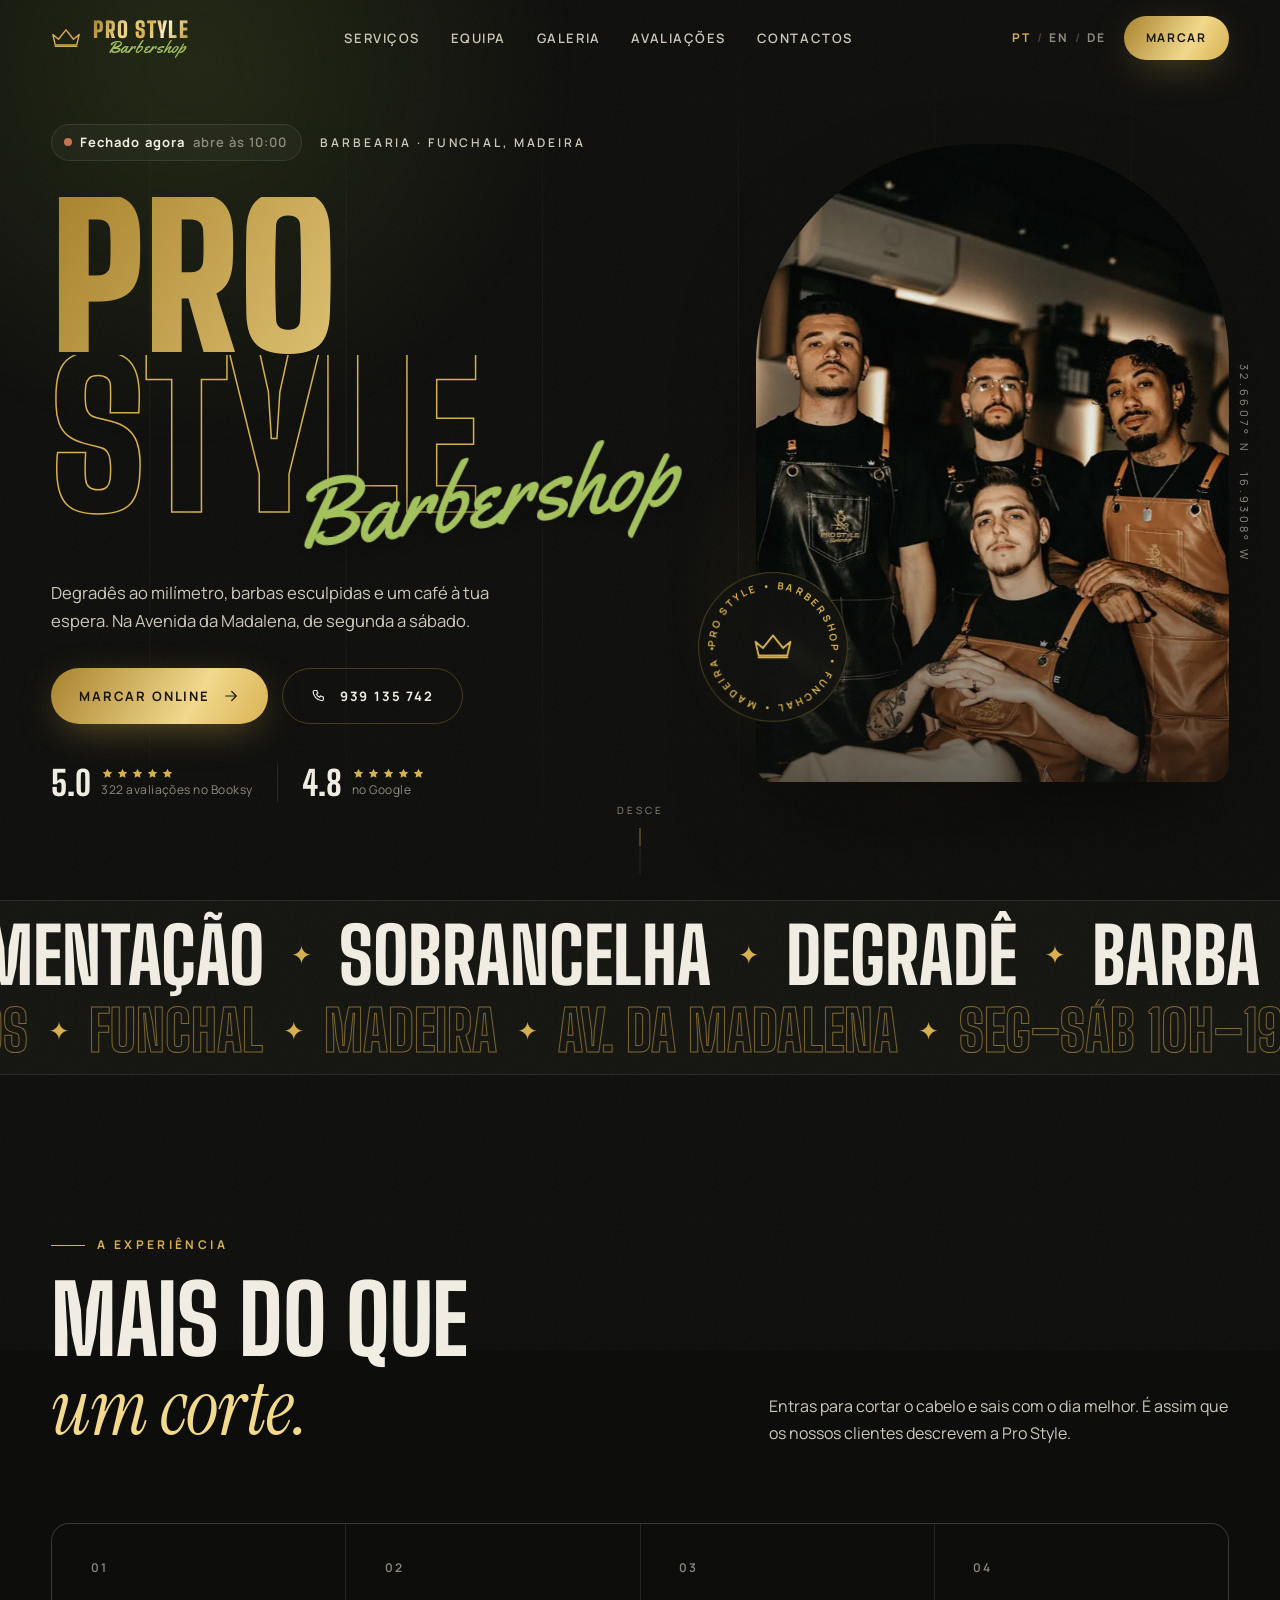
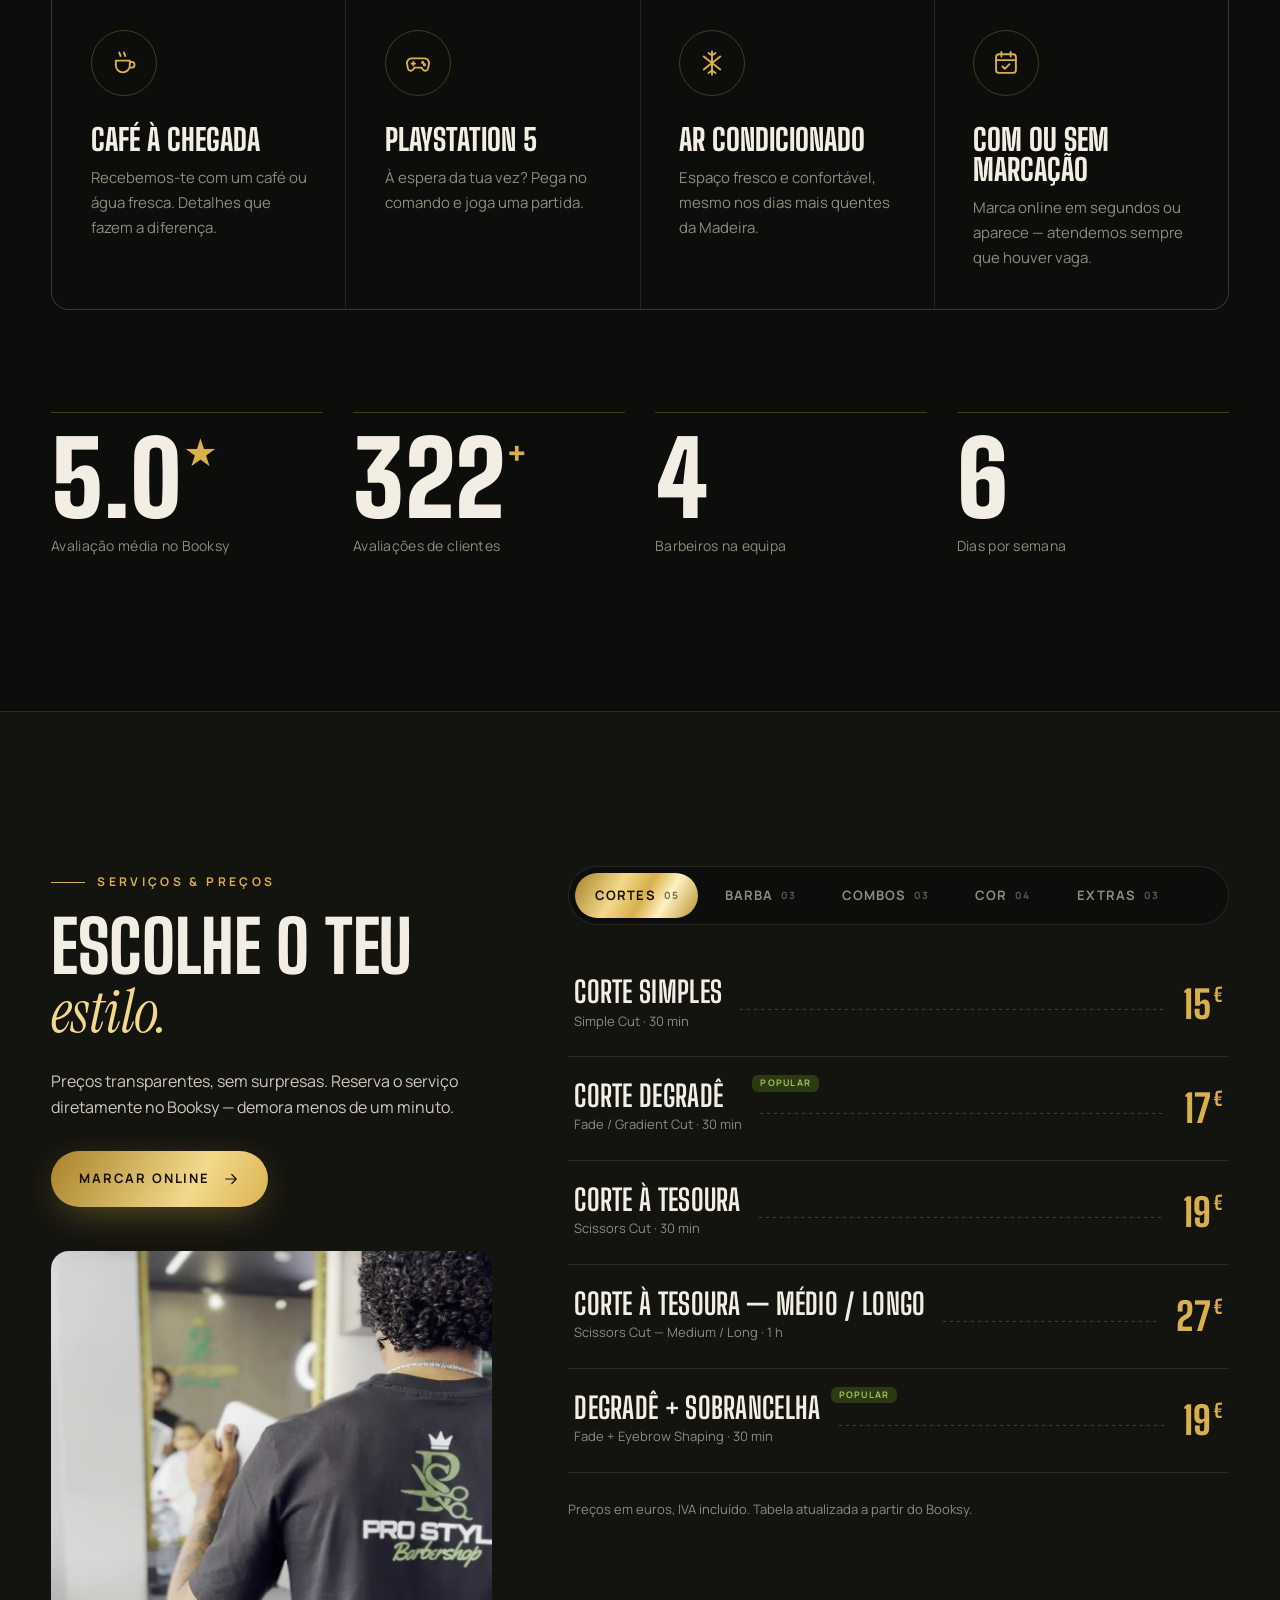
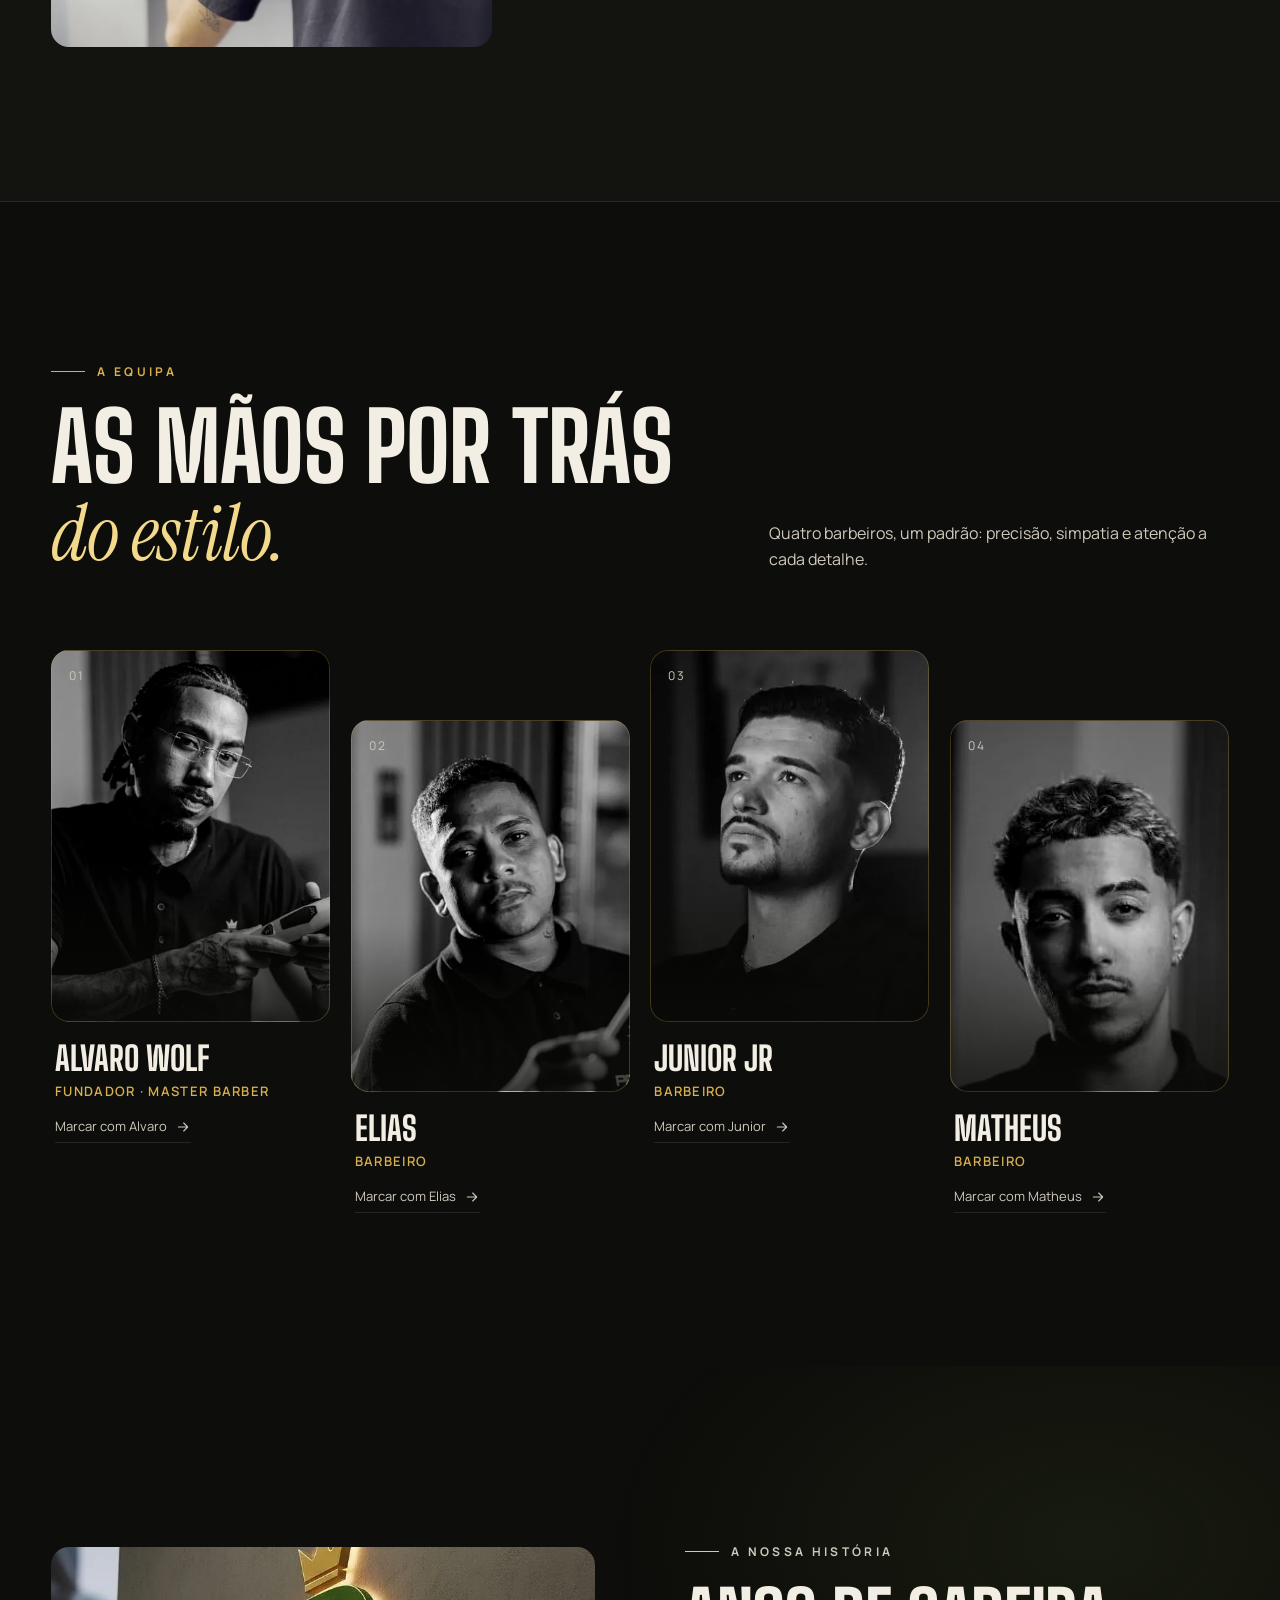
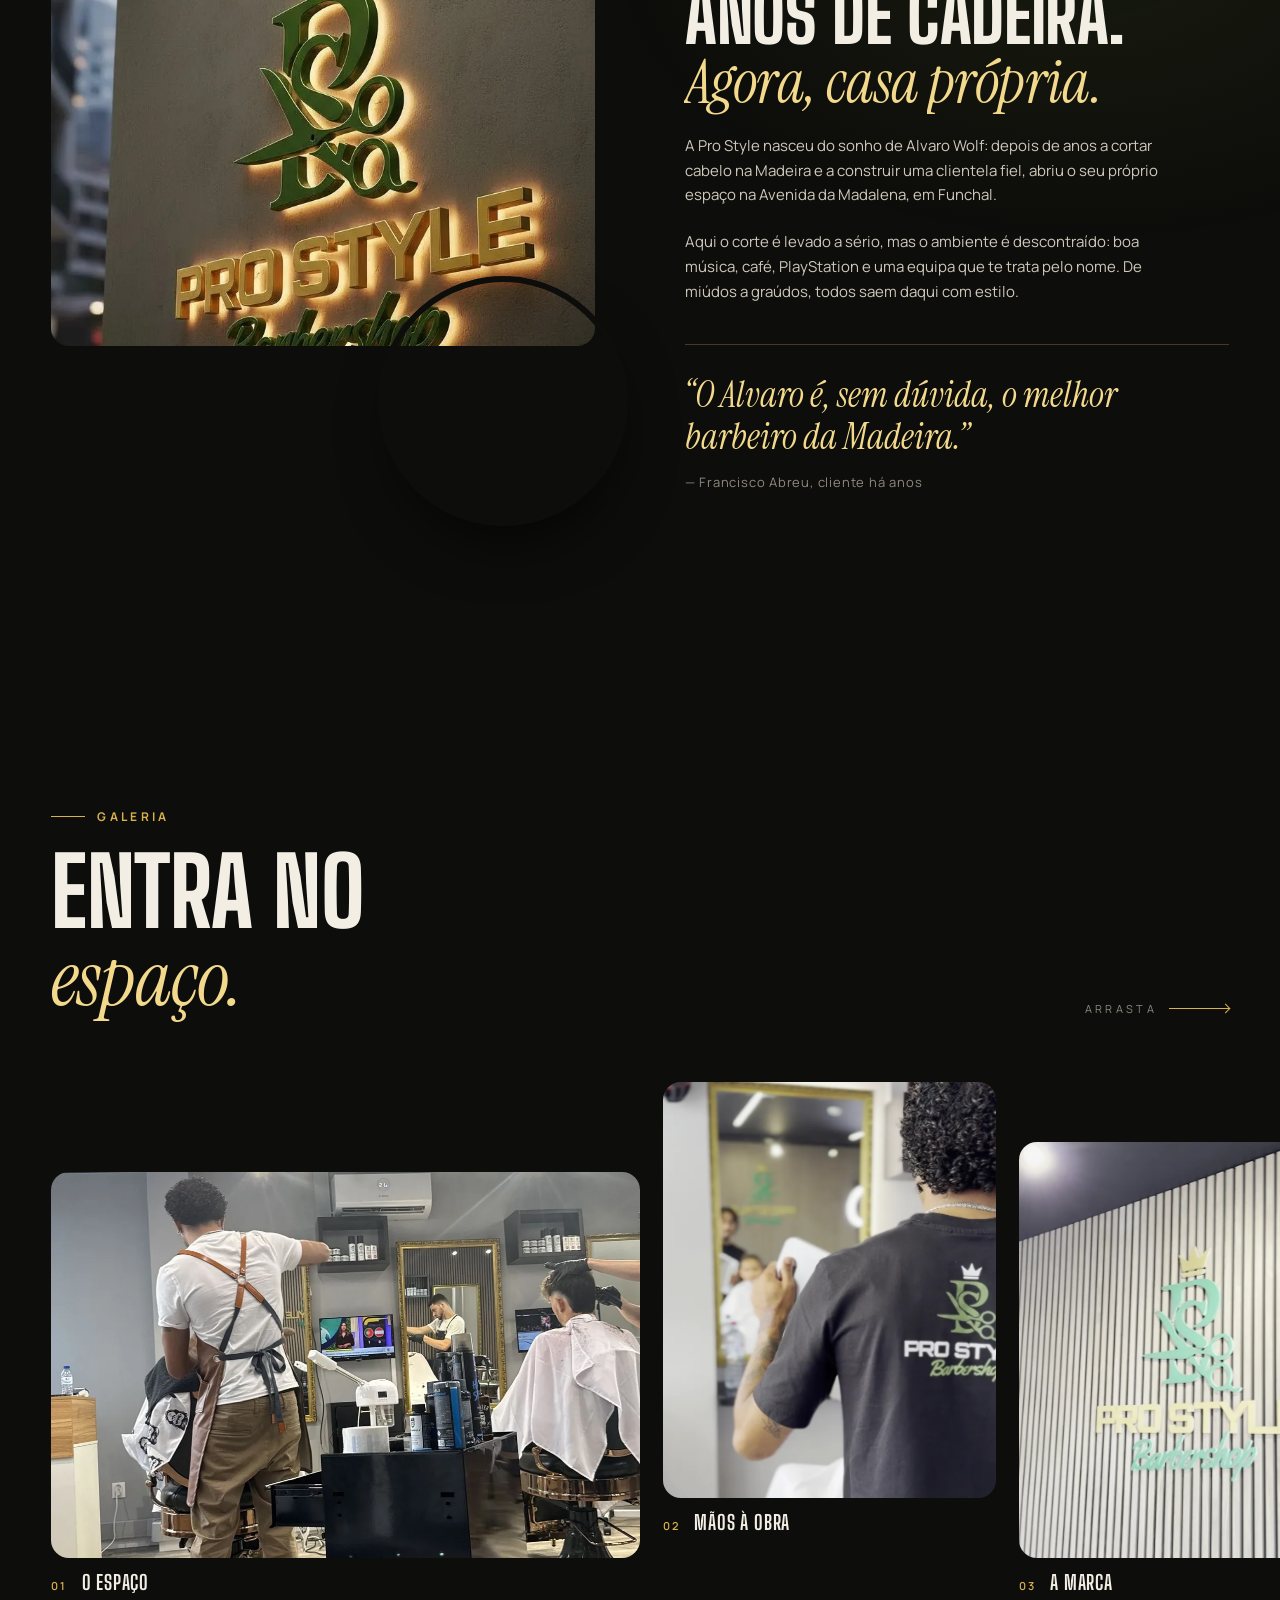
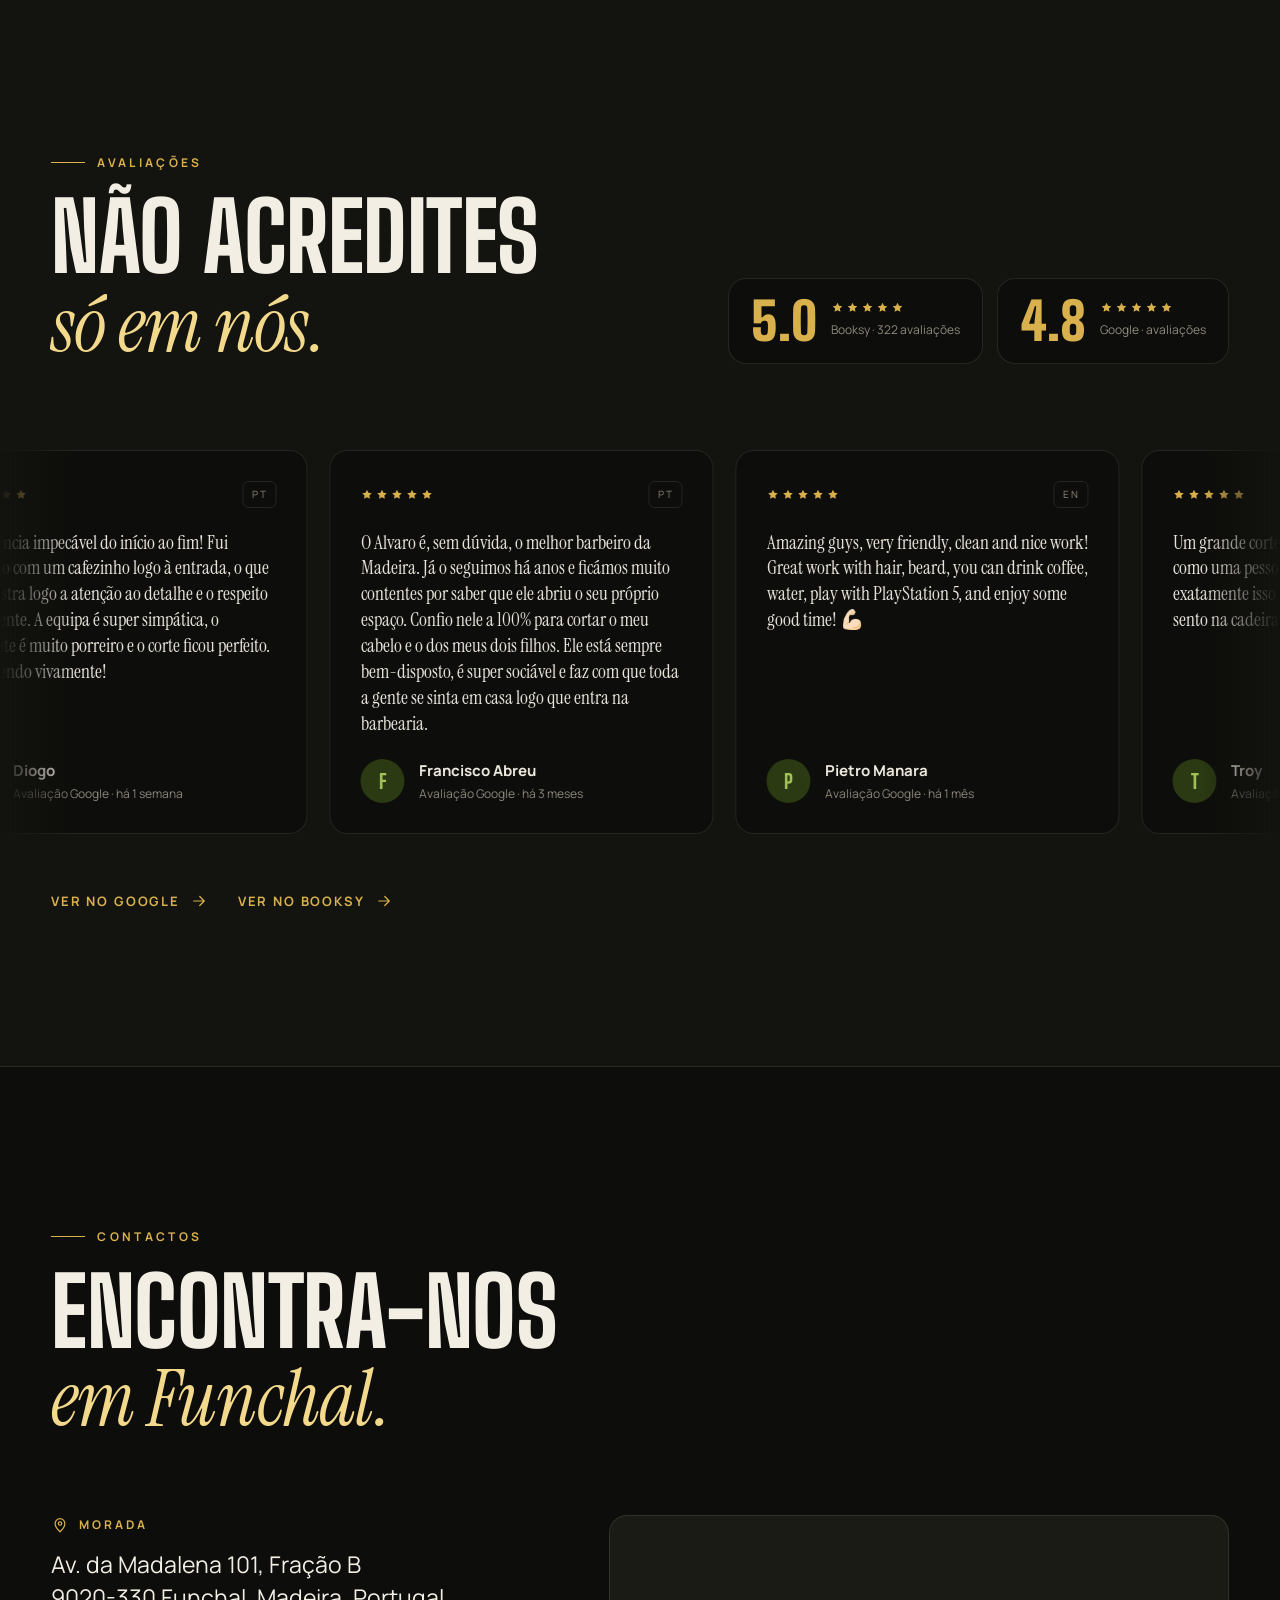
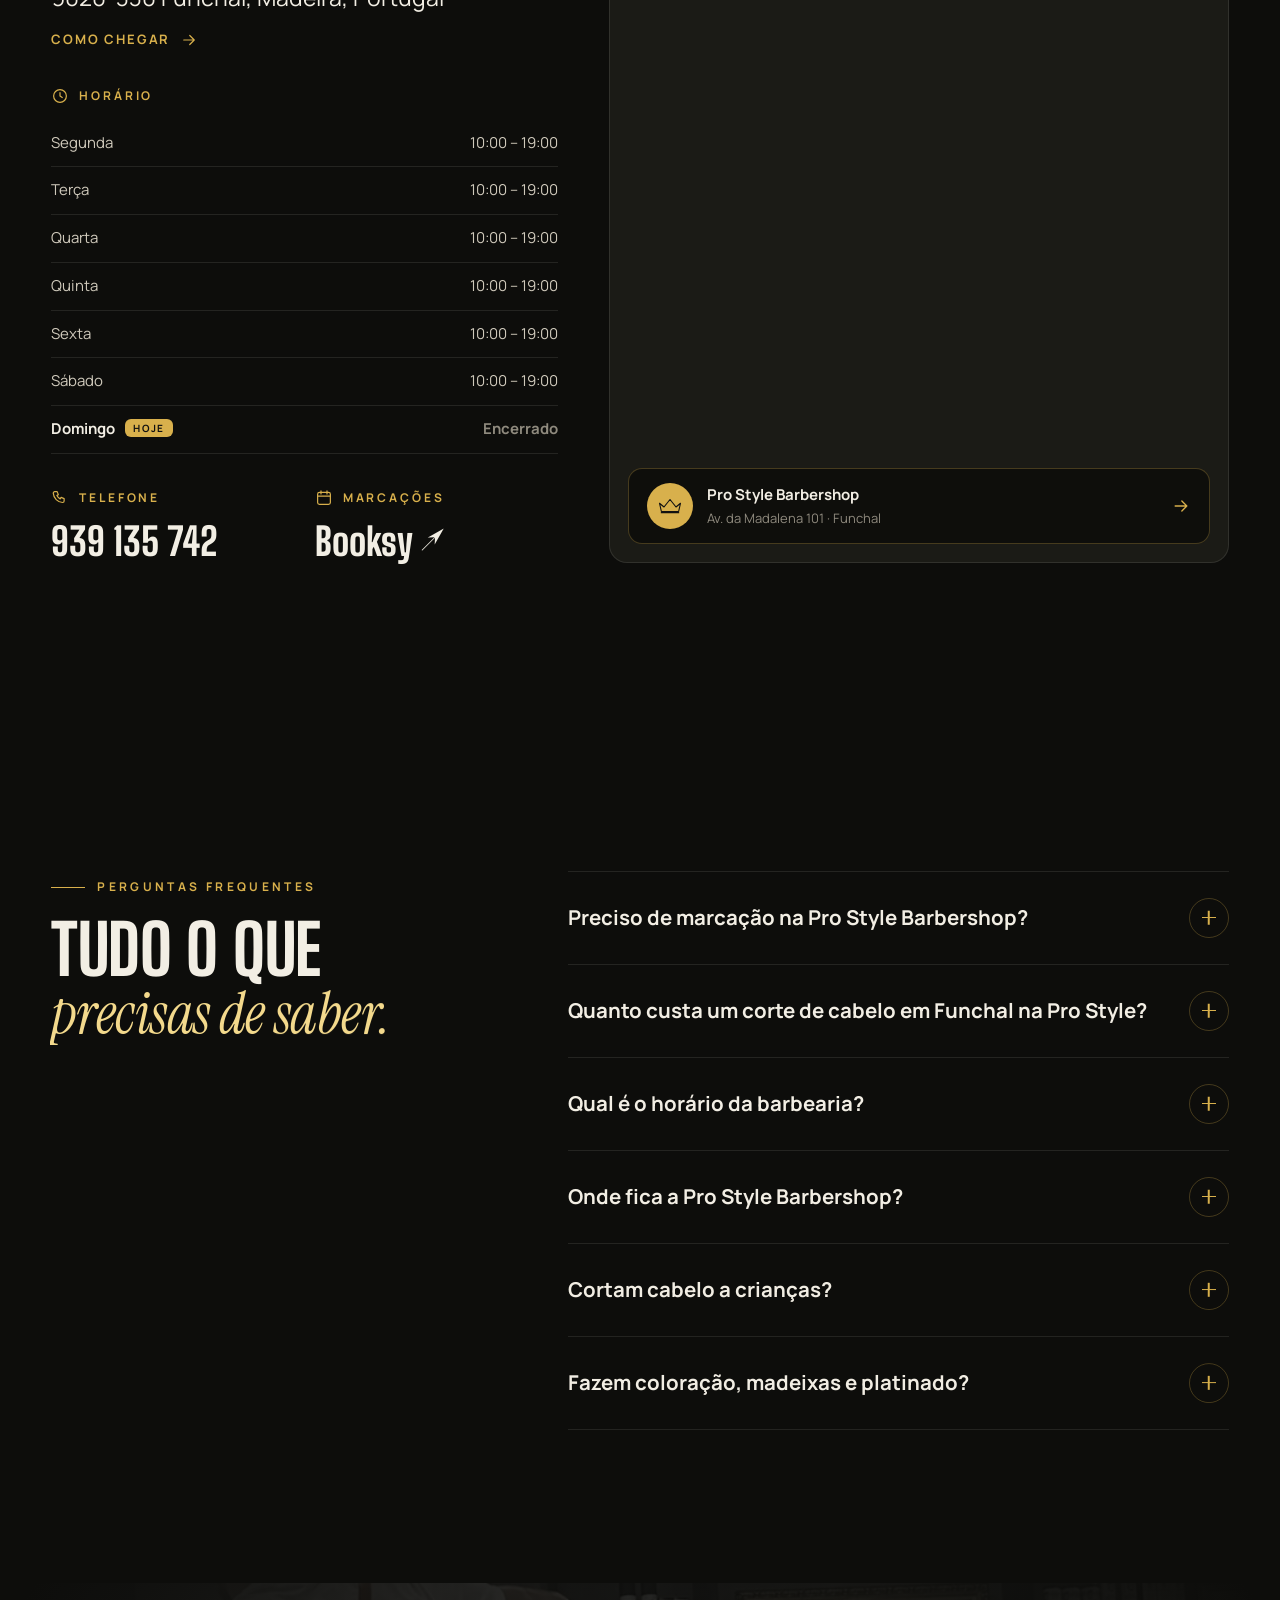
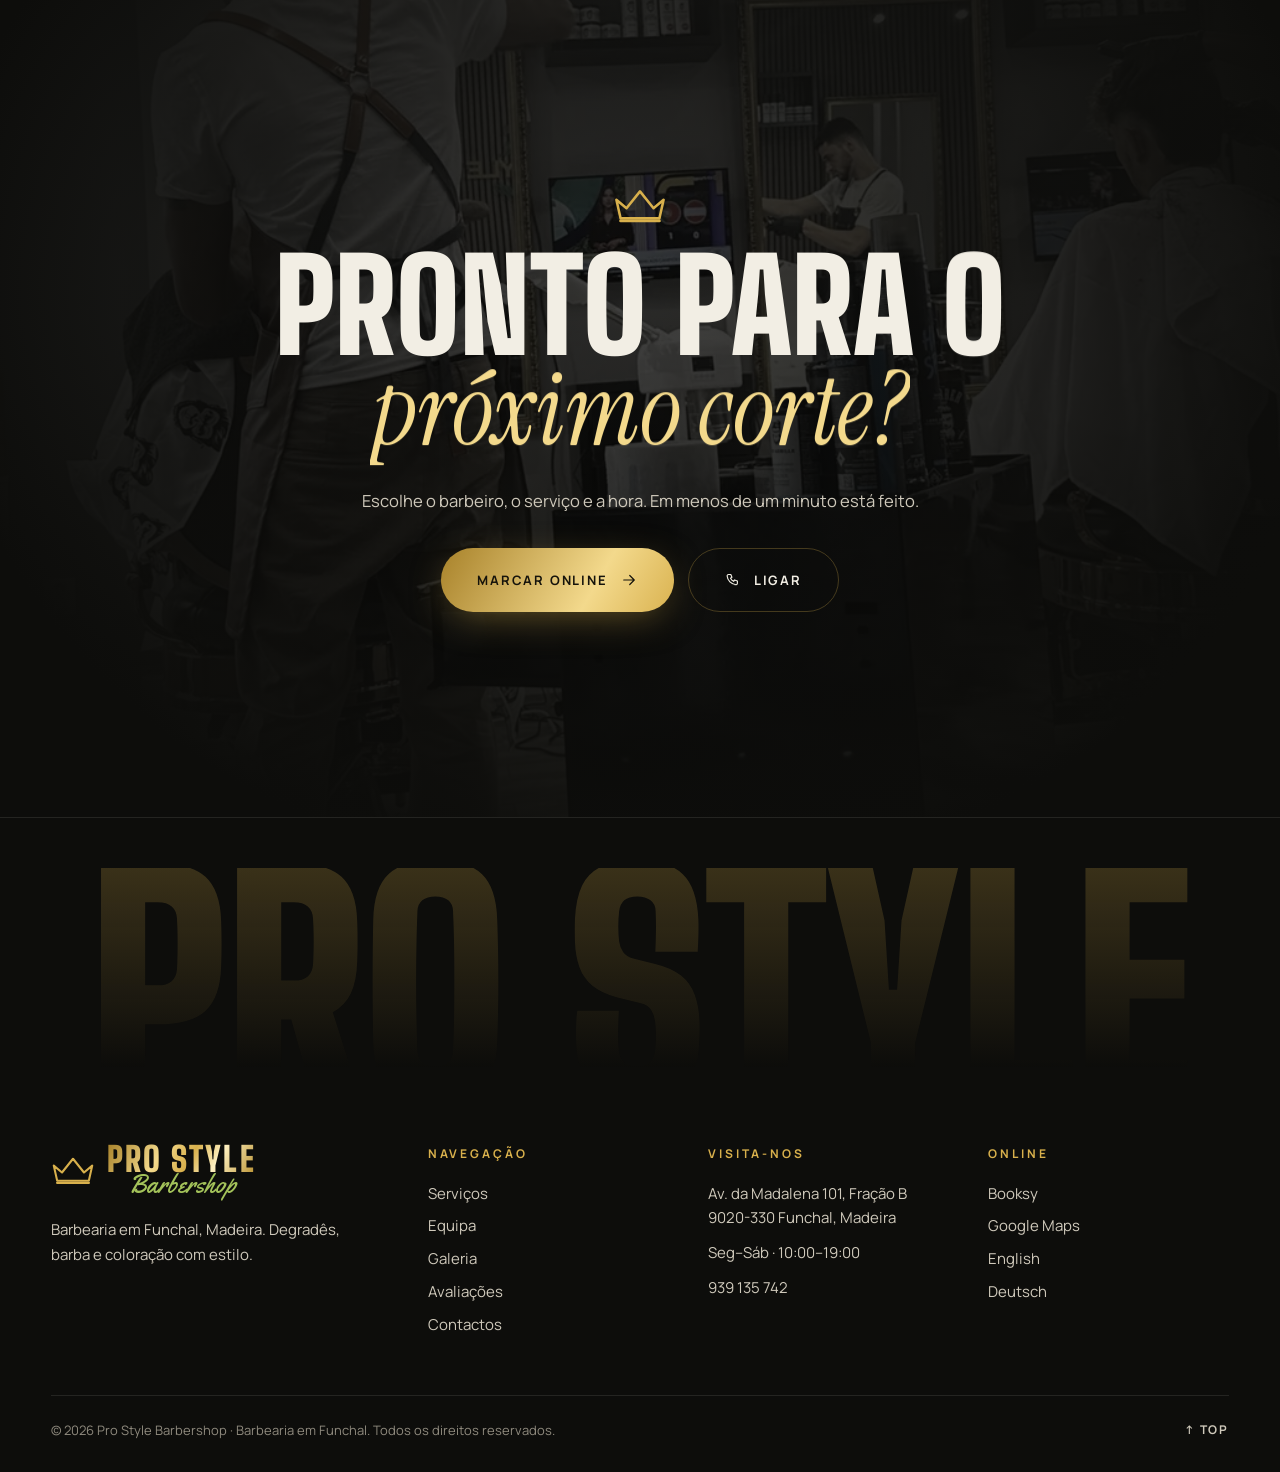
==== index.html @ 29e930ce "Pro Style Barbershop website: PT/EN/DE, animations, local SEO Co-Authored-By: Claude Opus 5.5 <norep" ====
<!doctype html>
<html lang="pt-PT">
<head>
<meta charset="utf-8">
<meta name="viewport" content="width=device-width, initial-scale=1, viewport-fit=cover">
<title>Pro Style Barbershop – Barbearia em Funchal, Madeira</title>
<meta name="description" content="Barbearia na Av. da Madalena, Funchal. Degradês, barba e coloração desde 15 €. ★ 5.0 em 322 avaliações no Booksy. Seg–Sáb 10h–19h. Marca online.">
<link rel="canonical" href="https://www.prostylebarbershop.pt/">
<link rel="alternate" hreflang="pt-PT" href="https://www.prostylebarbershop.pt/">
<link rel="alternate" hreflang="en" href="https://www.prostylebarbershop.pt/en/">
<link rel="alternate" hreflang="de" href="https://www.prostylebarbershop.pt/de/">
<link rel="alternate" hreflang="x-default" href="https://www.prostylebarbershop.pt/">
<meta name="robots" content="noindex, nofollow">
<meta name="theme-color" content="#0d0d0b">
<meta name="geo.region" content="PT-30">
<meta name="geo.placename" content="Funchal, Madeira">
<meta name="geo.position" content="32.6607696;-16.9308653">
<meta name="ICBM" content="32.6607696, -16.9308653">
<meta property="og:type" content="website">
<meta property="og:site_name" content="Pro Style Barbershop">
<meta property="og:locale" content="pt_PT">
<meta property="og:title" content="Pro Style Barbershop – Barbearia em Funchal, Madeira">
<meta property="og:description" content="Barbearia na Av. da Madalena, Funchal. Degradês, barba e coloração desde 15 €. ★ 5.0 em 322 avaliações no Booksy. Seg–Sáb 10h–19h. Marca online.">
<meta property="og:url" content="https://www.prostylebarbershop.pt/">
<meta property="og:image" content="https://www.prostylebarbershop.pt/assets/img/og-image.jpg">
<meta property="og:image:width" content="1200">
<meta property="og:image:height" content="629">
<meta name="twitter:card" content="summary_large_image">
<link rel="icon" type="image/png" sizes="32x32" href="favicon-32.png">
<link rel="apple-touch-icon" href="apple-touch-icon.png">
<link rel="manifest" href="site.webmanifest">
<link rel="preconnect" href="https://fonts.googleapis.com">
<link rel="preconnect" href="https://fonts.gstatic.com" crossorigin>
<link rel="stylesheet" href="https://fonts.googleapis.com/css2?family=Big+Shoulders+Display:wght@500;700;800;900&family=Instrument+Serif:ital@0;1&family=Manrope:wght@400;500;600;700&family=Yellowtail&display=swap">
<link rel="preload" as="image" href="assets/img/hero-team.webp" imagesrcset="assets/img/hero-team-sm.webp 640w, assets/img/hero-team.webp 1100w" imagesizes="(max-width: 900px) 100vw, 45vw">
<link rel="stylesheet" href="assets/css/style.css">
<script>document.documentElement.classList.add('js');</script>
<script type="application/ld+json">{"@context": "https://schema.org", "@type": "BarberShop", "@id": "https://www.prostylebarbershop.pt/#barbershop", "name": "Pro Style Barbershop", "alternateName": "Pro Style Barber Shop", "description": "Barbearia na Av. da Madalena, Funchal. Degradês, barba e coloração desde 15 €. ★ 5.0 em 322 avaliações no Booksy. Seg–Sáb 10h–19h. Marca online.", "url": "https://www.prostylebarbershop.pt/", "logo": "https://www.prostylebarbershop.pt/icon-512.png", "image": ["https://www.prostylebarbershop.pt/assets/img/og-image.jpg", "https://www.prostylebarbershop.pt/assets/img/hero-team.webp", "https://www.prostylebarbershop.pt/assets/img/interior.webp"], "telephone": "+351939135742", "priceRange": "€€", "currenciesAccepted": "EUR", "address": {"@type": "PostalAddress", "streetAddress": "Av. da Madalena 101, Fração B", "addressLocality": "Funchal", "addressRegion": "Madeira", "postalCode": "9020-330", "addressCountry": "PT"}, "geo": {"@type": "GeoCoordinates", "latitude": 32.6607696, "longitude": -16.9308653}, "hasMap": "https://maps.google.com/?cid=11358967857118036349", "areaServed": [{"@type": "City", "name": "Funchal"}, {"@type": "AdministrativeArea", "name": "Madeira"}], "openingHoursSpecification": [{"@type": "OpeningHoursSpecification", "dayOfWeek": ["Monday", "Tuesday", "Wednesday", "Thursday", "Friday", "Saturday"], "opens": "10:00", "closes": "19:00"}], "founder": {"@type": "Person", "name": "Alvaro Wolf"}, "employee": [{"@type": "Person", "name": "Alvaro Wolf", "jobTitle": "Barber"}, {"@type": "Person", "name": "Elias", "jobTitle": "Barber"}, {"@type": "Person", "name": "Junior JR", "jobTitle": "Barber"}, {"@type": "Person", "name": "Matheus", "jobTitle": "Barber"}], "sameAs": ["https://prostyle38.booksy.com", "https://maps.google.com/?cid=11358967857118036349"], "potentialAction": {"@type": "ReserveAction", "target": "https://prostyle38.booksy.com", "name": "Marcar online"}, "hasOfferCatalog": {"@type": "OfferCatalog", "name": "Serviços & preços", "itemListElement": [{"@type": "Offer", "price": "15.00", "priceCurrency": "EUR", "itemOffered": {"@type": "Service", "name": "Corte Simples"}}, {"@type": "Offer", "price": "17.00", "priceCurrency": "EUR", "itemOffered": {"@type": "Service", "name": "Corte Degradê"}}, {"@type": "Offer", "price": "19.00", "priceCurrency": "EUR", "itemOffered": {"@type": "Service", "name": "Corte à Tesoura"}}, {"@type": "Offer", "price": "27.00", "priceCurrency": "EUR", "itemOffered": {"@type": "Service", "name": "Corte à Tesoura — Médio / Longo"}}, {"@type": "Offer", "price": "19.00", "priceCurrency": "EUR", "itemOffered": {"@type": "Service", "name": "Degradê + Sobrancelha"}}, {"@type": "Offer", "price": "14.00", "priceCurrency": "EUR", "itemOffered": {"@type": "Service", "name": "Barba Simples"}}, {"@type": "Offer", "price": "30.00", "priceCurrency": "EUR", "itemOffered": {"@type": "Service", "name": "Barba Pro Style"}}, {"@type": "Offer", "price": "26.00", "priceCurrency": "EUR", "itemOffered": {"@type": "Service", "name": "Barba + Pigmento"}}, {"@type": "Offer", "price": "24.00", "priceCurrency": "EUR", "itemOffered": {"@type": "Service", "name": "Cabelo e Barba"}}, {"@type": "Offer", "price": "42.00", "priceCurrency": "EUR", "itemOffered": {"@type": "Service", "name": "Cabelo e Barba Pro Style"}}, {"@type": "Offer", "price": "29.00", "priceCurrency": "EUR", "itemOffered": {"@type": "Service", "name": "Corte + Pigmento"}}, {"@type": "Offer", "price": "35.00", "priceCurrency": "EUR", "itemOffered": {"@type": "Service", "name": "Coloração"}}, {"@type": "Offer", "price": "50.00", "priceCurrency": "EUR", "itemOffered": {"@type": "Service", "name": "Coloração + Corte"}}, {"@type": "Offer", "price": "60.00", "priceCurrency": "EUR", "itemOffered": {"@type": "Service", "name": "Madeixas / Luzes"}}, {"@type": "Offer", "price": "70.00", "priceCurrency": "EUR", "itemOffered": {"@type": "Service", "name": "Platinado / Nevou"}}, {"@type": "Offer", "price": "5.00", "priceCurrency": "EUR", "itemOffered": {"@type": "Service", "name": "Sobrancelha"}}, {"@type": "Offer", "price": "3.00", "priceCurrency": "EUR", "itemOffered": {"@type": "Service", "name": "Cera — Nariz"}}, {"@type": "Offer", "price": "20.00", "priceCurrency": "EUR", "itemOffered": {"@type": "Service", "name": "Degradê + Cera Nariz"}}]}, "amenityFeature": [{"@type": "LocationFeatureSpecification", "name": "Air conditioning", "value": true}, {"@type": "LocationFeatureSpecification", "name": "Free coffee", "value": true}, {"@type": "LocationFeatureSpecification", "name": "PlayStation 5", "value": true}, {"@type": "LocationFeatureSpecification", "name": "Walk-ins welcome", "value": true}]}</script>
<script type="application/ld+json">{"@context": "https://schema.org", "@type": "FAQPage", "mainEntity": [{"@type": "Question", "name": "Preciso de marcação na Pro Style Barbershop?", "acceptedAnswer": {"@type": "Answer", "text": "Recomendamos marcar online no Booksy para garantires o teu horário, mas clientes sem marcação são bem-vindos sempre que houver disponibilidade."}}, {"@type": "Question", "name": "Quanto custa um corte de cabelo em Funchal na Pro Style?", "acceptedAnswer": {"@type": "Answer", "text": "Um corte simples custa 15 €, o corte degradê 17 € e o combo cabelo e barba 24 €. Consulta a tabela completa de preços acima."}}, {"@type": "Question", "name": "Qual é o horário da barbearia?", "acceptedAnswer": {"@type": "Answer", "text": "Estamos abertos de segunda a sábado, das 10:00 às 19:00. Ao domingo estamos encerrados."}}, {"@type": "Question", "name": "Onde fica a Pro Style Barbershop?", "acceptedAnswer": {"@type": "Answer", "text": "Na Av. da Madalena 101, Fração B, 9020-330 Funchal, Madeira. Toca em “Como chegar” para abrir o percurso no Google Maps."}}, {"@type": "Question", "name": "Cortam cabelo a crianças?", "acceptedAnswer": {"@type": "Answer", "text": "Sim. Cortamos cabelo a clientes de todas as idades — muitos pais vêm com os filhos."}}, {"@type": "Question", "name": "Fazem coloração, madeixas e platinado?", "acceptedAnswer": {"@type": "Answer", "text": "Sim. Coloração a partir de 35 €, madeixas/luzes 60 € e platinado (nevou) 70 €."}}]}</script>
<script type="application/ld+json">{"@context": "https://schema.org", "@type": "WebSite", "name": "Pro Style Barbershop", "url": "https://www.prostylebarbershop.pt/", "inLanguage": "pt-PT"}</script>
</head>
<body data-lang="pt">
<a class="skip" href="#main">Saltar para o conteúdo</a>

<div class="loader" aria-hidden="true">
  <div class="loader-inner">
    <svg class="crown" viewBox="0 0 64 44" aria-hidden="true"><path class="crown-path" d="M4 14l12 10L32 4l16 20 12-10-5 22H9L4 14Z" fill="none" stroke="currentColor" stroke-width="3" stroke-linejoin="round"/><path class="crown-base" d="M9 39h46" stroke="currentColor" stroke-width="3.4" stroke-linecap="round"/></svg>
    <div class="loader-word"><span>P</span><span>R</span><span>O</span><span>&nbsp;</span><span>S</span><span>T</span><span>Y</span><span>L</span><span>E</span></div>
    <div class="loader-bar"><i></i></div>
    <p class="loader-sub">A preparar a cadeira</p>
  </div>
</div>

<div class="cursor" aria-hidden="true"><div class="cursor-dot"></div><div class="cursor-ring"><span class="cursor-label"></span></div></div>
<div class="grain" aria-hidden="true"></div>

<header class="header">
  <div class="header-in">
    <a class="brand" href="./" aria-label="Pro Style Barbershop — Barbearia em Funchal" data-cursor="hover"><span class="wordmark "><svg class="crown" viewBox="0 0 64 44" aria-hidden="true"><path class="crown-path" d="M4 14l12 10L32 4l16 20 12-10-5 22H9L4 14Z" fill="none" stroke="currentColor" stroke-width="3" stroke-linejoin="round"/><path class="crown-base" d="M9 39h46" stroke="currentColor" stroke-width="3.4" stroke-linecap="round"/></svg><span class="wm-text"><span class="wm-pro">PRO STYLE</span><span class="wm-script">Barbershop</span></span></span></a>
    <nav class="nav" aria-label="Menu">
      <ul><li><a href="#servicos" data-cursor="hover">Serviços</a></li><li><a href="#equipa" data-cursor="hover">Equipa</a></li><li><a href="#galeria" data-cursor="hover">Galeria</a></li><li><a href="#avaliacoes" data-cursor="hover">Avaliações</a></li><li><a href="#contactos" data-cursor="hover">Contactos</a></li></ul>
    </nav>
    <div class="header-actions">
      <div class="lang" role="group" aria-label="Language"><span class="lang-cur" aria-current="true">PT</span><span class="lang-sep">/</span><a href="en/" hreflang="en" lang="en" title="English" data-cursor="hover">EN</a><span class="lang-sep">/</span><a href="de/" hreflang="de" lang="de" title="Deutsch" data-cursor="hover">DE</a></div>
      <a class="btn btn-gold btn-sm magnetic" href="https://prostyle38.booksy.com" target="_blank" rel="noopener" data-cursor="book"><span>Marcar</span></a>
      <button class="burger" aria-expanded="false" aria-controls="mnav" aria-label="Menu"><i></i><i></i></button>
    </div>
  </div>
</header>

<div class="mnav" id="mnav" hidden>
  <ul><li><a href="#servicos"><span>01</span>Serviços</a></li><li><a href="#equipa"><span>02</span>Equipa</a></li><li><a href="#galeria"><span>03</span>Galeria</a></li><li><a href="#avaliacoes"><span>04</span>Avaliações</a></li><li><a href="#contactos"><span>05</span>Contactos</a></li></ul>
  <div class="mnav-foot">
    <a href="tel:+351939135742"><svg class="ico" viewBox="0 0 24 24" fill="none" stroke="currentColor" stroke-width="1.6" stroke-linecap="round" stroke-linejoin="round" aria-hidden="true"><path d="M5 3.5h3.2l1.6 4-2 1.3a10 10 0 0 0 4.4 4.4l1.3-2 4 1.6V16a2 2 0 0 1-2 2A13.5 13.5 0 0 1 3 5.5a2 2 0 0 1 2-2Z"/></svg> 939 135 742</a>
    <a href="https://www.google.com/maps/dir/?api=1&destination=Pro+Style+Barbershop%2C+Av.+da+Madalena+101%2C+9020-330+Funchal" target="_blank" rel="noopener"><svg class="ico" viewBox="0 0 24 24" fill="none" stroke="currentColor" stroke-width="1.6" stroke-linecap="round" stroke-linejoin="round" aria-hidden="true"><path d="M12 21s-6.5-6-6.5-11a6.5 6.5 0 0 1 13 0c0 5-6.5 11-6.5 11Z"/><circle cx="12" cy="10" r="2.3"/></svg> Av. da Madalena 101, Funchal</a>
  </div>
</div>

<main id="main">

<section class="hero" aria-labelledby="hero-title">
  <div class="hero-bg" aria-hidden="true"><div class="hero-glow"></div><div class="hero-lines"></div></div>
  <div class="container hero-grid">
    <div class="hero-copy">
      <p class="eyebrow hero-in"><span class="status" data-status><i></i><b data-open="Aberto agora" data-closed="Fechado agora">Aberto agora</b><span class="status-sub" data-open="fecha às 19:00" data-closed="abre às 10:00">fecha às 19:00</span></span><span class="eyebrow-txt">Barbearia · Funchal, Madeira</span></p>
      <h1 id="hero-title" class="hero-title">
        <span class="sr-only">Pro Style Barbershop — barbearia em Funchal, Madeira</span>
        <span class="ht-line" aria-hidden="true"><span class="ht-word">PRO</span></span>
        <span class="ht-line" aria-hidden="true"><span class="ht-word ht-outline">STYLE</span></span>
        <span class="ht-script" aria-hidden="true">Barbershop</span>
      </h1>
      <p class="hero-lead hero-in">Degradês ao milímetro, barbas esculpidas e um café à tua espera. Na Avenida da Madalena, de segunda a sábado.</p>
      <div class="hero-ctas hero-in">
        <a class="btn btn-gold magnetic" href="https://prostyle38.booksy.com" target="_blank" rel="noopener" data-cursor="book"><span>Marcar online</span><svg class="ico" viewBox="0 0 24 24" fill="none" stroke="currentColor" stroke-width="1.6" stroke-linecap="round" stroke-linejoin="round" aria-hidden="true"><path d="M5 12h14M13 6l6 6-6 6"/></svg></a>
        <a class="btn btn-ghost magnetic" href="tel:+351939135742" data-cursor="hover"><svg class="ico" viewBox="0 0 24 24" fill="none" stroke="currentColor" stroke-width="1.6" stroke-linecap="round" stroke-linejoin="round" aria-hidden="true"><path d="M5 3.5h3.2l1.6 4-2 1.3a10 10 0 0 0 4.4 4.4l1.3-2 4 1.6V16a2 2 0 0 1-2 2A13.5 13.5 0 0 1 3 5.5a2 2 0 0 1 2-2Z"/></svg><span>939 135 742</span></a>
      </div>
      <div class="hero-ratings hero-in">
        <a href="https://prostyle38.booksy.com" target="_blank" rel="noopener" class="rating" data-cursor="hover"><strong>5.0</strong><span class="stars" aria-hidden="true"><svg viewBox="0 0 24 24" aria-hidden="true"><path fill="currentColor" d="m12 3 2.7 5.6 6.1.9-4.4 4.3 1 6.1L12 17l-5.4 2.9 1-6.1L3.2 9.5l6.1-.9L12 3Z"/></svg><svg viewBox="0 0 24 24" aria-hidden="true"><path fill="currentColor" d="m12 3 2.7 5.6 6.1.9-4.4 4.3 1 6.1L12 17l-5.4 2.9 1-6.1L3.2 9.5l6.1-.9L12 3Z"/></svg><svg viewBox="0 0 24 24" aria-hidden="true"><path fill="currentColor" d="m12 3 2.7 5.6 6.1.9-4.4 4.3 1 6.1L12 17l-5.4 2.9 1-6.1L3.2 9.5l6.1-.9L12 3Z"/></svg><svg viewBox="0 0 24 24" aria-hidden="true"><path fill="currentColor" d="m12 3 2.7 5.6 6.1.9-4.4 4.3 1 6.1L12 17l-5.4 2.9 1-6.1L3.2 9.5l6.1-.9L12 3Z"/></svg><svg viewBox="0 0 24 24" aria-hidden="true"><path fill="currentColor" d="m12 3 2.7 5.6 6.1.9-4.4 4.3 1 6.1L12 17l-5.4 2.9 1-6.1L3.2 9.5l6.1-.9L12 3Z"/></svg></span><small>322 avaliações no Booksy</small></a>
        <span class="rating-sep" aria-hidden="true"></span>
        <a href="https://maps.app.goo.gl/f3qpy4afYyYAXmer7" target="_blank" rel="noopener" class="rating" data-cursor="hover"><strong>4.8</strong><span class="stars" aria-hidden="true"><svg viewBox="0 0 24 24" aria-hidden="true"><path fill="currentColor" d="m12 3 2.7 5.6 6.1.9-4.4 4.3 1 6.1L12 17l-5.4 2.9 1-6.1L3.2 9.5l6.1-.9L12 3Z"/></svg><svg viewBox="0 0 24 24" aria-hidden="true"><path fill="currentColor" d="m12 3 2.7 5.6 6.1.9-4.4 4.3 1 6.1L12 17l-5.4 2.9 1-6.1L3.2 9.5l6.1-.9L12 3Z"/></svg><svg viewBox="0 0 24 24" aria-hidden="true"><path fill="currentColor" d="m12 3 2.7 5.6 6.1.9-4.4 4.3 1 6.1L12 17l-5.4 2.9 1-6.1L3.2 9.5l6.1-.9L12 3Z"/></svg><svg viewBox="0 0 24 24" aria-hidden="true"><path fill="currentColor" d="m12 3 2.7 5.6 6.1.9-4.4 4.3 1 6.1L12 17l-5.4 2.9 1-6.1L3.2 9.5l6.1-.9L12 3Z"/></svg><svg viewBox="0 0 24 24" aria-hidden="true"><path fill="currentColor" d="m12 3 2.7 5.6 6.1.9-4.4 4.3 1 6.1L12 17l-5.4 2.9 1-6.1L3.2 9.5l6.1-.9L12 3Z"/></svg></span><small>no Google</small></a>
      </div>
    </div>
    <div class="hero-media">
      <div class="hero-frame">
        <img src="assets/img/hero-team.webp" srcset="assets/img/hero-team-sm.webp 640w, assets/img/hero-team.webp 1100w" sizes="(max-width: 900px) 100vw, 45vw" alt="Equipa da Pro Style Barbershop em Funchal" width="1100" height="1650" fetchpriority="high">
      </div>
      <div class="badge" aria-hidden="true">
        <svg viewBox="0 0 200 200"><defs><path id="circ-pt" d="M100,100 m-78,0 a78,78 0 1,1 156,0 a78,78 0 1,1 -156,0"/></defs><text><textPath href="#circ-pt">PRO STYLE • BARBERSHOP • FUNCHAL • MADEIRA • </textPath></text></svg>
        <svg class="crown" viewBox="0 0 64 44" aria-hidden="true"><path class="crown-path" d="M4 14l12 10L32 4l16 20 12-10-5 22H9L4 14Z" fill="none" stroke="currentColor" stroke-width="3" stroke-linejoin="round"/><path class="crown-base" d="M9 39h46" stroke="currentColor" stroke-width="3.4" stroke-linecap="round"/></svg>
      </div>
      <p class="hero-loc"><span>32.6607° N</span><span>16.9308° W</span></p>
    </div>
  </div>
  <a class="scroll-cue" href="#experiencia" data-cursor="hover"><span>Desce</span><i></i></a>
</section>

<section class="ticker" aria-hidden="true">
  <div class="marquee mq-a" aria-hidden="true"><div class="marquee-track"><span>Degradê</span><i aria-hidden="true">✦</i><span>Barba Pro Style</span><i aria-hidden="true">✦</i><span>Corte à Tesoura</span><i aria-hidden="true">✦</i><span>Platinado</span><i aria-hidden="true">✦</i><span>Pigmentação</span><i aria-hidden="true">✦</i><span>Sobrancelha</span><i aria-hidden="true">✦</i><span>Degradê</span><i aria-hidden="true">✦</i><span>Barba Pro Style</span><i aria-hidden="true">✦</i><span>Corte à Tesoura</span><i aria-hidden="true">✦</i><span>Platinado</span><i aria-hidden="true">✦</i><span>Pigmentação</span><i aria-hidden="true">✦</i><span>Sobrancelha</span><i aria-hidden="true">✦</i><span>Degradê</span><i aria-hidden="true">✦</i><span>Barba Pro Style</span><i aria-hidden="true">✦</i><span>Corte à Tesoura</span><i aria-hidden="true">✦</i><span>Platinado</span><i aria-hidden="true">✦</i><span>Pigmentação</span><i aria-hidden="true">✦</i><span>Sobrancelha</span><i aria-hidden="true">✦</i><span>Degradê</span><i aria-hidden="true">✦</i><span>Barba Pro Style</span><i aria-hidden="true">✦</i><span>Corte à Tesoura</span><i aria-hidden="true">✦</i><span>Platinado</span><i aria-hidden="true">✦</i><span>Pigmentação</span><i aria-hidden="true">✦</i><span>Sobrancelha</span><i aria-hidden="true">✦</i></div></div>
  <div class="marquee mq-b" aria-hidden="true"><div class="marquee-track"><span>Funchal</span><i aria-hidden="true">✦</i><span>Madeira</span><i aria-hidden="true">✦</i><span>Av. da Madalena</span><i aria-hidden="true">✦</i><span>Seg–Sáb 10h–19h</span><i aria-hidden="true">✦</i><span>Walk-ins bem-vindos</span><i aria-hidden="true">✦</i><span>Funchal</span><i aria-hidden="true">✦</i><span>Madeira</span><i aria-hidden="true">✦</i><span>Av. da Madalena</span><i aria-hidden="true">✦</i><span>Seg–Sáb 10h–19h</span><i aria-hidden="true">✦</i><span>Walk-ins bem-vindos</span><i aria-hidden="true">✦</i><span>Funchal</span><i aria-hidden="true">✦</i><span>Madeira</span><i aria-hidden="true">✦</i><span>Av. da Madalena</span><i aria-hidden="true">✦</i><span>Seg–Sáb 10h–19h</span><i aria-hidden="true">✦</i><span>Walk-ins bem-vindos</span><i aria-hidden="true">✦</i><span>Funchal</span><i aria-hidden="true">✦</i><span>Madeira</span><i aria-hidden="true">✦</i><span>Av. da Madalena</span><i aria-hidden="true">✦</i><span>Seg–Sáb 10h–19h</span><i aria-hidden="true">✦</i><span>Walk-ins bem-vindos</span><i aria-hidden="true">✦</i></div></div>
</section>

<section class="section experience" id="experiencia">
  <div class="container">
    <div class="sec-head sec-head-row">
      <div>
        <p class="kicker">A experiência</p>
        <h2 class="sec-title split">Mais do que <em>um corte.</em></h2>
      </div>
      <p class="sec-lead reveal-up">Entras para cortar o cabelo e sais com o dia melhor. É assim que os nossos clientes descrevem a Pro Style.</p>
    </div>
    <div class="perks"><article class="perk reveal-up">
              <span class="perk-num">01</span>
              <div class="perk-ico"><svg class="ico" viewBox="0 0 24 24" fill="none" stroke="currentColor" stroke-width="1.6" stroke-linecap="round" stroke-linejoin="round" aria-hidden="true"><path d="M5 10h12v4a6 6 0 0 1-6 6h0a6 6 0 0 1-6-6v-4Z"/><path d="M17 11h1.5a2.5 2.5 0 0 1 0 5H17"/><path d="M8 3c0 1.5 1 1.5 1 3M12 3c0 1.5 1 1.5 1 3"/></svg></div>
              <h3>Café à chegada</h3>
              <p>Recebemos-te com um café ou água fresca. Detalhes que fazem a diferença.</p>
            </article><article class="perk reveal-up">
              <span class="perk-num">02</span>
              <div class="perk-ico"><svg class="ico" viewBox="0 0 24 24" fill="none" stroke="currentColor" stroke-width="1.6" stroke-linecap="round" stroke-linejoin="round" aria-hidden="true"><path d="M6.5 8h11a4 4 0 0 1 3.9 4.8l-.8 4a2.4 2.4 0 0 1-4.2 1L15 16H9l-1.4 1.8a2.4 2.4 0 0 1-4.2-1l-.8-4A4 4 0 0 1 6.5 8Z"/><path d="M8 11v3M6.5 12.5h3"/><circle cx="16" cy="11.5" r=".6"/><circle cx="17.5" cy="13.5" r=".6"/></svg></div>
              <h3>PlayStation 5</h3>
              <p>À espera da tua vez? Pega no comando e joga uma partida.</p>
            </article><article class="perk reveal-up">
              <span class="perk-num">03</span>
              <div class="perk-ico"><svg class="ico" viewBox="0 0 24 24" fill="none" stroke="currentColor" stroke-width="1.6" stroke-linecap="round" stroke-linejoin="round" aria-hidden="true"><path d="M12 2v20M4.9 6.5l14.2 11M4.9 17.5l14.2-11"/><path d="m9 3.5 3 2 3-2M9 20.5l3-2 3 2"/></svg></div>
              <h3>Ar condicionado</h3>
              <p>Espaço fresco e confortável, mesmo nos dias mais quentes da Madeira.</p>
            </article><article class="perk reveal-up">
              <span class="perk-num">04</span>
              <div class="perk-ico"><svg class="ico" viewBox="0 0 24 24" fill="none" stroke="currentColor" stroke-width="1.6" stroke-linecap="round" stroke-linejoin="round" aria-hidden="true"><rect x="3.5" y="4.5" width="17" height="16" rx="2.5"/><path d="M3.5 9.5h17M8 2.5v4M16 2.5v4"/><path d="m9 15 2 2 4-4"/></svg></div>
              <h3>Com ou sem marcação</h3>
              <p>Marca online em segundos ou aparece — atendemos sempre que houver vaga.</p>
            </article></div>
    <div class="stats"><div class="stat reveal-up"><div class="stat-num"><span class="count" data-to="5.0">5.0</span><sup>★</sup></div><p>Avaliação média no Booksy</p></div><div class="stat reveal-up"><div class="stat-num"><span class="count" data-to="322">322</span><sup>+</sup></div><p>Avaliações de clientes</p></div><div class="stat reveal-up"><div class="stat-num"><span class="count" data-to="4">4</span><sup></sup></div><p>Barbeiros na equipa</p></div><div class="stat reveal-up"><div class="stat-num"><span class="count" data-to="6">6</span><sup></sup></div><p>Dias por semana</p></div></div>
  </div>
</section>

<section class="section services" id="servicos">
  <div class="container svc-grid">
    <div class="svc-side">
      <p class="kicker">Serviços &amp; preços</p>
      <h2 class="sec-title split">Escolhe o teu <em>estilo.</em></h2>
      <p class="sec-lead reveal-up">Preços transparentes, sem surpresas. Reserva o serviço diretamente no Booksy — demora menos de um minuto.</p>
      <a class="btn btn-gold magnetic reveal-up" href="https://prostyle38.booksy.com" target="_blank" rel="noopener" data-cursor="book"><span>Marcar online</span><svg class="ico" viewBox="0 0 24 24" fill="none" stroke="currentColor" stroke-width="1.6" stroke-linecap="round" stroke-linejoin="round" aria-hidden="true"><path d="M5 12h14M13 6l6 6-6 6"/></svg></a>
      <div class="svc-photo reveal-clip"><img src="assets/img/barber-at-work.webp" alt="Barbeiro da Pro Style a cortar cabelo em Funchal" width="900" height="1125" loading="lazy" decoding="async"></div>
    </div>
    <div class="svc-main">
      <div class="svc-tabs" role="tablist" aria-label="Serviços &amp; preços"><button class="svc-tab" role="tab" id="tab-cuts" aria-controls="panel-cuts" aria-selected="true" data-cursor="hover">Cortes<span class="svc-count">05</span></button><button class="svc-tab" role="tab" id="tab-beard" aria-controls="panel-beard" aria-selected="false" data-cursor="hover">Barba<span class="svc-count">03</span></button><button class="svc-tab" role="tab" id="tab-combo" aria-controls="panel-combo" aria-selected="false" data-cursor="hover">Combos<span class="svc-count">03</span></button><button class="svc-tab" role="tab" id="tab-color" aria-controls="panel-color" aria-selected="false" data-cursor="hover">Cor<span class="svc-count">04</span></button><button class="svc-tab" role="tab" id="tab-extras" aria-controls="panel-extras" aria-selected="false" data-cursor="hover">Extras<span class="svc-count">03</span></button><span class="svc-ind" aria-hidden="true"></span></div>
      <div class="svc-panels"><ul class="svc-panel" role="tabpanel" id="panel-cuts" aria-labelledby="tab-cuts"><li class="svc-row">
                <a href="https://prostyle38.booksy.com" target="_blank" rel="noopener" data-cursor="book">
                  <span class="svc-name"><strong>Corte Simples</strong><small>Simple Cut · 30 min</small></span>
                  <span class="svc-dots" aria-hidden="true"></span>
                  <span class="svc-price">15<em>€</em></span>
                  <span class="svc-go" aria-hidden="true">Reservar <svg class="ico" viewBox="0 0 24 24" fill="none" stroke="currentColor" stroke-width="1.6" stroke-linecap="round" stroke-linejoin="round" aria-hidden="true"><path d="M5 12h14M13 6l6 6-6 6"/></svg></span>
                </a></li><li class="svc-row">
                <a href="https://prostyle38.booksy.com" target="_blank" rel="noopener" data-cursor="book">
                  <span class="svc-name"><strong>Corte Degradê</strong><span class="pop">Popular</span><small>Fade / Gradient Cut · 30 min</small></span>
                  <span class="svc-dots" aria-hidden="true"></span>
                  <span class="svc-price">17<em>€</em></span>
                  <span class="svc-go" aria-hidden="true">Reservar <svg class="ico" viewBox="0 0 24 24" fill="none" stroke="currentColor" stroke-width="1.6" stroke-linecap="round" stroke-linejoin="round" aria-hidden="true"><path d="M5 12h14M13 6l6 6-6 6"/></svg></span>
                </a></li><li class="svc-row">
                <a href="https://prostyle38.booksy.com" target="_blank" rel="noopener" data-cursor="book">
                  <span class="svc-name"><strong>Corte à Tesoura</strong><small>Scissors Cut · 30 min</small></span>
                  <span class="svc-dots" aria-hidden="true"></span>
                  <span class="svc-price">19<em>€</em></span>
                  <span class="svc-go" aria-hidden="true">Reservar <svg class="ico" viewBox="0 0 24 24" fill="none" stroke="currentColor" stroke-width="1.6" stroke-linecap="round" stroke-linejoin="round" aria-hidden="true"><path d="M5 12h14M13 6l6 6-6 6"/></svg></span>
                </a></li><li class="svc-row">
                <a href="https://prostyle38.booksy.com" target="_blank" rel="noopener" data-cursor="book">
                  <span class="svc-name"><strong>Corte à Tesoura — Médio / Longo</strong><small>Scissors Cut — Medium / Long · 1 h</small></span>
                  <span class="svc-dots" aria-hidden="true"></span>
                  <span class="svc-price">27<em>€</em></span>
                  <span class="svc-go" aria-hidden="true">Reservar <svg class="ico" viewBox="0 0 24 24" fill="none" stroke="currentColor" stroke-width="1.6" stroke-linecap="round" stroke-linejoin="round" aria-hidden="true"><path d="M5 12h14M13 6l6 6-6 6"/></svg></span>
                </a></li><li class="svc-row">
                <a href="https://prostyle38.booksy.com" target="_blank" rel="noopener" data-cursor="book">
                  <span class="svc-name"><strong>Degradê + Sobrancelha</strong><span class="pop">Popular</span><small>Fade + Eyebrow Shaping · 30 min</small></span>
                  <span class="svc-dots" aria-hidden="true"></span>
                  <span class="svc-price">19<em>€</em></span>
                  <span class="svc-go" aria-hidden="true">Reservar <svg class="ico" viewBox="0 0 24 24" fill="none" stroke="currentColor" stroke-width="1.6" stroke-linecap="round" stroke-linejoin="round" aria-hidden="true"><path d="M5 12h14M13 6l6 6-6 6"/></svg></span>
                </a></li></ul><ul class="svc-panel" role="tabpanel" id="panel-beard" aria-labelledby="tab-beard" hidden><li class="svc-row">
                <a href="https://prostyle38.booksy.com" target="_blank" rel="noopener" data-cursor="book">
                  <span class="svc-name"><strong>Barba Simples</strong><small>Simple Beard · 30 min</small></span>
                  <span class="svc-dots" aria-hidden="true"></span>
                  <span class="svc-price">14<em>€</em></span>
                  <span class="svc-go" aria-hidden="true">Reservar <svg class="ico" viewBox="0 0 24 24" fill="none" stroke="currentColor" stroke-width="1.6" stroke-linecap="round" stroke-linejoin="round" aria-hidden="true"><path d="M5 12h14M13 6l6 6-6 6"/></svg></span>
                </a></li><li class="svc-row">
                <a href="https://prostyle38.booksy.com" target="_blank" rel="noopener" data-cursor="book">
                  <span class="svc-name"><strong>Barba Pro Style</strong><span class="pop">Popular</span><small>Pro Style Beard · 1 h</small></span>
                  <span class="svc-dots" aria-hidden="true"></span>
                  <span class="svc-price">30<em>€</em></span>
                  <span class="svc-go" aria-hidden="true">Reservar <svg class="ico" viewBox="0 0 24 24" fill="none" stroke="currentColor" stroke-width="1.6" stroke-linecap="round" stroke-linejoin="round" aria-hidden="true"><path d="M5 12h14M13 6l6 6-6 6"/></svg></span>
                </a></li><li class="svc-row">
                <a href="https://prostyle38.booksy.com" target="_blank" rel="noopener" data-cursor="book">
                  <span class="svc-name"><strong>Barba + Pigmento</strong><small>Beard + Pigment · 40 min</small></span>
                  <span class="svc-dots" aria-hidden="true"></span>
                  <span class="svc-price">26<em>€</em></span>
                  <span class="svc-go" aria-hidden="true">Reservar <svg class="ico" viewBox="0 0 24 24" fill="none" stroke="currentColor" stroke-width="1.6" stroke-linecap="round" stroke-linejoin="round" aria-hidden="true"><path d="M5 12h14M13 6l6 6-6 6"/></svg></span>
                </a></li></ul><ul class="svc-panel" role="tabpanel" id="panel-combo" aria-labelledby="tab-combo" hidden><li class="svc-row">
                <a href="https://prostyle38.booksy.com" target="_blank" rel="noopener" data-cursor="book">
                  <span class="svc-name"><strong>Cabelo e Barba</strong><span class="pop">Popular</span><small>Hair &amp; Beard · 1 h</small></span>
                  <span class="svc-dots" aria-hidden="true"></span>
                  <span class="svc-price">24<em>€</em></span>
                  <span class="svc-go" aria-hidden="true">Reservar <svg class="ico" viewBox="0 0 24 24" fill="none" stroke="currentColor" stroke-width="1.6" stroke-linecap="round" stroke-linejoin="round" aria-hidden="true"><path d="M5 12h14M13 6l6 6-6 6"/></svg></span>
                </a></li><li class="svc-row">
                <a href="https://prostyle38.booksy.com" target="_blank" rel="noopener" data-cursor="book">
                  <span class="svc-name"><strong>Cabelo e Barba Pro Style</strong><small>Hair &amp; Beard Pro Style · 1 h 30</small></span>
                  <span class="svc-dots" aria-hidden="true"></span>
                  <span class="svc-price">42<em>€</em></span>
                  <span class="svc-go" aria-hidden="true">Reservar <svg class="ico" viewBox="0 0 24 24" fill="none" stroke="currentColor" stroke-width="1.6" stroke-linecap="round" stroke-linejoin="round" aria-hidden="true"><path d="M5 12h14M13 6l6 6-6 6"/></svg></span>
                </a></li><li class="svc-row">
                <a href="https://prostyle38.booksy.com" target="_blank" rel="noopener" data-cursor="book">
                  <span class="svc-name"><strong>Corte + Pigmento</strong><small>Cut + Pigment · 40 min</small></span>
                  <span class="svc-dots" aria-hidden="true"></span>
                  <span class="svc-price">29<em>€</em></span>
                  <span class="svc-go" aria-hidden="true">Reservar <svg class="ico" viewBox="0 0 24 24" fill="none" stroke="currentColor" stroke-width="1.6" stroke-linecap="round" stroke-linejoin="round" aria-hidden="true"><path d="M5 12h14M13 6l6 6-6 6"/></svg></span>
                </a></li></ul><ul class="svc-panel" role="tabpanel" id="panel-color" aria-labelledby="tab-color" hidden><li class="svc-row">
                <a href="https://prostyle38.booksy.com" target="_blank" rel="noopener" data-cursor="book">
                  <span class="svc-name"><strong>Coloração</strong><small>Hair Colouring · 1 h</small></span>
                  <span class="svc-dots" aria-hidden="true"></span>
                  <span class="svc-price">35<em>€</em></span>
                  <span class="svc-go" aria-hidden="true">Reservar <svg class="ico" viewBox="0 0 24 24" fill="none" stroke="currentColor" stroke-width="1.6" stroke-linecap="round" stroke-linejoin="round" aria-hidden="true"><path d="M5 12h14M13 6l6 6-6 6"/></svg></span>
                </a></li><li class="svc-row">
                <a href="https://prostyle38.booksy.com" target="_blank" rel="noopener" data-cursor="book">
                  <span class="svc-name"><strong>Coloração + Corte</strong><small>Colouring + Haircut · 1 h 30</small></span>
                  <span class="svc-dots" aria-hidden="true"></span>
                  <span class="svc-price">50<em>€</em></span>
                  <span class="svc-go" aria-hidden="true">Reservar <svg class="ico" viewBox="0 0 24 24" fill="none" stroke="currentColor" stroke-width="1.6" stroke-linecap="round" stroke-linejoin="round" aria-hidden="true"><path d="M5 12h14M13 6l6 6-6 6"/></svg></span>
                </a></li><li class="svc-row">
                <a href="https://prostyle38.booksy.com" target="_blank" rel="noopener" data-cursor="book">
                  <span class="svc-name"><strong>Madeixas / Luzes</strong><small>Highlights / Lowlights · 1 h 30</small></span>
                  <span class="svc-dots" aria-hidden="true"></span>
                  <span class="svc-price">60<em>€</em></span>
                  <span class="svc-go" aria-hidden="true">Reservar <svg class="ico" viewBox="0 0 24 24" fill="none" stroke="currentColor" stroke-width="1.6" stroke-linecap="round" stroke-linejoin="round" aria-hidden="true"><path d="M5 12h14M13 6l6 6-6 6"/></svg></span>
                </a></li><li class="svc-row">
                <a href="https://prostyle38.booksy.com" target="_blank" rel="noopener" data-cursor="book">
                  <span class="svc-name"><strong>Platinado / Nevou</strong><span class="pop">Popular</span><small>Platinum / Snow Blonde · 1 h 30</small></span>
                  <span class="svc-dots" aria-hidden="true"></span>
                  <span class="svc-price">70<em>€</em></span>
                  <span class="svc-go" aria-hidden="true">Reservar <svg class="ico" viewBox="0 0 24 24" fill="none" stroke="currentColor" stroke-width="1.6" stroke-linecap="round" stroke-linejoin="round" aria-hidden="true"><path d="M5 12h14M13 6l6 6-6 6"/></svg></span>
                </a></li></ul><ul class="svc-panel" role="tabpanel" id="panel-extras" aria-labelledby="tab-extras" hidden><li class="svc-row">
                <a href="https://prostyle38.booksy.com" target="_blank" rel="noopener" data-cursor="book">
                  <span class="svc-name"><strong>Sobrancelha</strong><small>Eyebrows · 15 min</small></span>
                  <span class="svc-dots" aria-hidden="true"></span>
                  <span class="svc-price">5<em>€</em></span>
                  <span class="svc-go" aria-hidden="true">Reservar <svg class="ico" viewBox="0 0 24 24" fill="none" stroke="currentColor" stroke-width="1.6" stroke-linecap="round" stroke-linejoin="round" aria-hidden="true"><path d="M5 12h14M13 6l6 6-6 6"/></svg></span>
                </a></li><li class="svc-row">
                <a href="https://prostyle38.booksy.com" target="_blank" rel="noopener" data-cursor="book">
                  <span class="svc-name"><strong>Cera — Nariz</strong><small>Nose Waxing · 10 min</small></span>
                  <span class="svc-dots" aria-hidden="true"></span>
                  <span class="svc-price">3<em>€</em></span>
                  <span class="svc-go" aria-hidden="true">Reservar <svg class="ico" viewBox="0 0 24 24" fill="none" stroke="currentColor" stroke-width="1.6" stroke-linecap="round" stroke-linejoin="round" aria-hidden="true"><path d="M5 12h14M13 6l6 6-6 6"/></svg></span>
                </a></li><li class="svc-row">
                <a href="https://prostyle38.booksy.com" target="_blank" rel="noopener" data-cursor="book">
                  <span class="svc-name"><strong>Degradê + Cera Nariz</strong><small>Fade + Nose Waxing · 30 min</small></span>
                  <span class="svc-dots" aria-hidden="true"></span>
                  <span class="svc-price">20<em>€</em></span>
                  <span class="svc-go" aria-hidden="true">Reservar <svg class="ico" viewBox="0 0 24 24" fill="none" stroke="currentColor" stroke-width="1.6" stroke-linecap="round" stroke-linejoin="round" aria-hidden="true"><path d="M5 12h14M13 6l6 6-6 6"/></svg></span>
                </a></li></ul></div>
      <p class="svc-note">Preços em euros, IVA incluído. Tabela atualizada a partir do Booksy.</p>
    </div>
  </div>
</section>

<section class="section team" id="equipa">
  <div class="container">
    <div class="sec-head sec-head-row">
      <div>
        <p class="kicker">A equipa</p>
        <h2 class="sec-title split">As mãos por trás <em>do estilo.</em></h2>
      </div>
      <p class="sec-lead reveal-up">Quatro barbeiros, um padrão: precisão, simpatia e atenção a cada detalhe.</p>
    </div>
    <div class="team-grid"><article class="member" data-tilt>
              <div class="member-img">
                <img src="assets/img/team-alvaro.webp" alt="Alvaro Wolf — Fundador · Master Barber, Pro Style Barbershop Funchal" width="544" height="544" loading="lazy" decoding="async">
                <span class="member-idx">01</span>
              </div>
              <div class="member-info">
                <h3>Alvaro Wolf</h3>
                <p>Fundador · Master Barber</p>
                <a class="member-book" href="https://prostyle38.booksy.com" target="_blank" rel="noopener" data-cursor="book">Marcar com Alvaro <svg class="ico" viewBox="0 0 24 24" fill="none" stroke="currentColor" stroke-width="1.6" stroke-linecap="round" stroke-linejoin="round" aria-hidden="true"><path d="M5 12h14M13 6l6 6-6 6"/></svg></a>
              </div>
            </article><article class="member" data-tilt>
              <div class="member-img">
                <img src="assets/img/team-elias.webp" alt="Elias — Barbeiro, Pro Style Barbershop Funchal" width="544" height="544" loading="lazy" decoding="async">
                <span class="member-idx">02</span>
              </div>
              <div class="member-info">
                <h3>Elias</h3>
                <p>Barbeiro</p>
                <a class="member-book" href="https://prostyle38.booksy.com" target="_blank" rel="noopener" data-cursor="book">Marcar com Elias <svg class="ico" viewBox="0 0 24 24" fill="none" stroke="currentColor" stroke-width="1.6" stroke-linecap="round" stroke-linejoin="round" aria-hidden="true"><path d="M5 12h14M13 6l6 6-6 6"/></svg></a>
              </div>
            </article><article class="member" data-tilt>
              <div class="member-img">
                <img src="assets/img/team-junior.webp" alt="Junior JR — Barbeiro, Pro Style Barbershop Funchal" width="544" height="544" loading="lazy" decoding="async">
                <span class="member-idx">03</span>
              </div>
              <div class="member-info">
                <h3>Junior JR</h3>
                <p>Barbeiro</p>
                <a class="member-book" href="https://prostyle38.booksy.com" target="_blank" rel="noopener" data-cursor="book">Marcar com Junior <svg class="ico" viewBox="0 0 24 24" fill="none" stroke="currentColor" stroke-width="1.6" stroke-linecap="round" stroke-linejoin="round" aria-hidden="true"><path d="M5 12h14M13 6l6 6-6 6"/></svg></a>
              </div>
            </article><article class="member" data-tilt>
              <div class="member-img">
                <img src="assets/img/team-matheus.webp" alt="Matheus — Barbeiro, Pro Style Barbershop Funchal" width="544" height="544" loading="lazy" decoding="async">
                <span class="member-idx">04</span>
              </div>
              <div class="member-info">
                <h3>Matheus</h3>
                <p>Barbeiro</p>
                <a class="member-book" href="https://prostyle38.booksy.com" target="_blank" rel="noopener" data-cursor="book">Marcar com Matheus <svg class="ico" viewBox="0 0 24 24" fill="none" stroke="currentColor" stroke-width="1.6" stroke-linecap="round" stroke-linejoin="round" aria-hidden="true"><path d="M5 12h14M13 6l6 6-6 6"/></svg></a>
              </div>
            </article></div>
  </div>
</section>

<section class="section story">
  <div class="container story-grid">
    <div class="story-media">
      <div class="story-img reveal-clip"><img src="assets/img/sign-night.webp" alt="Logótipo iluminado da Pro Style Barbershop" width="1024" height="682" loading="lazy" decoding="async"></div>
      <div class="story-logo reveal-clip"><img src="assets/img/logo-3d.webp" alt="Pro Style Barbershop logo" width="600" height="600" loading="lazy" decoding="async"></div>
    </div>
    <div class="story-copy">
      <p class="kicker">A nossa história</p>
      <h2 class="sec-title split">Anos de cadeira. <em>Agora, casa própria.</em></h2>
      <p class="reveal-up">A Pro Style nasceu do sonho de Alvaro Wolf: depois de anos a cortar cabelo na Madeira e a construir uma clientela fiel, abriu o seu próprio espaço na Avenida da Madalena, em Funchal.</p>
      <p class="reveal-up">Aqui o corte é levado a sério, mas o ambiente é descontraído: boa música, café, PlayStation e uma equipa que te trata pelo nome. De miúdos a graúdos, todos saem daqui com estilo.</p>
      <figure class="story-quote reveal-up">
        <blockquote><p>“O Alvaro é, sem dúvida, o melhor barbeiro da Madeira.”</p></blockquote>
        <figcaption>— Francisco Abreu, cliente há anos</figcaption>
      </figure>
    </div>
  </div>
</section>

<section class="section gallery" id="galeria">
  <div class="gallery-pin">
    <div class="container gal-head">
      <div>
        <p class="kicker">Galeria</p>
        <h2 class="sec-title split">Entra no <em>espaço.</em></h2>
      </div>
      <p class="gal-hint" aria-hidden="true"><span>Arrasta</span><i></i></p>
    </div>
    <div class="gal-track" data-cursor="drag" data-cursor-label="Arrasta"><figure class="g-item g-wide">
              <div class="g-img"><img src="assets/img/interior.webp" alt="Interior da barbearia Pro Style em Funchal com cadeiras de barbeiro" width="1400" height="874" loading="lazy" decoding="async"></div>
              <figcaption><span>01</span>O espaço</figcaption>
            </figure><figure class="g-item g-tall">
              <div class="g-img"><img src="assets/img/barber-at-work.webp" alt="Barbeiro da Pro Style a cortar cabelo em Funchal" width="900" height="1125" loading="lazy" decoding="async"></div>
              <figcaption><span>02</span>Mãos à obra</figcaption>
            </figure><figure class="g-item g-tall">
              <div class="g-img"><img src="assets/img/logo-wall.webp" alt="Parede com o logótipo Pro Style Barbershop" width="900" height="1125" loading="lazy" decoding="async"></div>
              <figcaption><span>03</span>A marca</figcaption>
            </figure><figure class="g-item g-wide">
              <div class="g-img"><img src="assets/img/sign-night.webp" alt="Logótipo iluminado da Pro Style Barbershop" width="1024" height="682" loading="lazy" decoding="async"></div>
              <figcaption><span>04</span>Pro Style</figcaption>
            </figure><figure class="g-item g-tall">
              <div class="g-img"><img src="assets/img/storefront.webp" alt="Fachada da Pro Style Barbershop na Av. da Madalena, Funchal" width="900" height="1125" loading="lazy" decoding="async"></div>
              <figcaption><span>05</span>Av. da Madalena 101</figcaption>
            </figure><figure class="g-item g-tall">
              <div class="g-img"><img src="assets/img/window.webp" alt="Montra da barbearia Pro Style, Funchal" width="900" height="1125" loading="lazy" decoding="async"></div>
              <figcaption><span>06</span>Funchal</figcaption>
            </figure></div>
  </div>
</section>

<section class="section reviews" id="avaliacoes">
  <div class="container">
    <div class="sec-head sec-head-row">
      <div>
        <p class="kicker">Avaliações</p>
        <h2 class="sec-title split">Não acredites <em>só em nós.</em></h2>
      </div>
      <div class="rev-scores reveal-up">
        <a href="https://prostyle38.booksy.com" target="_blank" rel="noopener" class="score" data-cursor="hover"><strong>5.0</strong><span><span class="stars" aria-hidden="true"><svg viewBox="0 0 24 24" aria-hidden="true"><path fill="currentColor" d="m12 3 2.7 5.6 6.1.9-4.4 4.3 1 6.1L12 17l-5.4 2.9 1-6.1L3.2 9.5l6.1-.9L12 3Z"/></svg><svg viewBox="0 0 24 24" aria-hidden="true"><path fill="currentColor" d="m12 3 2.7 5.6 6.1.9-4.4 4.3 1 6.1L12 17l-5.4 2.9 1-6.1L3.2 9.5l6.1-.9L12 3Z"/></svg><svg viewBox="0 0 24 24" aria-hidden="true"><path fill="currentColor" d="m12 3 2.7 5.6 6.1.9-4.4 4.3 1 6.1L12 17l-5.4 2.9 1-6.1L3.2 9.5l6.1-.9L12 3Z"/></svg><svg viewBox="0 0 24 24" aria-hidden="true"><path fill="currentColor" d="m12 3 2.7 5.6 6.1.9-4.4 4.3 1 6.1L12 17l-5.4 2.9 1-6.1L3.2 9.5l6.1-.9L12 3Z"/></svg><svg viewBox="0 0 24 24" aria-hidden="true"><path fill="currentColor" d="m12 3 2.7 5.6 6.1.9-4.4 4.3 1 6.1L12 17l-5.4 2.9 1-6.1L3.2 9.5l6.1-.9L12 3Z"/></svg></span><small>Booksy · 322 avaliações</small></span></a>
        <a href="https://maps.app.goo.gl/f3qpy4afYyYAXmer7" target="_blank" rel="noopener" class="score" data-cursor="hover"><strong>4.8</strong><span><span class="stars" aria-hidden="true"><svg viewBox="0 0 24 24" aria-hidden="true"><path fill="currentColor" d="m12 3 2.7 5.6 6.1.9-4.4 4.3 1 6.1L12 17l-5.4 2.9 1-6.1L3.2 9.5l6.1-.9L12 3Z"/></svg><svg viewBox="0 0 24 24" aria-hidden="true"><path fill="currentColor" d="m12 3 2.7 5.6 6.1.9-4.4 4.3 1 6.1L12 17l-5.4 2.9 1-6.1L3.2 9.5l6.1-.9L12 3Z"/></svg><svg viewBox="0 0 24 24" aria-hidden="true"><path fill="currentColor" d="m12 3 2.7 5.6 6.1.9-4.4 4.3 1 6.1L12 17l-5.4 2.9 1-6.1L3.2 9.5l6.1-.9L12 3Z"/></svg><svg viewBox="0 0 24 24" aria-hidden="true"><path fill="currentColor" d="m12 3 2.7 5.6 6.1.9-4.4 4.3 1 6.1L12 17l-5.4 2.9 1-6.1L3.2 9.5l6.1-.9L12 3Z"/></svg><svg viewBox="0 0 24 24" aria-hidden="true"><path fill="currentColor" d="m12 3 2.7 5.6 6.1.9-4.4 4.3 1 6.1L12 17l-5.4 2.9 1-6.1L3.2 9.5l6.1-.9L12 3Z"/></svg></span><small>Google · avaliações</small></span></a>
      </div>
    </div>
  </div>
  <div class="rev-marquee" data-cursor="drag" data-cursor-label="Arrasta">
    <div class="rev-track"><article class="review">
              <div class="review-top"><span class="stars" aria-hidden="true"><svg viewBox="0 0 24 24" aria-hidden="true"><path fill="currentColor" d="m12 3 2.7 5.6 6.1.9-4.4 4.3 1 6.1L12 17l-5.4 2.9 1-6.1L3.2 9.5l6.1-.9L12 3Z"/></svg><svg viewBox="0 0 24 24" aria-hidden="true"><path fill="currentColor" d="m12 3 2.7 5.6 6.1.9-4.4 4.3 1 6.1L12 17l-5.4 2.9 1-6.1L3.2 9.5l6.1-.9L12 3Z"/></svg><svg viewBox="0 0 24 24" aria-hidden="true"><path fill="currentColor" d="m12 3 2.7 5.6 6.1.9-4.4 4.3 1 6.1L12 17l-5.4 2.9 1-6.1L3.2 9.5l6.1-.9L12 3Z"/></svg><svg viewBox="0 0 24 24" aria-hidden="true"><path fill="currentColor" d="m12 3 2.7 5.6 6.1.9-4.4 4.3 1 6.1L12 17l-5.4 2.9 1-6.1L3.2 9.5l6.1-.9L12 3Z"/></svg><svg viewBox="0 0 24 24" aria-hidden="true"><path fill="currentColor" d="m12 3 2.7 5.6 6.1.9-4.4 4.3 1 6.1L12 17l-5.4 2.9 1-6.1L3.2 9.5l6.1-.9L12 3Z"/></svg></span><span class="review-lang">PT</span></div>
              <blockquote><p>Experiência impecável do início ao fim! Fui recebido com um cafezinho logo à entrada, o que demonstra logo a atenção ao detalhe e o respeito pelo cliente. A equipa é super simpática, o ambiente é muito porreiro e o corte ficou perfeito. Recomendo vivamente!</p></blockquote>
              <footer><span class="avatar" aria-hidden="true">D</span><span><strong>Diogo</strong><small>Avaliação Google · há 1 semana</small></span></footer>
            </article><article class="review">
              <div class="review-top"><span class="stars" aria-hidden="true"><svg viewBox="0 0 24 24" aria-hidden="true"><path fill="currentColor" d="m12 3 2.7 5.6 6.1.9-4.4 4.3 1 6.1L12 17l-5.4 2.9 1-6.1L3.2 9.5l6.1-.9L12 3Z"/></svg><svg viewBox="0 0 24 24" aria-hidden="true"><path fill="currentColor" d="m12 3 2.7 5.6 6.1.9-4.4 4.3 1 6.1L12 17l-5.4 2.9 1-6.1L3.2 9.5l6.1-.9L12 3Z"/></svg><svg viewBox="0 0 24 24" aria-hidden="true"><path fill="currentColor" d="m12 3 2.7 5.6 6.1.9-4.4 4.3 1 6.1L12 17l-5.4 2.9 1-6.1L3.2 9.5l6.1-.9L12 3Z"/></svg><svg viewBox="0 0 24 24" aria-hidden="true"><path fill="currentColor" d="m12 3 2.7 5.6 6.1.9-4.4 4.3 1 6.1L12 17l-5.4 2.9 1-6.1L3.2 9.5l6.1-.9L12 3Z"/></svg><svg viewBox="0 0 24 24" aria-hidden="true"><path fill="currentColor" d="m12 3 2.7 5.6 6.1.9-4.4 4.3 1 6.1L12 17l-5.4 2.9 1-6.1L3.2 9.5l6.1-.9L12 3Z"/></svg></span><span class="review-lang">PT</span></div>
              <blockquote><p>O Alvaro é, sem dúvida, o melhor barbeiro da Madeira. Já o seguimos há anos e ficámos muito contentes por saber que ele abriu o seu próprio espaço. Confio nele a 100% para cortar o meu cabelo e o dos meus dois filhos. Ele está sempre bem-disposto, é super sociável e faz com que toda a gente se sinta em casa logo que entra na barbearia.</p></blockquote>
              <footer><span class="avatar" aria-hidden="true">F</span><span><strong>Francisco Abreu</strong><small>Avaliação Google · há 3 meses</small></span></footer>
            </article><article class="review">
              <div class="review-top"><span class="stars" aria-hidden="true"><svg viewBox="0 0 24 24" aria-hidden="true"><path fill="currentColor" d="m12 3 2.7 5.6 6.1.9-4.4 4.3 1 6.1L12 17l-5.4 2.9 1-6.1L3.2 9.5l6.1-.9L12 3Z"/></svg><svg viewBox="0 0 24 24" aria-hidden="true"><path fill="currentColor" d="m12 3 2.7 5.6 6.1.9-4.4 4.3 1 6.1L12 17l-5.4 2.9 1-6.1L3.2 9.5l6.1-.9L12 3Z"/></svg><svg viewBox="0 0 24 24" aria-hidden="true"><path fill="currentColor" d="m12 3 2.7 5.6 6.1.9-4.4 4.3 1 6.1L12 17l-5.4 2.9 1-6.1L3.2 9.5l6.1-.9L12 3Z"/></svg><svg viewBox="0 0 24 24" aria-hidden="true"><path fill="currentColor" d="m12 3 2.7 5.6 6.1.9-4.4 4.3 1 6.1L12 17l-5.4 2.9 1-6.1L3.2 9.5l6.1-.9L12 3Z"/></svg><svg viewBox="0 0 24 24" aria-hidden="true"><path fill="currentColor" d="m12 3 2.7 5.6 6.1.9-4.4 4.3 1 6.1L12 17l-5.4 2.9 1-6.1L3.2 9.5l6.1-.9L12 3Z"/></svg></span><span class="review-lang">EN</span></div>
              <blockquote><p>Amazing guys, very friendly, clean and nice work! Great work with hair, beard, you can drink coffee, water, play with PlayStation 5, and enjoy some good time! 💪🏻</p></blockquote>
              <footer><span class="avatar" aria-hidden="true">P</span><span><strong>Pietro Manara</strong><small>Avaliação Google · há 1 mês</small></span></footer>
            </article><article class="review">
              <div class="review-top"><span class="stars" aria-hidden="true"><svg viewBox="0 0 24 24" aria-hidden="true"><path fill="currentColor" d="m12 3 2.7 5.6 6.1.9-4.4 4.3 1 6.1L12 17l-5.4 2.9 1-6.1L3.2 9.5l6.1-.9L12 3Z"/></svg><svg viewBox="0 0 24 24" aria-hidden="true"><path fill="currentColor" d="m12 3 2.7 5.6 6.1.9-4.4 4.3 1 6.1L12 17l-5.4 2.9 1-6.1L3.2 9.5l6.1-.9L12 3Z"/></svg><svg viewBox="0 0 24 24" aria-hidden="true"><path fill="currentColor" d="m12 3 2.7 5.6 6.1.9-4.4 4.3 1 6.1L12 17l-5.4 2.9 1-6.1L3.2 9.5l6.1-.9L12 3Z"/></svg><svg viewBox="0 0 24 24" aria-hidden="true"><path fill="currentColor" d="m12 3 2.7 5.6 6.1.9-4.4 4.3 1 6.1L12 17l-5.4 2.9 1-6.1L3.2 9.5l6.1-.9L12 3Z"/></svg><svg viewBox="0 0 24 24" aria-hidden="true"><path fill="currentColor" d="m12 3 2.7 5.6 6.1.9-4.4 4.3 1 6.1L12 17l-5.4 2.9 1-6.1L3.2 9.5l6.1-.9L12 3Z"/></svg></span><span class="review-lang">PT</span></div>
              <blockquote><p>Um grande corte de cabelo pode mudar a forma como uma pessoa se apresenta ao mundo, e é exatamente isso que acontece sempre que me sento na cadeira do Alvaro.</p></blockquote>
              <footer><span class="avatar" aria-hidden="true">T</span><span><strong>Troy</strong><small>Avaliação Google · há 4 meses</small></span></footer>
            </article><article class="review">
              <div class="review-top"><span class="stars" aria-hidden="true"><svg viewBox="0 0 24 24" aria-hidden="true"><path fill="currentColor" d="m12 3 2.7 5.6 6.1.9-4.4 4.3 1 6.1L12 17l-5.4 2.9 1-6.1L3.2 9.5l6.1-.9L12 3Z"/></svg><svg viewBox="0 0 24 24" aria-hidden="true"><path fill="currentColor" d="m12 3 2.7 5.6 6.1.9-4.4 4.3 1 6.1L12 17l-5.4 2.9 1-6.1L3.2 9.5l6.1-.9L12 3Z"/></svg><svg viewBox="0 0 24 24" aria-hidden="true"><path fill="currentColor" d="m12 3 2.7 5.6 6.1.9-4.4 4.3 1 6.1L12 17l-5.4 2.9 1-6.1L3.2 9.5l6.1-.9L12 3Z"/></svg><svg viewBox="0 0 24 24" aria-hidden="true"><path fill="currentColor" d="m12 3 2.7 5.6 6.1.9-4.4 4.3 1 6.1L12 17l-5.4 2.9 1-6.1L3.2 9.5l6.1-.9L12 3Z"/></svg><svg viewBox="0 0 24 24" aria-hidden="true"><path fill="currentColor" d="m12 3 2.7 5.6 6.1.9-4.4 4.3 1 6.1L12 17l-5.4 2.9 1-6.1L3.2 9.5l6.1-.9L12 3Z"/></svg></span><span class="review-lang">EN · IT</span></div>
              <blockquote><p>Best barber in Funchal, very professionale and good price! Per 🇮🇹 consigliato alla grande!</p></blockquote>
              <footer><span class="avatar" aria-hidden="true">L</span><span><strong>Luca Venturini</strong><small>Avaliação Google · há 1 mês</small></span></footer>
            </article><article class="review">
              <div class="review-top"><span class="stars" aria-hidden="true"><svg viewBox="0 0 24 24" aria-hidden="true"><path fill="currentColor" d="m12 3 2.7 5.6 6.1.9-4.4 4.3 1 6.1L12 17l-5.4 2.9 1-6.1L3.2 9.5l6.1-.9L12 3Z"/></svg><svg viewBox="0 0 24 24" aria-hidden="true"><path fill="currentColor" d="m12 3 2.7 5.6 6.1.9-4.4 4.3 1 6.1L12 17l-5.4 2.9 1-6.1L3.2 9.5l6.1-.9L12 3Z"/></svg><svg viewBox="0 0 24 24" aria-hidden="true"><path fill="currentColor" d="m12 3 2.7 5.6 6.1.9-4.4 4.3 1 6.1L12 17l-5.4 2.9 1-6.1L3.2 9.5l6.1-.9L12 3Z"/></svg><svg viewBox="0 0 24 24" aria-hidden="true"><path fill="currentColor" d="m12 3 2.7 5.6 6.1.9-4.4 4.3 1 6.1L12 17l-5.4 2.9 1-6.1L3.2 9.5l6.1-.9L12 3Z"/></svg><svg viewBox="0 0 24 24" aria-hidden="true"><path fill="currentColor" d="m12 3 2.7 5.6 6.1.9-4.4 4.3 1 6.1L12 17l-5.4 2.9 1-6.1L3.2 9.5l6.1-.9L12 3Z"/></svg></span><span class="review-lang">PT</span></div>
              <blockquote><p>Top. Sem marcação, aguardei e done! Simpáticos e profissionais. A loja está bem decorada, fresca (AC) e possibilidade de “bater” uma play. Tooooop. 🤙🏻</p></blockquote>
              <footer><span class="avatar" aria-hidden="true">S</span><span><strong>Samuel Pedroso</strong><small>Avaliação Google · há 4 meses</small></span></footer>
            </article><article class="review">
              <div class="review-top"><span class="stars" aria-hidden="true"><svg viewBox="0 0 24 24" aria-hidden="true"><path fill="currentColor" d="m12 3 2.7 5.6 6.1.9-4.4 4.3 1 6.1L12 17l-5.4 2.9 1-6.1L3.2 9.5l6.1-.9L12 3Z"/></svg><svg viewBox="0 0 24 24" aria-hidden="true"><path fill="currentColor" d="m12 3 2.7 5.6 6.1.9-4.4 4.3 1 6.1L12 17l-5.4 2.9 1-6.1L3.2 9.5l6.1-.9L12 3Z"/></svg><svg viewBox="0 0 24 24" aria-hidden="true"><path fill="currentColor" d="m12 3 2.7 5.6 6.1.9-4.4 4.3 1 6.1L12 17l-5.4 2.9 1-6.1L3.2 9.5l6.1-.9L12 3Z"/></svg><svg viewBox="0 0 24 24" aria-hidden="true"><path fill="currentColor" d="m12 3 2.7 5.6 6.1.9-4.4 4.3 1 6.1L12 17l-5.4 2.9 1-6.1L3.2 9.5l6.1-.9L12 3Z"/></svg><svg viewBox="0 0 24 24" aria-hidden="true"><path fill="currentColor" d="m12 3 2.7 5.6 6.1.9-4.4 4.3 1 6.1L12 17l-5.4 2.9 1-6.1L3.2 9.5l6.1-.9L12 3Z"/></svg></span><span class="review-lang">FR</span></div>
              <blockquote><p>Au top, des pros, super team, ambiance de fou… Je recommande vivement. Merci encore</p></blockquote>
              <footer><span class="avatar" aria-hidden="true">D</span><span><strong>David de Sousa</strong><small>Avaliação Google · há 2 meses</small></span></footer>
            </article><article class="review">
              <div class="review-top"><span class="stars" aria-hidden="true"><svg viewBox="0 0 24 24" aria-hidden="true"><path fill="currentColor" d="m12 3 2.7 5.6 6.1.9-4.4 4.3 1 6.1L12 17l-5.4 2.9 1-6.1L3.2 9.5l6.1-.9L12 3Z"/></svg><svg viewBox="0 0 24 24" aria-hidden="true"><path fill="currentColor" d="m12 3 2.7 5.6 6.1.9-4.4 4.3 1 6.1L12 17l-5.4 2.9 1-6.1L3.2 9.5l6.1-.9L12 3Z"/></svg><svg viewBox="0 0 24 24" aria-hidden="true"><path fill="currentColor" d="m12 3 2.7 5.6 6.1.9-4.4 4.3 1 6.1L12 17l-5.4 2.9 1-6.1L3.2 9.5l6.1-.9L12 3Z"/></svg><svg viewBox="0 0 24 24" aria-hidden="true"><path fill="currentColor" d="m12 3 2.7 5.6 6.1.9-4.4 4.3 1 6.1L12 17l-5.4 2.9 1-6.1L3.2 9.5l6.1-.9L12 3Z"/></svg><svg viewBox="0 0 24 24" aria-hidden="true"><path fill="currentColor" d="m12 3 2.7 5.6 6.1.9-4.4 4.3 1 6.1L12 17l-5.4 2.9 1-6.1L3.2 9.5l6.1-.9L12 3Z"/></svg></span><span class="review-lang">EN</span></div>
              <blockquote><p>Great barber shop around the corner. Worth to visit. Jolly and happy people.</p></blockquote>
              <footer><span class="avatar" aria-hidden="true">O</span><span><strong>Ohi Farhin</strong><small>Avaliação Google · há 6 meses</small></span></footer>
            </article></div>
  </div>
  <div class="container rev-links">
    <a class="link-arrow" href="https://maps.app.goo.gl/f3qpy4afYyYAXmer7" target="_blank" rel="noopener" data-cursor="hover">Ver no Google <svg class="ico" viewBox="0 0 24 24" fill="none" stroke="currentColor" stroke-width="1.6" stroke-linecap="round" stroke-linejoin="round" aria-hidden="true"><path d="M5 12h14M13 6l6 6-6 6"/></svg></a>
    <a class="link-arrow" href="https://prostyle38.booksy.com" target="_blank" rel="noopener" data-cursor="hover">Ver no Booksy <svg class="ico" viewBox="0 0 24 24" fill="none" stroke="currentColor" stroke-width="1.6" stroke-linecap="round" stroke-linejoin="round" aria-hidden="true"><path d="M5 12h14M13 6l6 6-6 6"/></svg></a>
  </div>
</section>

<section class="section location" id="contactos">
  <div class="container">
    <div class="sec-head">
      <p class="kicker">Contactos</p>
      <h2 class="sec-title split">Encontra-nos <em>em Funchal.</em></h2>
    </div>
    <div class="loc-grid">
      <div class="loc-info" itemscope itemtype="https://schema.org/BarberShop">
        <meta itemprop="name" content="Pro Style Barbershop">
        <div class="loc-block reveal-up">
          <h3><svg class="ico" viewBox="0 0 24 24" fill="none" stroke="currentColor" stroke-width="1.6" stroke-linecap="round" stroke-linejoin="round" aria-hidden="true"><path d="M12 21s-6.5-6-6.5-11a6.5 6.5 0 0 1 13 0c0 5-6.5 11-6.5 11Z"/><circle cx="12" cy="10" r="2.3"/></svg>Morada</h3>
          <address itemprop="address" itemscope itemtype="https://schema.org/PostalAddress">
            <span itemprop="streetAddress">Av. da Madalena 101, Fração B</span><br>
            <span itemprop="postalCode">9020-330</span> <span itemprop="addressLocality">Funchal</span>, <span itemprop="addressRegion">Madeira</span>, Portugal
          </address>
          <a class="link-arrow" href="https://www.google.com/maps/dir/?api=1&destination=Pro+Style+Barbershop%2C+Av.+da+Madalena+101%2C+9020-330+Funchal" target="_blank" rel="noopener" data-cursor="hover">Como chegar <svg class="ico" viewBox="0 0 24 24" fill="none" stroke="currentColor" stroke-width="1.6" stroke-linecap="round" stroke-linejoin="round" aria-hidden="true"><path d="M5 12h14M13 6l6 6-6 6"/></svg></a>
        </div>
        <div class="loc-block reveal-up">
          <h3><svg class="ico" viewBox="0 0 24 24" fill="none" stroke="currentColor" stroke-width="1.6" stroke-linecap="round" stroke-linejoin="round" aria-hidden="true"><circle cx="12" cy="12" r="8.5"/><path d="M12 7.5V12l3 2"/></svg>Horário</h3>
          <ul class="hours" data-today-label="Hoje"><li data-day="1"><span>Segunda</span><span>10:00 – 19:00</span></li><li data-day="2"><span>Terça</span><span>10:00 – 19:00</span></li><li data-day="3"><span>Quarta</span><span>10:00 – 19:00</span></li><li data-day="4"><span>Quinta</span><span>10:00 – 19:00</span></li><li data-day="5"><span>Sexta</span><span>10:00 – 19:00</span></li><li data-day="6"><span>Sábado</span><span>10:00 – 19:00</span></li><li data-day="0"><span>Domingo</span><span>Encerrado</span></li></ul>
        </div>
        <div class="loc-row reveal-up">
          <div class="loc-block">
            <h3><svg class="ico" viewBox="0 0 24 24" fill="none" stroke="currentColor" stroke-width="1.6" stroke-linecap="round" stroke-linejoin="round" aria-hidden="true"><path d="M5 3.5h3.2l1.6 4-2 1.3a10 10 0 0 0 4.4 4.4l1.3-2 4 1.6V16a2 2 0 0 1-2 2A13.5 13.5 0 0 1 3 5.5a2 2 0 0 1 2-2Z"/></svg>Telefone</h3>
            <a class="big-link" href="tel:+351939135742" itemprop="telephone" content="+351939135742" data-cursor="hover">939 135 742</a>
          </div>
          <div class="loc-block">
            <h3><svg class="ico" viewBox="0 0 24 24" fill="none" stroke="currentColor" stroke-width="1.6" stroke-linecap="round" stroke-linejoin="round" aria-hidden="true"><rect x="3.5" y="4.5" width="17" height="16" rx="2.5"/><path d="M3.5 9.5h17M8 2.5v4M16 2.5v4"/></svg>Marcações</h3>
            <a class="big-link" href="https://prostyle38.booksy.com" target="_blank" rel="noopener" data-cursor="book">Booksy ↗</a>
          </div>
        </div>
      </div>
      <div class="loc-map reveal-clip">
        <iframe title="Mapa: Pro Style Barbershop, Av. da Madalena 101, Funchal" src="https://www.google.com/maps?q=Pro+Style+Barbershop,+Av.+da+Madalena+101,+9020-330+Funchal&z=17&output=embed&hl=pt-PT" loading="lazy" referrerpolicy="no-referrer-when-downgrade" allowfullscreen></iframe>
        <a class="map-pin-card" href="https://www.google.com/maps/dir/?api=1&destination=Pro+Style+Barbershop%2C+Av.+da+Madalena+101%2C+9020-330+Funchal" target="_blank" rel="noopener" data-cursor="hover">
          <span class="map-pin-ico"><svg class="crown" viewBox="0 0 64 44" aria-hidden="true"><path class="crown-path" d="M4 14l12 10L32 4l16 20 12-10-5 22H9L4 14Z" fill="none" stroke="currentColor" stroke-width="3" stroke-linejoin="round"/><path class="crown-base" d="M9 39h46" stroke="currentColor" stroke-width="3.4" stroke-linecap="round"/></svg></span>
          <span><strong>Pro Style Barbershop</strong><small>Av. da Madalena 101 · Funchal</small></span>
          <svg class="ico" viewBox="0 0 24 24" fill="none" stroke="currentColor" stroke-width="1.6" stroke-linecap="round" stroke-linejoin="round" aria-hidden="true"><path d="M5 12h14M13 6l6 6-6 6"/></svg>
        </a>
      </div>
    </div>
  </div>
</section>

<section class="section faq" id="perguntas">
  <div class="container faq-grid">
    <div>
      <p class="kicker">Perguntas frequentes</p>
      <h2 class="sec-title split">Tudo o que <em>precisas de saber.</em></h2>
    </div>
    <div class="faq-list"><details class="faq-item reveal-up">
              <summary data-cursor="hover"><span>Preciso de marcação na Pro Style Barbershop?</span><i aria-hidden="true"></i></summary>
              <div class="faq-a"><p>Recomendamos marcar online no Booksy para garantires o teu horário, mas clientes sem marcação são bem-vindos sempre que houver disponibilidade.</p></div>
            </details><details class="faq-item reveal-up">
              <summary data-cursor="hover"><span>Quanto custa um corte de cabelo em Funchal na Pro Style?</span><i aria-hidden="true"></i></summary>
              <div class="faq-a"><p>Um corte simples custa 15 €, o corte degradê 17 € e o combo cabelo e barba 24 €. Consulta a tabela completa de preços acima.</p></div>
            </details><details class="faq-item reveal-up">
              <summary data-cursor="hover"><span>Qual é o horário da barbearia?</span><i aria-hidden="true"></i></summary>
              <div class="faq-a"><p>Estamos abertos de segunda a sábado, das 10:00 às 19:00. Ao domingo estamos encerrados.</p></div>
            </details><details class="faq-item reveal-up">
              <summary data-cursor="hover"><span>Onde fica a Pro Style Barbershop?</span><i aria-hidden="true"></i></summary>
              <div class="faq-a"><p>Na Av. da Madalena 101, Fração B, 9020-330 Funchal, Madeira. Toca em “Como chegar” para abrir o percurso no Google Maps.</p></div>
            </details><details class="faq-item reveal-up">
              <summary data-cursor="hover"><span>Cortam cabelo a crianças?</span><i aria-hidden="true"></i></summary>
              <div class="faq-a"><p>Sim. Cortamos cabelo a clientes de todas as idades — muitos pais vêm com os filhos.</p></div>
            </details><details class="faq-item reveal-up">
              <summary data-cursor="hover"><span>Fazem coloração, madeixas e platinado?</span><i aria-hidden="true"></i></summary>
              <div class="faq-a"><p>Sim. Coloração a partir de 35 €, madeixas/luzes 60 € e platinado (nevou) 70 €.</p></div>
            </details></div>
  </div>
</section>

<section class="cta">
  <div class="cta-bg" aria-hidden="true"><img src="assets/img/interior.webp" alt="" width="1400" height="874" loading="lazy" decoding="async"></div>
  <div class="container cta-in">
    <svg class="crown" viewBox="0 0 64 44" aria-hidden="true"><path class="crown-path" d="M4 14l12 10L32 4l16 20 12-10-5 22H9L4 14Z" fill="none" stroke="currentColor" stroke-width="3" stroke-linejoin="round"/><path class="crown-base" d="M9 39h46" stroke="currentColor" stroke-width="3.4" stroke-linecap="round"/></svg>
    <h2 class="cta-title split">Pronto para o <em>próximo corte?</em></h2>
    <p class="reveal-up">Escolhe o barbeiro, o serviço e a hora. Em menos de um minuto está feito.</p>
    <div class="hero-ctas reveal-up">
      <a class="btn btn-gold btn-lg magnetic" href="https://prostyle38.booksy.com" target="_blank" rel="noopener" data-cursor="book"><span>Marcar online</span><svg class="ico" viewBox="0 0 24 24" fill="none" stroke="currentColor" stroke-width="1.6" stroke-linecap="round" stroke-linejoin="round" aria-hidden="true"><path d="M5 12h14M13 6l6 6-6 6"/></svg></a>
      <a class="btn btn-ghost btn-lg magnetic" href="tel:+351939135742" data-cursor="hover"><svg class="ico" viewBox="0 0 24 24" fill="none" stroke="currentColor" stroke-width="1.6" stroke-linecap="round" stroke-linejoin="round" aria-hidden="true"><path d="M5 3.5h3.2l1.6 4-2 1.3a10 10 0 0 0 4.4 4.4l1.3-2 4 1.6V16a2 2 0 0 1-2 2A13.5 13.5 0 0 1 3 5.5a2 2 0 0 1 2-2Z"/></svg><span>Ligar</span></a>
    </div>
  </div>
</section>

</main>

<footer class="footer">
  <div class="container">
    <div class="footer-big" aria-hidden="true">PRO STYLE</div>
    <div class="footer-grid">
      <div class="footer-brand">
        <span class="wordmark wm-lg"><svg class="crown" viewBox="0 0 64 44" aria-hidden="true"><path class="crown-path" d="M4 14l12 10L32 4l16 20 12-10-5 22H9L4 14Z" fill="none" stroke="currentColor" stroke-width="3" stroke-linejoin="round"/><path class="crown-base" d="M9 39h46" stroke="currentColor" stroke-width="3.4" stroke-linecap="round"/></svg><span class="wm-text"><span class="wm-pro">PRO STYLE</span><span class="wm-script">Barbershop</span></span></span>
        <p>Barbearia em Funchal, Madeira. Degradês, barba e coloração com estilo.</p>
      </div>
      <div>
        <h4>Navegação</h4>
        <ul><li><a href="#servicos">Serviços</a></li><li><a href="#equipa">Equipa</a></li><li><a href="#galeria">Galeria</a></li><li><a href="#avaliacoes">Avaliações</a></li><li><a href="#contactos">Contactos</a></li></ul>
      </div>
      <div>
        <h4>Visita-nos</h4>
        <p>Av. da Madalena 101, Fração B<br>9020-330 Funchal, Madeira</p>
        <p>Seg–Sáb · 10:00–19:00</p>
        <p><a href="tel:+351939135742">939 135 742</a></p>
      </div>
      <div>
        <h4>Online</h4>
        <ul>
          <li><a href="https://prostyle38.booksy.com" target="_blank" rel="noopener">Booksy</a></li>
          <li><a href="https://maps.app.goo.gl/f3qpy4afYyYAXmer7" target="_blank" rel="noopener">Google Maps</a></li>
          <li><a href="en/" hreflang="en" lang="en">English</a></li><li><a href="de/" hreflang="de" lang="de">Deutsch</a></li>
        </ul>
      </div>
    </div>
    <div class="footer-bottom">
      <p>© 2026 Pro Style Barbershop · Barbearia em Funchal. Todos os direitos reservados.</p>
      <a href="#main" class="to-top" data-cursor="hover">↑ Top</a>
    </div>
  </div>
</footer>

<nav class="mbar" aria-label="Marcar">
  <a href="tel:+351939135742"><svg class="ico" viewBox="0 0 24 24" fill="none" stroke="currentColor" stroke-width="1.6" stroke-linecap="round" stroke-linejoin="round" aria-hidden="true"><path d="M5 3.5h3.2l1.6 4-2 1.3a10 10 0 0 0 4.4 4.4l1.3-2 4 1.6V16a2 2 0 0 1-2 2A13.5 13.5 0 0 1 3 5.5a2 2 0 0 1 2-2Z"/></svg><span>Ligar</span></a>
  <a class="mbar-main" href="https://prostyle38.booksy.com" target="_blank" rel="noopener"><svg class="ico" viewBox="0 0 24 24" fill="none" stroke="currentColor" stroke-width="1.6" stroke-linecap="round" stroke-linejoin="round" aria-hidden="true"><rect x="3.5" y="4.5" width="17" height="16" rx="2.5"/><path d="M3.5 9.5h17M8 2.5v4M16 2.5v4"/></svg><span>Marcar</span></a>
  <a href="https://www.google.com/maps/dir/?api=1&destination=Pro+Style+Barbershop%2C+Av.+da+Madalena+101%2C+9020-330+Funchal" target="_blank" rel="noopener"><svg class="ico" viewBox="0 0 24 24" fill="none" stroke="currentColor" stroke-width="1.6" stroke-linecap="round" stroke-linejoin="round" aria-hidden="true"><path d="M12 21s-6.5-6-6.5-11a6.5 6.5 0 0 1 13 0c0 5-6.5 11-6.5 11Z"/><circle cx="12" cy="10" r="2.3"/></svg><span>Mapa</span></a>
</nav>

<script src="assets/vendor/gsap.min.js" defer></script>
<script src="assets/vendor/ScrollTrigger.min.js" defer></script>
<script src="assets/vendor/lenis.min.js" defer></script>
<script src="assets/js/main.js" defer></script>
</body>
</html>
---- assets/css/style.css ----
/* =========================================================
   Pro Style Barbershop — Funchal
   Палітра з бренду: графіт, оливково-зелений, золото
   ========================================================= */
:root {
  --bg: #0d0d0b;
  --bg-2: #13130f;
  --bg-3: #1b1b16;
  --card: #171712;
  --ink: #f2eee4;
  --ink-2: #cfc9bb;
  --muted: #8f8a7e;
  --line: rgba(242, 238, 228, .1);
  --line-gold: rgba(216, 176, 76, .28);
  --gold: #d8b04c;
  --gold-2: #f3d98c;
  --gold-3: #a8822a;
  --green: #7a9a36;
  --green-2: #a3c25a;
  --green-deep: #2b3a12;
  --grad-gold: linear-gradient(120deg, #a8822a 0%, #f3d98c 35%, #d8b04c 55%, #fff1c2 72%, #b8902f 100%);

  --f-display: "Big Shoulders Display", "Oswald", "Arial Narrow", Impact, sans-serif;
  --f-serif: "Instrument Serif", "Times New Roman", serif;
  --f-body: "Manrope", system-ui, -apple-system, "Segoe UI", sans-serif;
  --f-script: "Yellowtail", "Brush Script MT", cursive;

  --gutter: clamp(16px, 4vw, 56px);
  --maxw: 1360px;
  --radius: 18px;
  --ease: cubic-bezier(.16, 1, .3, 1);
  --header-h: 76px;
}

*, *::before, *::after { box-sizing: border-box; }
html { -webkit-text-size-adjust: 100%; scroll-padding-top: 90px; }
html.lenis, html.lenis body { height: auto; }
.lenis.lenis-smooth { scroll-behavior: auto !important; }
.lenis.lenis-smooth [data-lenis-prevent] { overscroll-behavior: contain; }
body {
  margin: 0;
  background: var(--bg);
  color: var(--ink);
  font-family: var(--f-body);
  font-size: clamp(15px, 1.05vw, 17px);
  line-height: 1.65;
  -webkit-font-smoothing: antialiased;
  overflow-x: hidden;
}
img { display: block; max-width: 100%; height: auto; }
a { color: inherit; text-decoration: none; }
button { font: inherit; color: inherit; background: none; border: 0; cursor: pointer; padding: 0; }
ul { list-style: none; margin: 0; padding: 0; }
h1, h2, h3, h4, p, figure, blockquote { margin: 0; }
address { font-style: normal; }
::selection { background: var(--gold); color: #111; }
:focus-visible { outline: 2px solid var(--gold); outline-offset: 3px; border-radius: 4px; }

.sr-only { position: absolute; width: 1px; height: 1px; padding: 0; margin: -1px; overflow: hidden; clip: rect(0 0 0 0); white-space: nowrap; border: 0; }
.skip { position: fixed; left: 16px; top: -60px; z-index: 1000; background: var(--gold); color: #111; padding: 10px 16px; border-radius: 8px; font-weight: 700; transition: top .3s; }
.skip:focus { top: 16px; }

.container { width: 100%; max-width: var(--maxw); margin: 0 auto; padding: 0 var(--gutter); }
.section { position: relative; padding: clamp(90px, 12vw, 170px) 0; }

/* ---------- grain + cursor ---------- */
.grain {
  position: fixed; inset: -50%; z-index: 90; pointer-events: none; opacity: .055;
  background-image: url("data:image/svg+xml,%3Csvg xmlns='http://www.w3.org/2000/svg' width='160' height='160'%3E%3Cfilter id='n'%3E%3CfeTurbulence type='fractalNoise' baseFrequency='.9' numOctaves='3' stitchTiles='stitch'/%3E%3C/filter%3E%3Crect width='100%25' height='100%25' filter='url(%23n)'/%3E%3C/svg%3E");
  animation: grain 1.2s steps(6) infinite;
}
@keyframes grain {
  0% { transform: translate(0, 0); } 20% { transform: translate(-3%, 2%); } 40% { transform: translate(2%, -3%); }
  60% { transform: translate(-2%, -1%); } 80% { transform: translate(3%, 3%); } 100% { transform: translate(0, 0); }
}
.cursor { display: none; }
@media (pointer: fine) {
  .has-cursor .cursor { display: block; position: fixed; inset: 0; pointer-events: none; z-index: 999; opacity: 0; }
  .has-cursor, .has-cursor a, .has-cursor button, .has-cursor summary { cursor: none; }
  .cursor-dot, .cursor-ring { position: fixed; top: 0; left: 0; border-radius: 50%; will-change: transform; }
  .cursor-dot { width: 6px; height: 6px; margin: -3px 0 0 -3px; background: var(--gold); }
  .cursor-ring {
    width: 38px; height: 38px; margin: -19px 0 0 -19px; border: 1px solid rgba(216, 176, 76, .55);
    display: grid; place-items: center;
    transition: width .45s var(--ease), height .45s var(--ease), margin .45s var(--ease), background .3s, border-color .3s;
  }
  .cursor-label { font: 700 11px/1 var(--f-body); letter-spacing: .14em; text-transform: uppercase; color: #111; opacity: 0; transition: opacity .2s; }
  .cursor.is-hover .cursor-ring { width: 60px; height: 60px; margin: -30px 0 0 -30px; border-color: var(--gold); background: rgba(216, 176, 76, .08); }
  .cursor.is-label .cursor-ring { width: 92px; height: 92px; margin: -46px 0 0 -46px; background: var(--gold); border-color: var(--gold); }
  .cursor.is-label .cursor-label { opacity: 1; }
  .cursor.is-label .cursor-dot { opacity: 0; }
}

/* ---------- loader ---------- */
.loader { display: none; }
.js .loader {
  display: grid; place-items: center; position: fixed; inset: 0; z-index: 1000; background: var(--bg);
  color: var(--gold);
}
.js.loaded-before .loader { display: none; }
.loader-inner { display: grid; justify-items: center; gap: 18px; }
.loader .crown { width: 64px; }
.loader .crown-path { stroke-dasharray: 200; stroke-dashoffset: 200; animation: draw 1s var(--ease) forwards .1s; }
.loader .crown-base { stroke-dasharray: 50; stroke-dashoffset: 50; animation: draw .6s var(--ease) forwards .8s; }
@keyframes draw { to { stroke-dashoffset: 0; } }
.loader-word { display: flex; overflow: hidden; font: 900 clamp(44px, 8vw, 88px)/0.9 var(--f-display); letter-spacing: .02em; }
.loader-word span { display: inline-block; transform: translateY(105%); animation: up .8s var(--ease) forwards; background: var(--grad-gold); -webkit-background-clip: text; background-clip: text; color: transparent; }
.loader-word span:nth-child(1) { animation-delay: .25s } .loader-word span:nth-child(2) { animation-delay: .3s }
.loader-word span:nth-child(3) { animation-delay: .35s } .loader-word span:nth-child(5) { animation-delay: .45s }
.loader-word span:nth-child(6) { animation-delay: .5s } .loader-word span:nth-child(7) { animation-delay: .55s }
.loader-word span:nth-child(8) { animation-delay: .6s } .loader-word span:nth-child(9) { animation-delay: .65s }
@keyframes up { to { transform: translateY(0); } }
.loader-bar { width: 180px; height: 1px; background: var(--line); overflow: hidden; }
.loader-bar i { display: block; height: 100%; background: var(--gold); transform-origin: left; transform: scaleX(0); animation: bar 1.3s var(--ease) forwards .2s; }
@keyframes bar { to { transform: scaleX(1); } }
.loader-sub { font-size: 11px; letter-spacing: .3em; text-transform: uppercase; color: var(--muted); }

/* ---------- buttons ---------- */
.btn {
  --h: 56px;
  position: relative; display: inline-flex; align-items: center; justify-content: center; gap: 12px;
  height: var(--h); padding: 0 28px; border-radius: 100px; overflow: hidden; isolation: isolate;
  font: 700 13px/1 var(--f-body); letter-spacing: .14em; text-transform: uppercase; white-space: nowrap;
  transition: color .4s var(--ease), border-color .4s, box-shadow .4s;
}
.btn .ico { width: 18px; height: 18px; flex: none; transition: transform .5s var(--ease); }
.btn:hover .ico { transform: translateX(4px); }
.btn-sm { --h: 44px; padding: 0 22px; font-size: 12px; }
.btn-lg { --h: 64px; padding: 0 36px; }
.btn-gold { background: var(--grad-gold); background-size: 200% 100%; color: #15130b; box-shadow: 0 10px 40px -12px rgba(216, 176, 76, .55); transition: background-position .8s var(--ease), box-shadow .4s, color .4s; }
.btn-gold:hover { background-position: 100% 0; box-shadow: 0 16px 50px -10px rgba(216, 176, 76, .75); }
.btn-ghost { border: 1px solid var(--line-gold); color: var(--ink); }
.btn-ghost::before { content: ""; position: absolute; inset: 0; z-index: -1; background: var(--ink); transform: translateY(101%); border-radius: inherit; transition: transform .55s var(--ease); }
.btn-ghost:hover { color: #111; border-color: var(--ink); }
.btn-ghost:hover::before { transform: translateY(0); }
.btn-ghost .ico { width: 17px; height: 17px; }
.btn-ghost:hover .ico { transform: none; }

.link-arrow { display: inline-flex; align-items: center; gap: 10px; font-weight: 700; font-size: 13px; letter-spacing: .14em; text-transform: uppercase; color: var(--gold); }
.link-arrow .ico { width: 18px; transition: transform .45s var(--ease); }
.link-arrow:hover .ico { transform: translateX(6px); }

/* ---------- wordmark ---------- */
.wordmark { display: inline-flex; align-items: center; gap: 12px; color: var(--gold); }
.wordmark .crown { width: 30px; flex: none; }
.wm-text { display: grid; line-height: 1; }
.wm-pro { font: 900 22px/0.9 var(--f-display); letter-spacing: .06em; background: var(--grad-gold); -webkit-background-clip: text; background-clip: text; color: transparent; }
.wm-script { font: 400 18px/1 var(--f-script); color: var(--green-2); margin-top: -2px; padding-left: 14px; }
.wm-lg .crown { width: 44px; }
.wm-lg .wm-pro { font-size: 34px; }
.wm-lg .wm-script { font-size: 26px; padding-left: 22px; }

/* ---------- header ---------- */
.header { position: fixed; inset: 0 0 auto; z-index: 80; transition: transform .6s var(--ease), background .4s, border-color .4s; border-bottom: 1px solid transparent; }
.header.is-scrolled { background: rgba(13, 13, 11, .72); backdrop-filter: blur(16px) saturate(140%); -webkit-backdrop-filter: blur(16px) saturate(140%); border-color: var(--line); }
.header.is-hidden { transform: translateY(-100%); }
.header-in { display: flex; align-items: center; justify-content: space-between; gap: 24px; height: var(--header-h); max-width: var(--maxw); margin: 0 auto; padding: 0 var(--gutter); }
.nav ul { display: flex; gap: clamp(18px, 2.4vw, 38px); }
.nav a { position: relative; font-size: 13px; font-weight: 600; letter-spacing: .12em; text-transform: uppercase; color: var(--ink-2); transition: color .3s; padding: 6px 0; }
.nav a::after { content: ""; position: absolute; left: 0; right: 0; bottom: 0; height: 1px; background: var(--gold); transform: scaleX(0); transform-origin: right; transition: transform .5s var(--ease); }
.nav a:hover, .nav a.is-active { color: var(--ink); }
.nav a:hover::after, .nav a.is-active::after { transform: scaleX(1); transform-origin: left; }
.header-actions { display: flex; align-items: center; gap: 14px; }
.lang { display: flex; align-items: center; font-size: 12px; font-weight: 700; letter-spacing: .14em; color: var(--muted); padding: 8px 4px; }
.lang a { padding: 4px 0; transition: color .3s; }
.lang a:hover { color: var(--ink); }
.lang-cur { color: var(--gold); }
.lang-sep { margin: 0 6px; opacity: .4; }
.burger { display: none; width: 44px; height: 44px; border-radius: 50%; border: 1px solid var(--line-gold); position: relative; }
.burger i { position: absolute; left: 13px; right: 13px; height: 1.5px; background: var(--ink); transition: transform .5s var(--ease), top .5s var(--ease); }
.burger i:first-child { top: 18px; } .burger i:last-child { top: 25px; }
.burger[aria-expanded="true"] i:first-child { top: 21.5px; transform: rotate(45deg); }
.burger[aria-expanded="true"] i:last-child { top: 21.5px; transform: rotate(-45deg); }

.mnav { position: fixed; inset: 0; z-index: 70; background: var(--bg-2); padding: calc(var(--header-h) + 30px) var(--gutter) 120px; display: flex; flex-direction: column; justify-content: space-between; clip-path: inset(0 0 100% 0); transition: clip-path .8s var(--ease); }
.mnav[hidden] { display: flex; visibility: hidden; }
.mnav.is-open { clip-path: inset(0 0 0 0); visibility: visible; }
.mnav li { overflow: hidden; border-bottom: 1px solid var(--line); }
.mnav li a { display: flex; align-items: baseline; gap: 16px; padding: 14px 0; font: 800 clamp(38px, 11vw, 64px)/1 var(--f-display); text-transform: uppercase; transform: translateY(100%); transition: transform .8s var(--ease), color .3s; }
.mnav li a span { font: 600 12px/1 var(--f-body); color: var(--gold); letter-spacing: .1em; }
.mnav.is-open li a { transform: none; }
.mnav.is-open li:nth-child(2) a { transition-delay: .05s } .mnav.is-open li:nth-child(3) a { transition-delay: .1s }
.mnav.is-open li:nth-child(4) a { transition-delay: .15s } .mnav.is-open li:nth-child(5) a { transition-delay: .2s }
.mnav-foot { display: grid; gap: 12px; color: var(--ink-2); }
.mnav-foot a { display: flex; gap: 10px; align-items: center; }
.mnav-foot .ico { width: 18px; color: var(--gold); }

/* ---------- typography helpers ---------- */
.kicker { display: inline-flex; align-items: center; gap: 12px; font-size: 12px; font-weight: 700; letter-spacing: .28em; text-transform: uppercase; color: var(--gold); margin-bottom: 22px; }
.kicker::before { content: ""; width: 34px; height: 1px; background: currentColor; }
.sec-title { font: 800 clamp(46px, 7.4vw, 112px)/.9 var(--f-display); text-transform: uppercase; letter-spacing: -.005em; }
.sec-title em { display: block; font: italic 400 .82em/1 var(--f-serif); text-transform: none; letter-spacing: -.01em; color: var(--gold-2); margin-top: .08em; }
.sec-lead { color: var(--ink-2); max-width: 46ch; font-size: clamp(16px, 1.25vw, 19px); margin-top: 26px; }
.sec-head { margin-bottom: clamp(48px, 6vw, 84px); }
.sec-head-row { display: flex; justify-content: space-between; align-items: flex-end; gap: 40px; flex-wrap: wrap; }
.sec-head-row .sec-lead { margin-top: 0; }
.split .w { display: inline-block; overflow: hidden; vertical-align: top; padding: .16em .02em .06em; margin: -.16em -.02em -.06em; }
.split .w > span { display: inline-block; will-change: transform; }

/* ---------- hero ---------- */
.hero { position: relative; min-height: 100svh; display: flex; align-items: center; padding: calc(var(--header-h) + 40px) 0 90px; overflow: hidden; }
.hero-bg { position: absolute; inset: 0; z-index: -1; }
.hero-glow { position: absolute; width: 70vw; height: 70vw; left: -20vw; top: -30vw; background: radial-gradient(circle, rgba(122, 154, 54, .18), transparent 60%); filter: blur(10px); }
.hero-glow::after { content: ""; position: absolute; width: 60%; height: 60%; right: -60%; bottom: -40%; background: radial-gradient(circle, rgba(216, 176, 76, .14), transparent 62%); }
.hero-lines { position: absolute; inset: 0; background-image: linear-gradient(to right, var(--line) 1px, transparent 1px); background-size: calc((min(100vw, var(--maxw)) - 2 * var(--gutter)) / 6) 100%; background-position: center; mask-image: linear-gradient(to bottom, transparent, #000 30%, #000 70%, transparent); opacity: .5; }
.hero-grid { display: grid; grid-template-columns: 1.15fr .85fr; gap: clamp(30px, 5vw, 80px); align-items: center; }
.eyebrow { display: flex; flex-wrap: wrap; align-items: center; gap: 12px 18px; margin-bottom: clamp(20px, 3vw, 34px); font-size: 12px; letter-spacing: .24em; text-transform: uppercase; color: var(--ink-2); font-weight: 600; }
.status { display: inline-flex; align-items: center; gap: 8px; padding: 7px 14px 7px 12px; border: 1px solid var(--line); border-radius: 100px; background: rgba(255, 255, 255, .03); letter-spacing: .08em; text-transform: none; font-size: 13px; }
.status i { width: 8px; height: 8px; border-radius: 50%; background: var(--green-2); box-shadow: 0 0 0 0 rgba(163, 194, 90, .7); animation: pulse 2s infinite; }
.status b { font-weight: 700; color: var(--ink); }
.status-sub { color: var(--muted); }
.status.is-closed i { background: #c9724a; animation: none; }
@keyframes pulse { 70% { box-shadow: 0 0 0 9px rgba(163, 194, 90, 0); } 100% { box-shadow: 0 0 0 0 rgba(163, 194, 90, 0); } }

.hero-title { position: relative; font-family: var(--f-display); font-weight: 900; line-height: .8; text-transform: uppercase; letter-spacing: -.01em; }
.ht-line { display: block; overflow: hidden; padding-top: .06em; }
.ht-word { display: block; font-size: clamp(92px, 15.5vw, 240px); background: var(--grad-gold); background-size: 220% 100%; -webkit-background-clip: text; background-clip: text; color: transparent; animation: shine 7s linear infinite; }
.ht-outline { background: none; color: transparent; -webkit-text-stroke: 1.5px var(--gold); animation: none; }
@keyframes shine { to { background-position: -220% 0; } }
.ht-script { position: absolute; right: 2%; bottom: -.28em; font: 400 clamp(54px, 7.6vw, 120px)/1 var(--f-script); color: var(--green-2); text-transform: none; transform: rotate(-7deg); text-shadow: 0 6px 30px rgba(0, 0, 0, .6); }
.hero-lead { margin-top: clamp(46px, 5vw, 64px); max-width: 44ch; font-size: clamp(16px, 1.3vw, 20px); color: var(--ink-2); }
.hero-ctas { display: flex; flex-wrap: wrap; gap: 14px; margin-top: 34px; }
.hero-ratings { display: flex; align-items: center; gap: 24px; margin-top: 40px; flex-wrap: wrap; }
.rating { display: grid; grid-template-columns: auto auto; column-gap: 10px; align-items: center; }
.rating strong { font: 800 34px/1 var(--f-display); grid-row: span 2; }
.rating small { color: var(--muted); font-size: 12px; letter-spacing: .04em; }
.rating-sep { width: 1px; height: 38px; background: var(--line); }
.stars { display: inline-flex; gap: 2px; color: var(--gold); }
.stars svg { width: 13px; height: 13px; }

.hero-media { position: relative; }
.hero-frame { position: relative; aspect-ratio: 4 / 5.4; border-radius: 220px 220px var(--radius) var(--radius); overflow: hidden; background: var(--bg-3); box-shadow: 0 40px 100px -30px rgba(0, 0, 0, .8); }
.hero-frame::after { content: ""; position: absolute; inset: 0; background: linear-gradient(to top, rgba(13, 13, 11, .55), transparent 40%); pointer-events: none; }
.hero-frame img { width: 100%; height: 115%; object-fit: cover; object-position: center 30%; }
.badge { position: absolute; left: -58px; bottom: 60px; width: 150px; height: 150px; border-radius: 50%; background: rgba(13, 13, 11, .8); backdrop-filter: blur(8px); -webkit-backdrop-filter: blur(8px); border: 1px solid var(--line-gold); display: grid; place-items: center; color: var(--gold); }
.badge svg:first-child { position: absolute; inset: 0; width: 100%; height: 100%; animation: spin 18s linear infinite; }
.badge text { font: 700 13.5px var(--f-body); letter-spacing: .26em; fill: var(--gold); }
.badge .crown { width: 40px; }
@keyframes spin { to { transform: rotate(360deg); } }
.hero-loc { position: absolute; right: -6px; top: 50%; writing-mode: vertical-rl; display: flex; gap: 18px; font-size: 11px; letter-spacing: .3em; color: var(--muted); transform: translate(100%, -50%); }

.scroll-cue { position: absolute; left: 50%; bottom: 26px; transform: translateX(-50%); display: grid; justify-items: center; gap: 10px; font-size: 10px; letter-spacing: .3em; text-transform: uppercase; color: var(--muted); }
.scroll-cue i { width: 1px; height: 46px; background: var(--line); position: relative; overflow: hidden; }
.scroll-cue i::after { content: ""; position: absolute; left: 0; top: 0; width: 100%; height: 40%; background: var(--gold); animation: drip 2s var(--ease) infinite; }
@keyframes drip { from { transform: translateY(-100%); } to { transform: translateY(260%); } }

/* ---------- ticker ---------- */
.ticker { position: relative; padding: 10px 0; overflow: hidden; border-block: 1px solid var(--line); background: var(--bg-2); }
.marquee { display: flex; overflow: hidden; white-space: nowrap; }
.marquee-track { display: flex; align-items: center; flex: none; will-change: transform; }
.marquee span { font: 800 clamp(40px, 6vw, 88px)/1.15 var(--f-display); text-transform: uppercase; padding: 0 .35em; }
.marquee i { font-style: normal; color: var(--gold); font-size: clamp(18px, 2vw, 28px); }
.mq-a span { color: var(--ink); }
.mq-b span { color: transparent; -webkit-text-stroke: 1px rgba(216, 176, 76, .55); font-size: clamp(30px, 4.4vw, 64px); }
.no-js-anim .marquee-track, html:not(.js) .marquee-track { animation: mq 40s linear infinite; }
@keyframes mq { to { transform: translateX(-50%); } }

/* ---------- experience ---------- */
.perks { display: grid; grid-template-columns: repeat(4, 1fr); gap: 1px; background: var(--line); border: 1px solid var(--line); border-radius: var(--radius); overflow: hidden; }
.perk { position: relative; background: var(--bg); padding: clamp(28px, 3vw, 44px); min-height: 0; display: flex; flex-direction: column; overflow: hidden; transition: background .5s; }
.perk::before { content: ""; position: absolute; inset: 0; background: radial-gradient(400px circle at var(--mx, 50%) var(--my, 0%), rgba(216, 176, 76, .13), transparent 45%); opacity: 0; transition: opacity .4s; pointer-events: none; }
.perk:hover::before { opacity: 1; }
.perk-num { font: 600 12px/1 var(--f-body); letter-spacing: .2em; color: var(--muted); }
.perk-ico { width: 66px; height: 66px; margin: 56px 0 28px; border-radius: 50%; border: 1px solid var(--line-gold); display: grid; place-items: center; color: var(--gold); transition: transform .7s var(--ease), background .5s, color .5s; }
.perk-ico .ico { width: 28px; height: 28px; }
.perk:hover .perk-ico { transform: rotate(-12deg) scale(1.08); background: var(--gold); color: #111; }
.perk h3 { font: 800 30px/1 var(--f-display); text-transform: uppercase; margin-bottom: 12px; }
.perk p { color: var(--muted); font-size: 15px; }

.stats { display: grid; grid-template-columns: repeat(4, 1fr); gap: 30px; margin-top: clamp(60px, 8vw, 110px); }
.stat { border-top: 1px solid var(--line-gold); padding-top: 22px; }
.stat-num { font: 900 clamp(64px, 8vw, 128px)/.85 var(--f-display); display: flex; align-items: flex-start; }
.stat-num sup { font-size: .32em; color: var(--gold); margin: .12em 0 0 .08em; }
.stat p { margin-top: 12px; color: var(--muted); font-size: 14px; letter-spacing: .02em; }

/* ---------- services ---------- */
.services { background: var(--bg-2); border-block: 1px solid var(--line); }
.svc-grid { display: grid; grid-template-columns: .8fr 1.2fr; gap: clamp(40px, 6vw, 110px); align-items: start; }
.svc-grid > *, .loc-grid > *, .faq-grid > *, .story-grid > *, .hero-grid > * { min-width: 0; }
.svc-side { position: sticky; top: 110px; }
.svc-side .btn { margin-top: 30px; }
.svc-side .sec-title { font-size: clamp(46px, 5.6vw, 92px); }
.svc-photo { margin-top: 44px; border-radius: var(--radius); overflow: hidden; aspect-ratio: 4 / 3.6; }
.svc-photo img { width: 100%; height: 120%; object-fit: cover; object-position: center 35%; }
.svc-tabs { position: relative; display: flex; gap: 6px; flex-wrap: wrap; padding: 6px; border: 1px solid var(--line); border-radius: 100px; margin-bottom: 28px; background: var(--bg); }
.svc-tab { position: relative; z-index: 1; display: inline-flex; align-items: center; gap: 8px; padding: 12px 20px; border-radius: 100px; font-weight: 700; font-size: 13px; letter-spacing: .08em; text-transform: uppercase; color: var(--muted); transition: color .4s; }
.svc-tab[aria-selected="true"] { color: #15130b; }
.svc-count { font-size: 10px; opacity: .6; }
.svc-ind { position: absolute; z-index: 0; top: 6px; left: 6px; height: calc(100% - 12px); border-radius: 100px; background: var(--grad-gold); transition: transform .6s var(--ease), width .6s var(--ease); }
.svc-panel[hidden] { display: none; }
.svc-row { border-bottom: 1px solid var(--line); }
.svc-row a { position: relative; display: grid; grid-template-columns: auto 1fr auto; align-items: center; gap: 18px; padding: 24px 6px; overflow: hidden; }
.svc-row a::before { content: ""; position: absolute; inset: 0; background: linear-gradient(90deg, rgba(216, 176, 76, .08), transparent 70%); transform: scaleX(0); transform-origin: left; transition: transform .7s var(--ease); }
.svc-row a:hover::before { transform: scaleX(1); }
.svc-name { position: relative; display: grid; gap: 4px; }
.svc-name strong { font: 700 clamp(24px, 2.3vw, 34px)/1 var(--f-display); text-transform: uppercase; letter-spacing: .01em; transition: transform .6s var(--ease), color .3s; }
.svc-row a:hover .svc-name strong { transform: translateX(10px); color: var(--gold-2); }
.svc-name small { color: var(--muted); font-size: 13px; transition: transform .6s var(--ease); }
.svc-row a:hover .svc-name small { transform: translateX(10px); }
.pop { position: absolute; left: 100%; top: -6px; margin-left: 10px; padding: 3px 8px; border-radius: 6px; font: 700 9px/1.2 var(--f-body); letter-spacing: .14em; text-transform: uppercase; background: var(--green-deep); color: var(--green-2); white-space: nowrap; }
.svc-dots { height: 1px; align-self: center; background-image: linear-gradient(to right, var(--line-gold) 40%, transparent 0); background-size: 7px 1px; margin-top: 10px; }
.svc-price { position: relative; font: 800 clamp(34px, 3vw, 46px)/1 var(--f-display); color: var(--gold); transition: transform .6s var(--ease), opacity .4s; }
.svc-price em { font-style: normal; font-size: .5em; margin-left: 2px; vertical-align: top; }
.svc-go { position: absolute; right: 6px; top: 50%; display: inline-flex; gap: 8px; align-items: center; font-weight: 700; font-size: 12px; letter-spacing: .14em; text-transform: uppercase; color: var(--gold); transform: translate(30px, -50%); opacity: 0; transition: transform .6s var(--ease), opacity .4s; }
.svc-go .ico { width: 18px; }
@media (hover: hover) {
  .svc-row a:hover .svc-price { transform: translateX(-120px); }
  .svc-row a:hover .svc-go { transform: translate(0, -50%); opacity: 1; }
}
.svc-note { margin-top: 26px; font-size: 13px; color: var(--muted); }

/* ---------- team ---------- */
.team-grid { display: grid; grid-template-columns: repeat(4, 1fr); gap: clamp(14px, 1.6vw, 24px); }
.member { position: relative; transform-style: preserve-3d; transition: transform .5s var(--ease); }
.member:nth-child(even) { margin-top: 70px; }
.member-img { position: relative; aspect-ratio: 3 / 4; border-radius: var(--radius); overflow: hidden; background: var(--bg-3); }
.member-img img { width: 100%; height: 100%; object-fit: cover; filter: grayscale(1) contrast(1.08); transform: scale(1.06); transition: filter .8s var(--ease), transform 1.2s var(--ease); }
.member:hover .member-img img { filter: grayscale(0); transform: scale(1); }
.member-img::after { content: ""; position: absolute; inset: 0; border-radius: inherit; border: 1px solid var(--line-gold); background: linear-gradient(to top, rgba(13, 13, 11, .75), transparent 45%); pointer-events: none; }
.member-idx { position: absolute; z-index: 1; top: 16px; left: 18px; font-size: 12px; letter-spacing: .2em; color: var(--ink-2); }
.member-info { padding: 20px 4px 0; }
.member-info h3 { font: 800 clamp(28px, 2.6vw, 40px)/1 var(--f-display); text-transform: uppercase; }
.member-info p { color: var(--gold); font-size: 13px; letter-spacing: .1em; text-transform: uppercase; margin-top: 6px; font-weight: 600; }
.member-book { display: inline-flex; gap: 8px; align-items: center; margin-top: 14px; font-size: 13px; color: var(--ink-2); border-bottom: 1px solid var(--line); padding-bottom: 4px; transition: color .3s, border-color .3s; }
.member-book .ico { width: 16px; transition: transform .45s var(--ease); }
.member-book:hover { color: var(--gold); border-color: var(--gold); }
.member-book:hover .ico { transform: translateX(4px); }

/* ---------- story ---------- */
.story { background: radial-gradient(800px 500px at 85% 20%, rgba(122, 154, 54, .1), transparent 60%); }
.story-grid { display: grid; grid-template-columns: 1fr 1fr; gap: clamp(40px, 7vw, 120px); align-items: center; }
.story-media { position: relative; padding-bottom: 120px; }
.story-img { border-radius: var(--radius); overflow: hidden; aspect-ratio: 3 / 2.2; }
.story-img img { width: 100%; height: 120%; object-fit: cover; }
.story-logo { position: absolute; right: -6%; bottom: 0; width: 46%; aspect-ratio: 1; border-radius: 50%; overflow: hidden; border: 6px solid var(--bg); box-shadow: 0 30px 60px -20px rgba(0, 0, 0, .7); }
.story-logo img { width: 100%; height: 100%; object-fit: cover; }
.story-copy > p { color: var(--ink-2); margin-top: 22px; max-width: 54ch; }
.story-copy .sec-title { font-size: clamp(42px, 5.6vw, 84px); margin-bottom: 14px; }
.story-quote { margin-top: 40px; padding: 30px 0 0; border-top: 1px solid var(--line-gold); }
.story-quote p { font: italic 400 clamp(28px, 2.8vw, 42px)/1.15 var(--f-serif); color: var(--gold-2); }
.story-quote figcaption { margin-top: 14px; font-size: 13px; color: var(--muted); letter-spacing: .06em; }

/* ---------- gallery (горизонтальний скрол) ---------- */
.gallery { padding-bottom: 0; overflow: hidden; }
.gallery-pin { padding-bottom: clamp(90px, 12vw, 170px); }
.gal-head { display: flex; justify-content: space-between; align-items: flex-end; gap: 20px; margin-bottom: clamp(40px, 5vw, 70px); }
.gal-hint { display: flex; align-items: center; gap: 12px; font-size: 11px; letter-spacing: .3em; text-transform: uppercase; color: var(--muted); }
.gal-hint i { width: 60px; height: 1px; background: var(--gold); position: relative; }
.gal-hint i::after { content: ""; position: absolute; right: 0; top: -3px; width: 7px; height: 7px; border-top: 1px solid var(--gold); border-right: 1px solid var(--gold); transform: rotate(45deg); }
.gal-track { display: flex; gap: clamp(14px, 1.8vw, 28px); padding: 0 var(--gutter); width: max-content; align-items: flex-end; }
.g-item { flex: none; }
.g-img { border-radius: var(--radius); overflow: hidden; background: var(--bg-3); }
.g-img img { width: 100%; height: 100%; object-fit: cover; transform: scale(1.15); transition: transform 1.2s var(--ease); }
.g-item:hover .g-img img { transform: scale(1.05); }
.g-wide .g-img { width: clamp(300px, 46vw, 760px); aspect-ratio: 16 / 10.5; }
.g-tall .g-img { width: clamp(240px, 26vw, 420px); aspect-ratio: 4 / 5; }
.g-item:nth-child(3n+2) { margin-bottom: 60px; }
.g-item figcaption { display: flex; gap: 14px; align-items: baseline; padding-top: 14px; font: 700 20px/1 var(--f-display); text-transform: uppercase; letter-spacing: .04em; }
.g-item figcaption span { font: 600 11px/1 var(--f-body); color: var(--gold); letter-spacing: .2em; }

/* ---------- reviews ---------- */
.reviews { background: var(--bg-2); border-block: 1px solid var(--line); overflow: hidden; }
.rev-scores { display: flex; gap: 14px; flex-wrap: wrap; }
.score { display: flex; align-items: center; gap: 14px; padding: 16px 22px; border: 1px solid var(--line); border-radius: var(--radius); background: var(--bg); transition: border-color .4s, transform .5s var(--ease); }
.score:hover { border-color: var(--line-gold); transform: translateY(-3px); }
.score strong { font: 900 52px/1 var(--f-display); color: var(--gold); }
.score > span { display: grid; gap: 6px; }
.score small { color: var(--muted); font-size: 12px; }
.rev-marquee { overflow: hidden; padding: 10px 0; cursor: grab; mask-image: linear-gradient(to right, transparent, #000 6%, #000 94%, transparent); -webkit-mask-image: linear-gradient(to right, transparent, #000 6%, #000 94%, transparent); }
.rev-marquee.is-drag { cursor: grabbing; }
.rev-track { display: flex; gap: 22px; width: max-content; padding: 0 var(--gutter); will-change: transform; }
.review { flex: none; width: clamp(290px, 30vw, 430px); display: flex; flex-direction: column; gap: 22px; padding: 30px; border-radius: var(--radius); background: var(--bg); border: 1px solid var(--line); transition: border-color .4s, transform .6s var(--ease); user-select: none; }
.review:hover { border-color: var(--line-gold); transform: translateY(-6px); }
.review-top { display: flex; justify-content: space-between; align-items: center; }
.review-lang { font-size: 10px; letter-spacing: .2em; padding: 4px 8px; border: 1px solid var(--line); border-radius: 6px; color: var(--muted); }
.review blockquote { flex: 1; }
.review blockquote p { font: 400 clamp(19px, 1.5vw, 23px)/1.35 var(--f-serif); color: var(--ink); }
.review footer { display: flex; gap: 14px; align-items: center; }
.review footer > span:last-child { display: grid; }
.review footer small { color: var(--muted); font-size: 12px; }
.avatar { width: 44px; height: 44px; border-radius: 50%; display: grid; place-items: center; background: var(--green-deep); color: var(--green-2); font: 800 20px/1 var(--f-display); }
.rev-links { display: flex; gap: 30px; flex-wrap: wrap; margin-top: 46px; }

/* ---------- location ---------- */
.loc-grid { display: grid; grid-template-columns: .9fr 1.1fr; gap: clamp(30px, 4vw, 70px); }
.loc-info { display: grid; gap: 34px; align-content: start; }
.loc-block h3 { display: flex; align-items: center; gap: 10px; font-size: 12px; font-weight: 700; letter-spacing: .24em; text-transform: uppercase; color: var(--gold); margin-bottom: 14px; }
.loc-block h3 .ico { width: 18px; }
.loc-block address { font-size: clamp(20px, 1.8vw, 26px); line-height: 1.4; margin-bottom: 14px; }
.loc-row { display: grid; grid-template-columns: 1fr 1fr; gap: 20px; }
.big-link { font: 800 clamp(30px, 3vw, 44px)/1 var(--f-display); transition: color .3s; }
.big-link:hover { color: var(--gold); }
.hours li { display: flex; justify-content: space-between; padding: 11px 0; border-bottom: 1px solid var(--line); color: var(--ink-2); font-size: 15px; }
.hours li.is-today { color: var(--ink); font-weight: 700; }
.hours li.is-today span:first-child::after { content: attr(data-today); margin-left: 10px; padding: 2px 8px; border-radius: 6px; font-size: 10px; letter-spacing: .14em; text-transform: uppercase; background: var(--gold); color: #111; vertical-align: 2px; }
.hours li:last-child span:last-child { color: var(--muted); }
.loc-map { position: relative; border-radius: var(--radius); overflow: hidden; min-height: 520px; border: 1px solid var(--line); background: var(--bg-3); }
.loc-map iframe { position: absolute; inset: 0; width: 100%; height: 100%; border: 0; filter: grayscale(1) invert(.92) contrast(.9) sepia(.25) hue-rotate(40deg) brightness(.95); }
.map-pin-card { position: absolute; left: 18px; right: 18px; bottom: 18px; display: flex; align-items: center; gap: 14px; padding: 14px 18px; border-radius: 14px; background: rgba(13, 13, 11, .88); backdrop-filter: blur(10px); -webkit-backdrop-filter: blur(10px); border: 1px solid var(--line-gold); transition: transform .5s var(--ease); }
.map-pin-card:hover { transform: translateY(-4px); }
.map-pin-card > span:nth-child(2) { display: grid; flex: 1; }
.map-pin-card small { color: var(--muted); font-size: 13px; }
.map-pin-card > .ico { width: 20px; color: var(--gold); }
.map-pin-ico { width: 46px; height: 46px; border-radius: 50%; background: var(--gold); color: #111; display: grid; place-items: center; flex: none; }
.map-pin-ico .crown { width: 24px; }

/* ---------- faq ---------- */
.faq-grid { display: grid; grid-template-columns: .8fr 1.2fr; gap: clamp(40px, 6vw, 110px); }
.faq-grid .sec-title { font-size: clamp(42px, 5.4vw, 80px); }
.faq-item { border-bottom: 1px solid var(--line); }
.faq-item:first-child { border-top: 1px solid var(--line); }
.faq-item summary { list-style: none; display: flex; justify-content: space-between; align-items: center; gap: 20px; padding: 26px 0; font: 700 clamp(19px, 1.6vw, 24px)/1.3 var(--f-body); cursor: pointer; transition: color .3s; }
.faq-item summary::-webkit-details-marker { display: none; }
.faq-item summary:hover { color: var(--gold-2); }
.faq-item summary i { position: relative; flex: none; width: 40px; height: 40px; border-radius: 50%; border: 1px solid var(--line-gold); transition: transform .6s var(--ease), background .4s; }
.faq-item summary i::before, .faq-item summary i::after { content: ""; position: absolute; left: 50%; top: 50%; width: 14px; height: 1.5px; margin: -.75px 0 0 -7px; background: var(--gold); transition: transform .5s var(--ease), background .4s; }
.faq-item summary i::after { transform: rotate(90deg); }
.faq-item[open] summary i { background: var(--gold); transform: rotate(180deg); }
.faq-item[open] summary i::before, .faq-item[open] summary i::after { background: #111; }
.faq-item[open] summary i::after { transform: rotate(0); }
.faq-a { overflow: hidden; }
.faq-a p { padding: 0 60px 28px 0; color: var(--ink-2); max-width: 62ch; }

/* ---------- CTA ---------- */
.cta { position: relative; overflow: hidden; padding: clamp(110px, 16vw, 220px) 0; text-align: center; isolation: isolate; }
.cta-bg { position: absolute; inset: -15% 0; z-index: -1; }
.cta-bg img { width: 100%; height: 100%; object-fit: cover; filter: grayscale(.6) brightness(.35); }
.cta-bg::after { content: ""; position: absolute; inset: 0; background: radial-gradient(ellipse at center, rgba(13, 13, 11, .3), var(--bg) 78%); }
.cta-in { display: grid; justify-items: center; }
.cta .crown { width: 54px; color: var(--gold); margin-bottom: 26px; }
.cta-title { font: 900 clamp(54px, 10vw, 170px)/.86 var(--f-display); text-transform: uppercase; }
.cta-title em { display: block; font: italic 400 .78em/1 var(--f-serif); text-transform: none; color: var(--gold-2); }
.cta p { color: var(--ink-2); margin-top: 26px; font-size: clamp(16px, 1.3vw, 20px); }
.cta .hero-ctas { justify-content: center; }

/* ---------- footer ---------- */
.footer { position: relative; padding: 40px 0 30px; border-top: 1px solid var(--line); overflow: hidden; }
.footer-big { font: 900 clamp(90px, 23vw, 380px)/.8 var(--f-display); text-align: center; letter-spacing: -.01em; background: linear-gradient(to bottom, rgba(216, 176, 76, .22), rgba(216, 176, 76, 0) 85%); -webkit-background-clip: text; background-clip: text; color: transparent; margin: 10px 0 40px; user-select: none; }
.footer-grid { display: grid; grid-template-columns: 1.4fr 1fr 1fr 1fr; gap: 40px; padding-bottom: 50px; }
.footer-brand p { color: var(--muted); margin-top: 20px; max-width: 34ch; }
.footer h4 { font-size: 12px; font-weight: 700; letter-spacing: .24em; text-transform: uppercase; color: var(--gold); margin-bottom: 18px; }
.footer li { margin-bottom: 8px; }
.footer li a, .footer p a { color: var(--ink-2); transition: color .3s; }
.footer li a:hover, .footer p a:hover { color: var(--gold); }
.footer-grid > div > p { color: var(--ink-2); margin-bottom: 10px; }
.footer-bottom { display: flex; justify-content: space-between; gap: 20px; flex-wrap: wrap; padding-top: 24px; border-top: 1px solid var(--line); color: var(--muted); font-size: 13px; }
.to-top { color: var(--ink-2); letter-spacing: .14em; text-transform: uppercase; font-weight: 700; font-size: 12px; }

/* ---------- mobile bar ---------- */
.mbar { display: none; }

/* ---------- reveal initial states (тільки коли є JS) ---------- */
.js .reveal-up { opacity: 0; transform: translateY(40px); }
.js .reveal-clip { clip-path: inset(100% 0 0 0); }
.js .hero-in { opacity: 0; transform: translateY(24px); }
.js .ht-word { transform: translateY(105%); }
.js .ht-script { opacity: 0; }
.js .hero-frame { clip-path: inset(100% 0 0 0 round 220px 220px 18px 18px); }
.js .badge { opacity: 0; transform: scale(.6) rotate(-40deg); }

/* ---------- responsive ---------- */
@media (max-width: 1100px) {
  .nav { display: none; }
  .burger { display: block; }
  .perks { grid-template-columns: repeat(2, 1fr); }
  .team-grid { grid-template-columns: repeat(2, 1fr); }
  .footer-grid { grid-template-columns: 1fr 1fr; }
  .hero-loc { display: none; }
}
@media (max-width: 900px) {
  :root { --header-h: 66px; }
  .hero { padding-top: calc(var(--header-h) + 20px); min-height: auto; }
  .hero-grid { grid-template-columns: 1fr; }
  .hero-media { order: -1; max-width: 520px; width: 100%; margin: 0 auto; }
  .hero-frame { aspect-ratio: 4 / 4.2; border-radius: 160px 160px var(--radius) var(--radius); }
  .js .hero-frame { clip-path: inset(100% 0 0 0 round 160px 160px 18px 18px); }
  .badge { left: auto; right: -10px; bottom: -40px; width: 120px; height: 120px; }
  .badge text { font-size: 15px; }
  .badge .crown { width: 32px; }
  .ht-word { font-size: clamp(88px, 27vw, 200px); }
  .ht-script { font-size: clamp(50px, 14vw, 100px); right: 0; }
  .scroll-cue { display: none; }
  .svc-grid, .story-grid, .loc-grid, .faq-grid { grid-template-columns: 1fr; }
  .svc-side { position: static; }
  .svc-photo { display: none; }
  .stats { grid-template-columns: repeat(2, 1fr); gap: 34px 20px; }
  .story-media { order: -1; padding-bottom: 80px; }
  .loc-map { min-height: 380px; }
  .header-actions .btn { display: none; }
  .mbar {
    display: grid; grid-template-columns: 1fr 1.3fr 1fr; gap: 6px; position: fixed; left: 10px; right: 10px; bottom: calc(10px + env(safe-area-inset-bottom)); z-index: 85;
    padding: 6px; border-radius: 22px; background: rgba(23, 23, 18, .9); border: 1px solid var(--line-gold);
    backdrop-filter: blur(14px); -webkit-backdrop-filter: blur(14px); box-shadow: 0 20px 50px -10px rgba(0, 0, 0, .7);
    transform: translateY(150%); transition: transform .6s var(--ease);
  }
  .mbar.is-visible { transform: none; }
  .mbar a { display: grid; justify-items: center; gap: 2px; padding: 9px 4px; border-radius: 16px; font-size: 11px; font-weight: 700; letter-spacing: .08em; text-transform: uppercase; color: var(--ink-2); }
  .mbar .ico { width: 20px; height: 20px; color: var(--gold); }
  .mbar .mbar-main { background: var(--grad-gold); color: #15130b; }
  .mbar .mbar-main .ico { color: #15130b; }
  .footer { padding-bottom: 110px; }
  .gal-track { overflow-x: auto; width: auto; scroll-snap-type: x mandatory; -webkit-overflow-scrolling: touch; padding-bottom: 10px; scrollbar-width: none; }
  .gal-track::-webkit-scrollbar { display: none; }
  .g-item { scroll-snap-align: center; }
  .g-wide .g-img { width: 84vw; }
  .g-tall .g-img { width: 64vw; }
  .g-item:nth-child(3n+2) { margin-bottom: 0; }
}
@media (max-width: 600px) {
  .perks { grid-template-columns: 1fr; }
  .perk { min-height: 0; }
  .perk-ico { margin: 26px 0 22px; }
  .team-grid { gap: 12px; }
  .member:nth-child(even) { margin-top: 40px; }
  .member-info h3 { font-size: 24px; }
  .member-info p { font-size: 11px; }
  .member-book { font-size: 12px; }
  .svc-tabs { flex-wrap: nowrap; overflow-x: auto; scrollbar-width: none; margin-inline: calc(var(--gutter) * -1 + 4px); }
  .svc-tabs::-webkit-scrollbar { display: none; }
  .svc-tab { flex: none; padding: 10px 16px; font-size: 12px; }
  .svc-row a { grid-template-columns: 1fr auto; padding: 20px 2px; }
  .svc-dots { display: none; }
  .pop { position: static; margin: 4px 0 0; justify-self: start; }
  .loc-row { grid-template-columns: 1fr; }
  .footer-grid { grid-template-columns: 1fr; gap: 30px; }
  .hero-ratings { gap: 16px; }
  .rating strong { font-size: 28px; }
  .btn { --h: 52px; padding: 0 22px; }
  .hero-ctas .btn { flex: 1 1 auto; }
  .faq-a p { padding-right: 0; }
  .gal-head { flex-direction: column; align-items: flex-start; }
  .wm-pro { font-size: 19px; }
  .wm-script { font-size: 16px; }
  .wordmark .crown { width: 26px; }
}

@media (prefers-reduced-motion: reduce) {
  *, *::before, *::after { animation-duration: .001ms !important; animation-iteration-count: 1 !important; transition-duration: .001ms !important; }
  .js .reveal-up, .js .hero-in, .js .badge { opacity: 1; transform: none; }
  .js .reveal-clip, .js .hero-frame { clip-path: none; }
  .js .ht-word { transform: none; }
  .js .ht-script { opacity: 1; }
  .grain { display: none; }
}
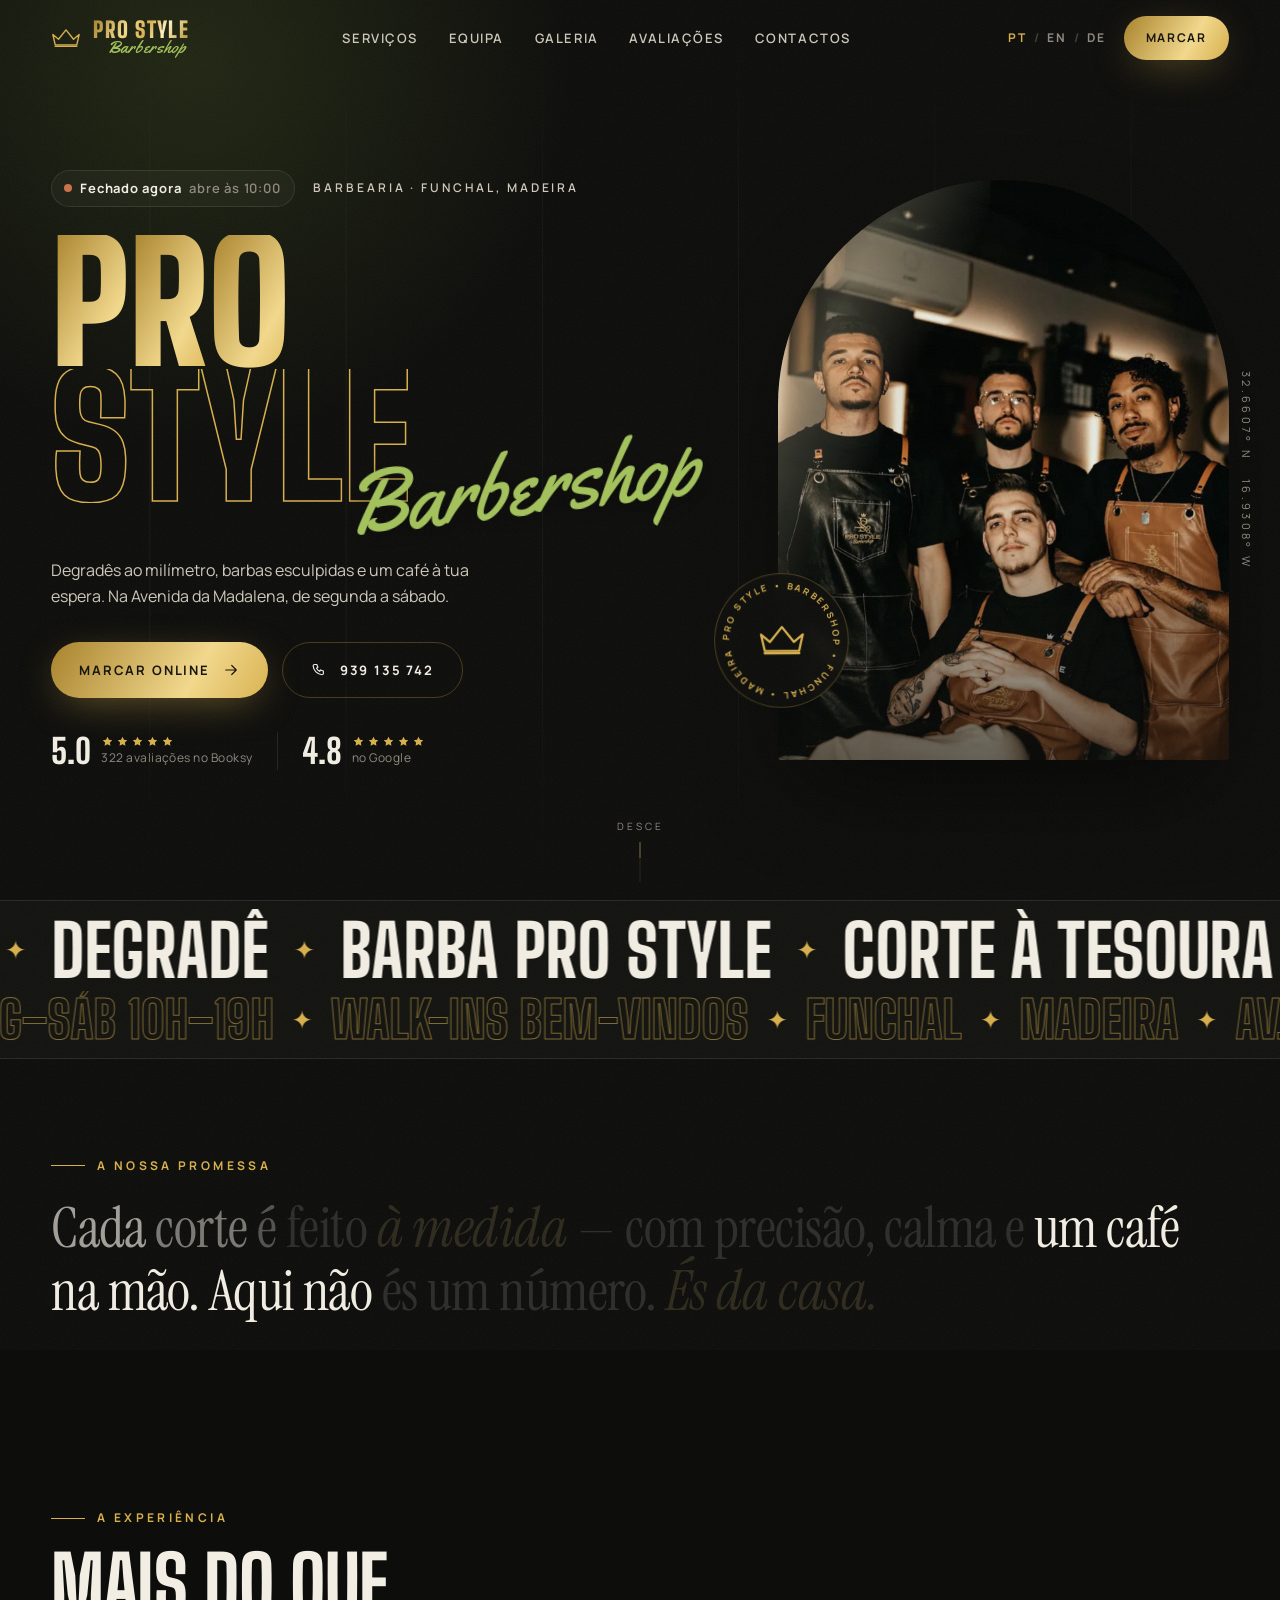
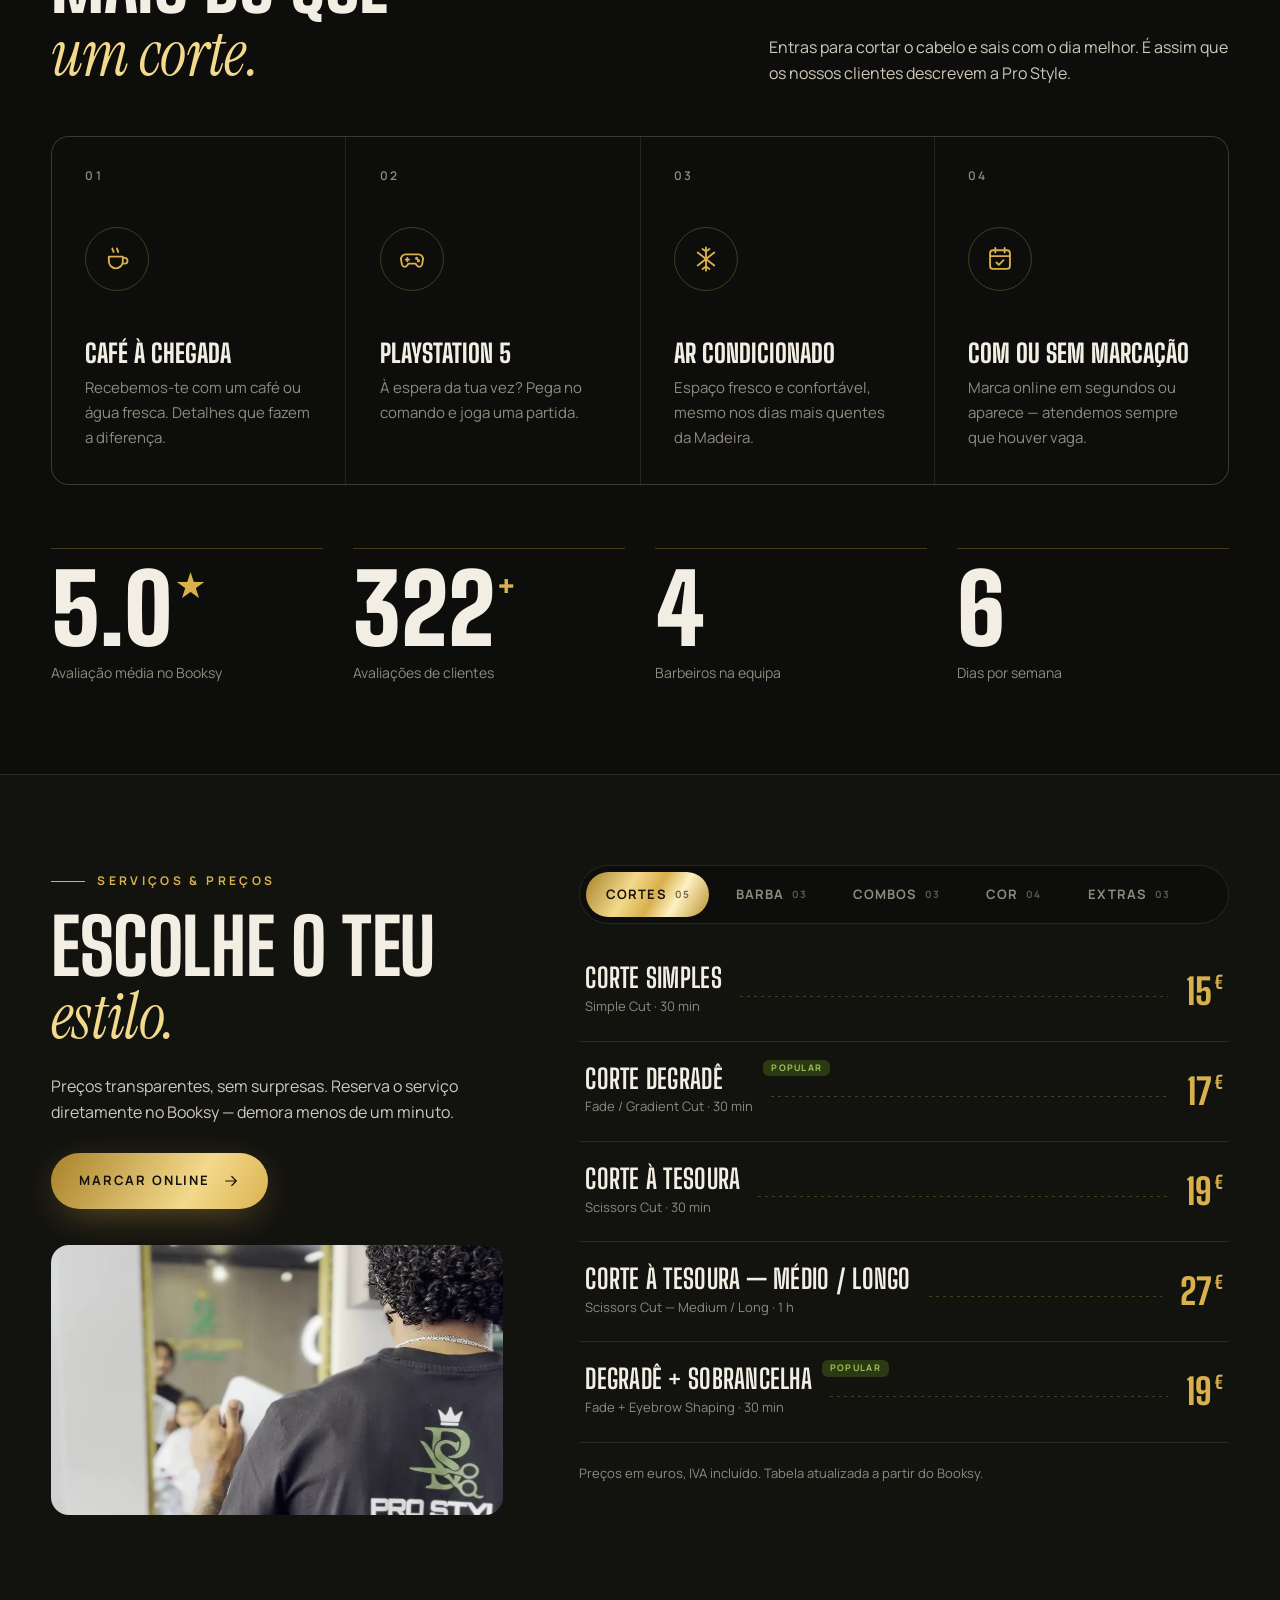
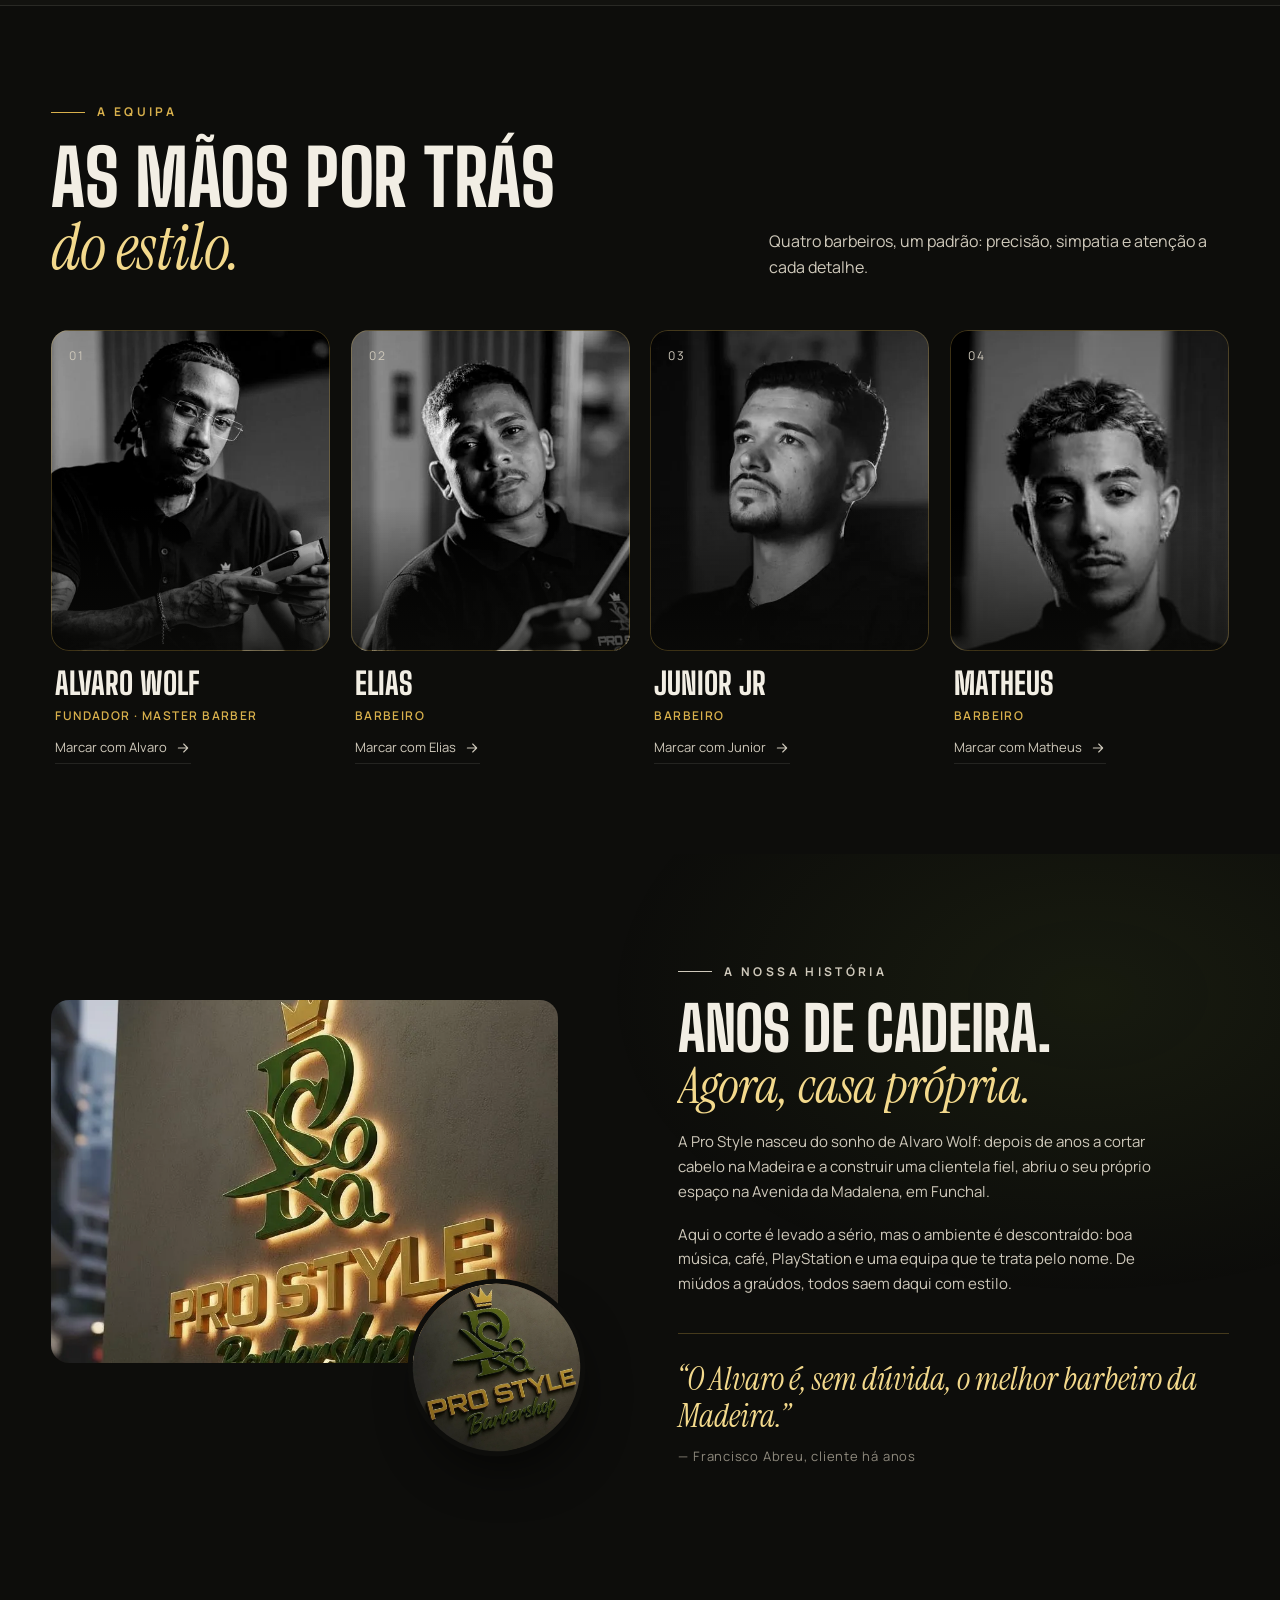
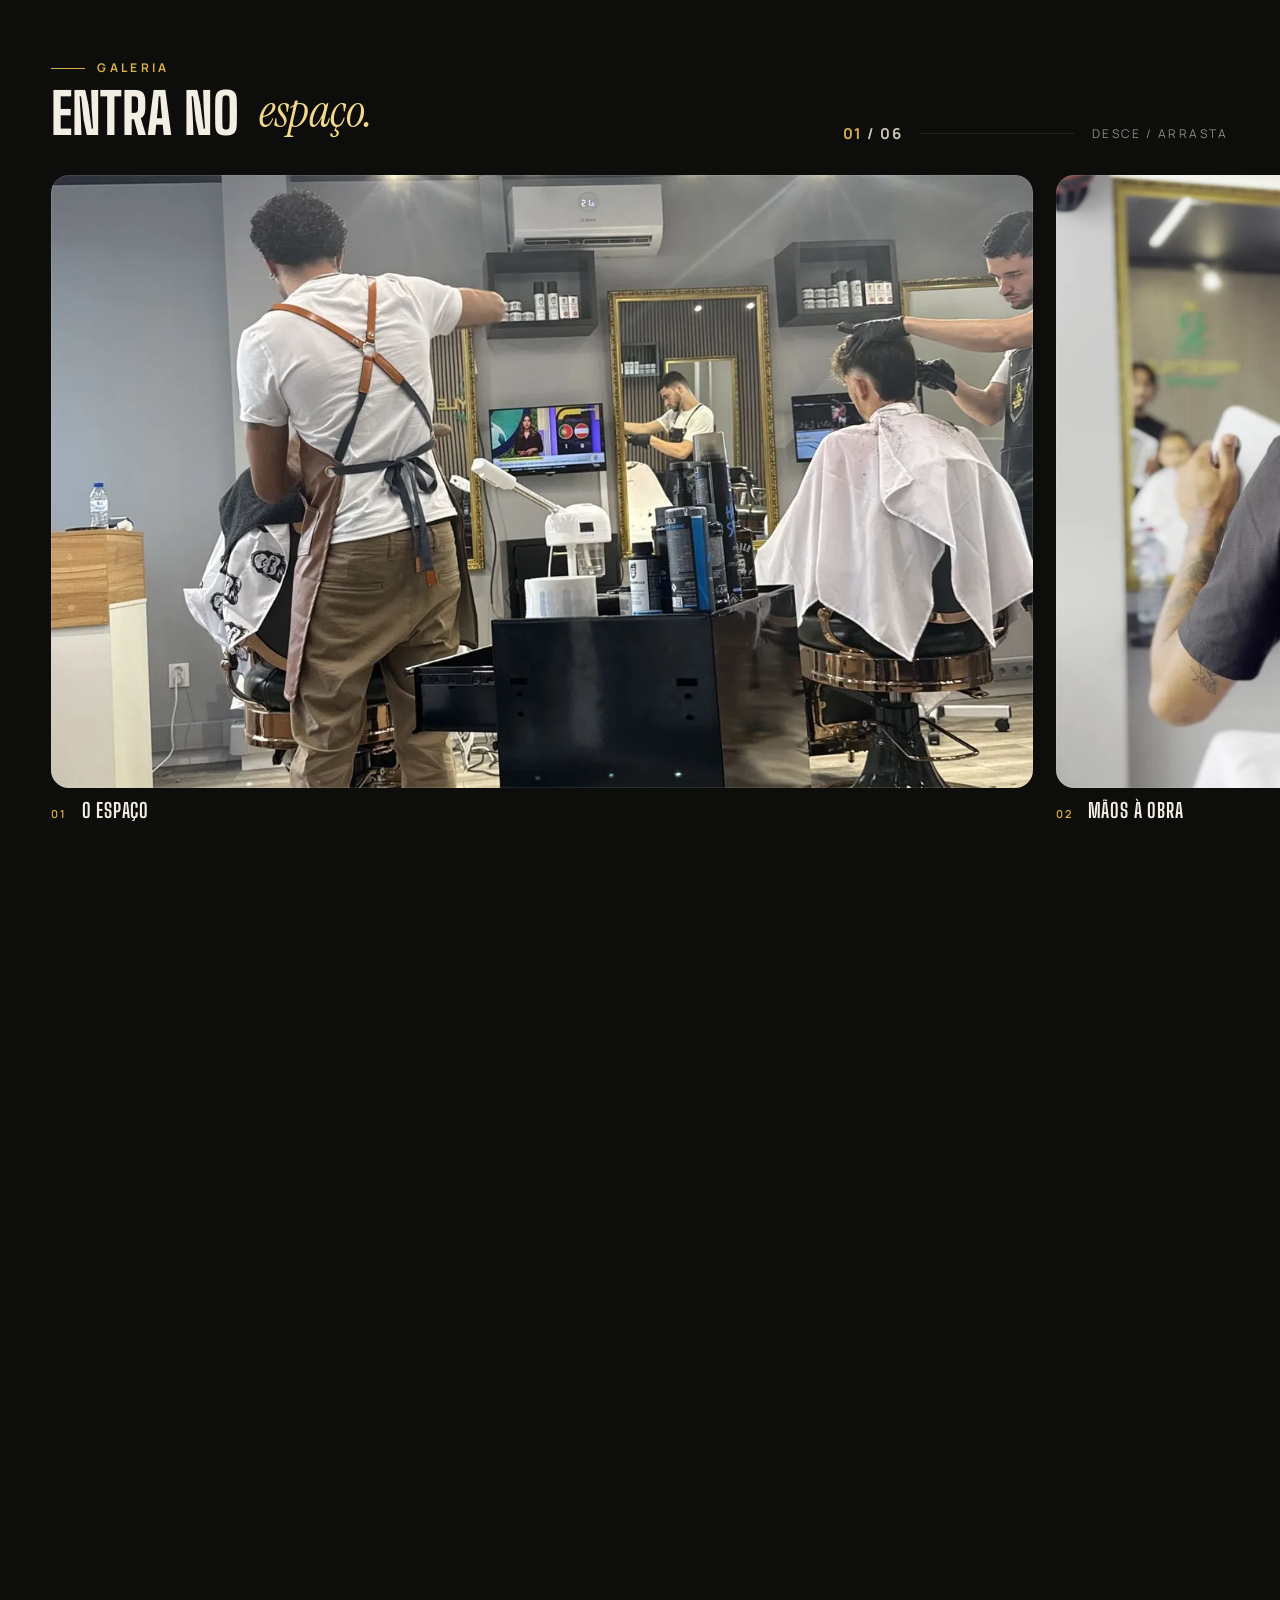
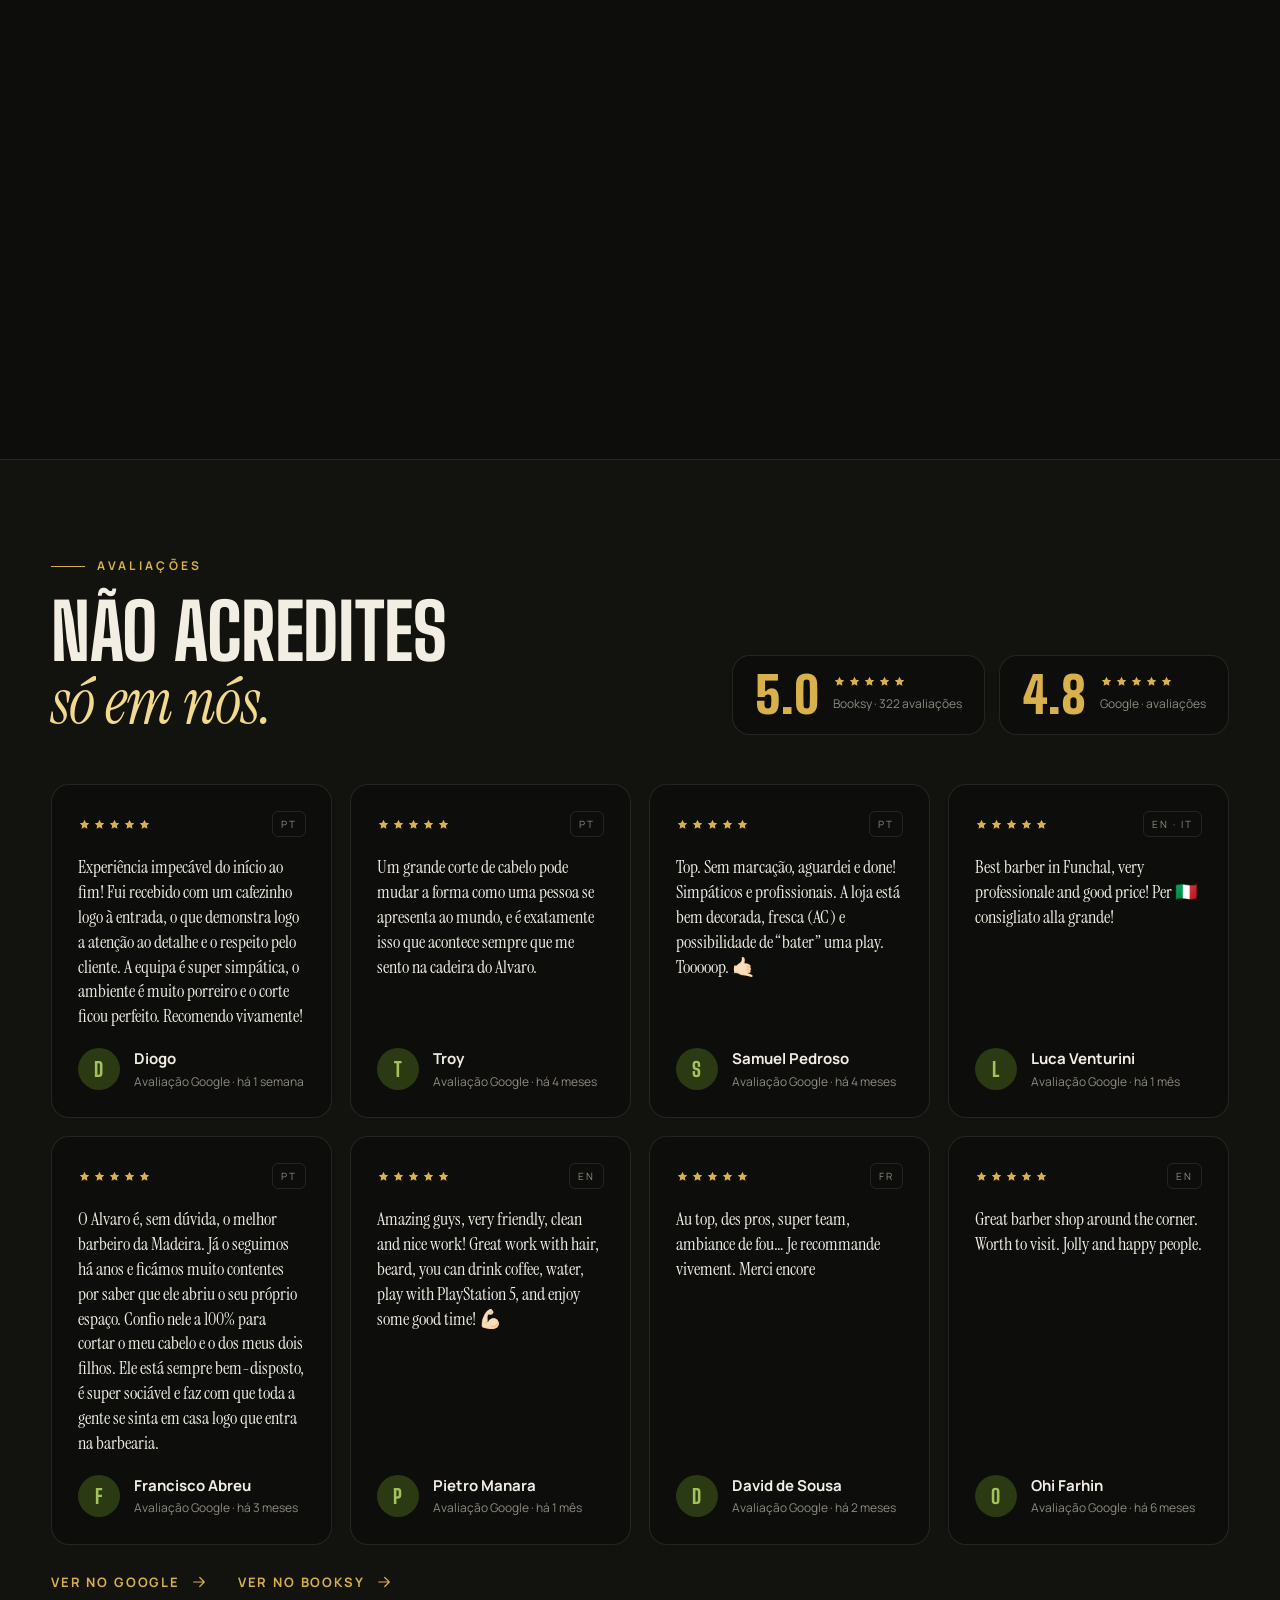
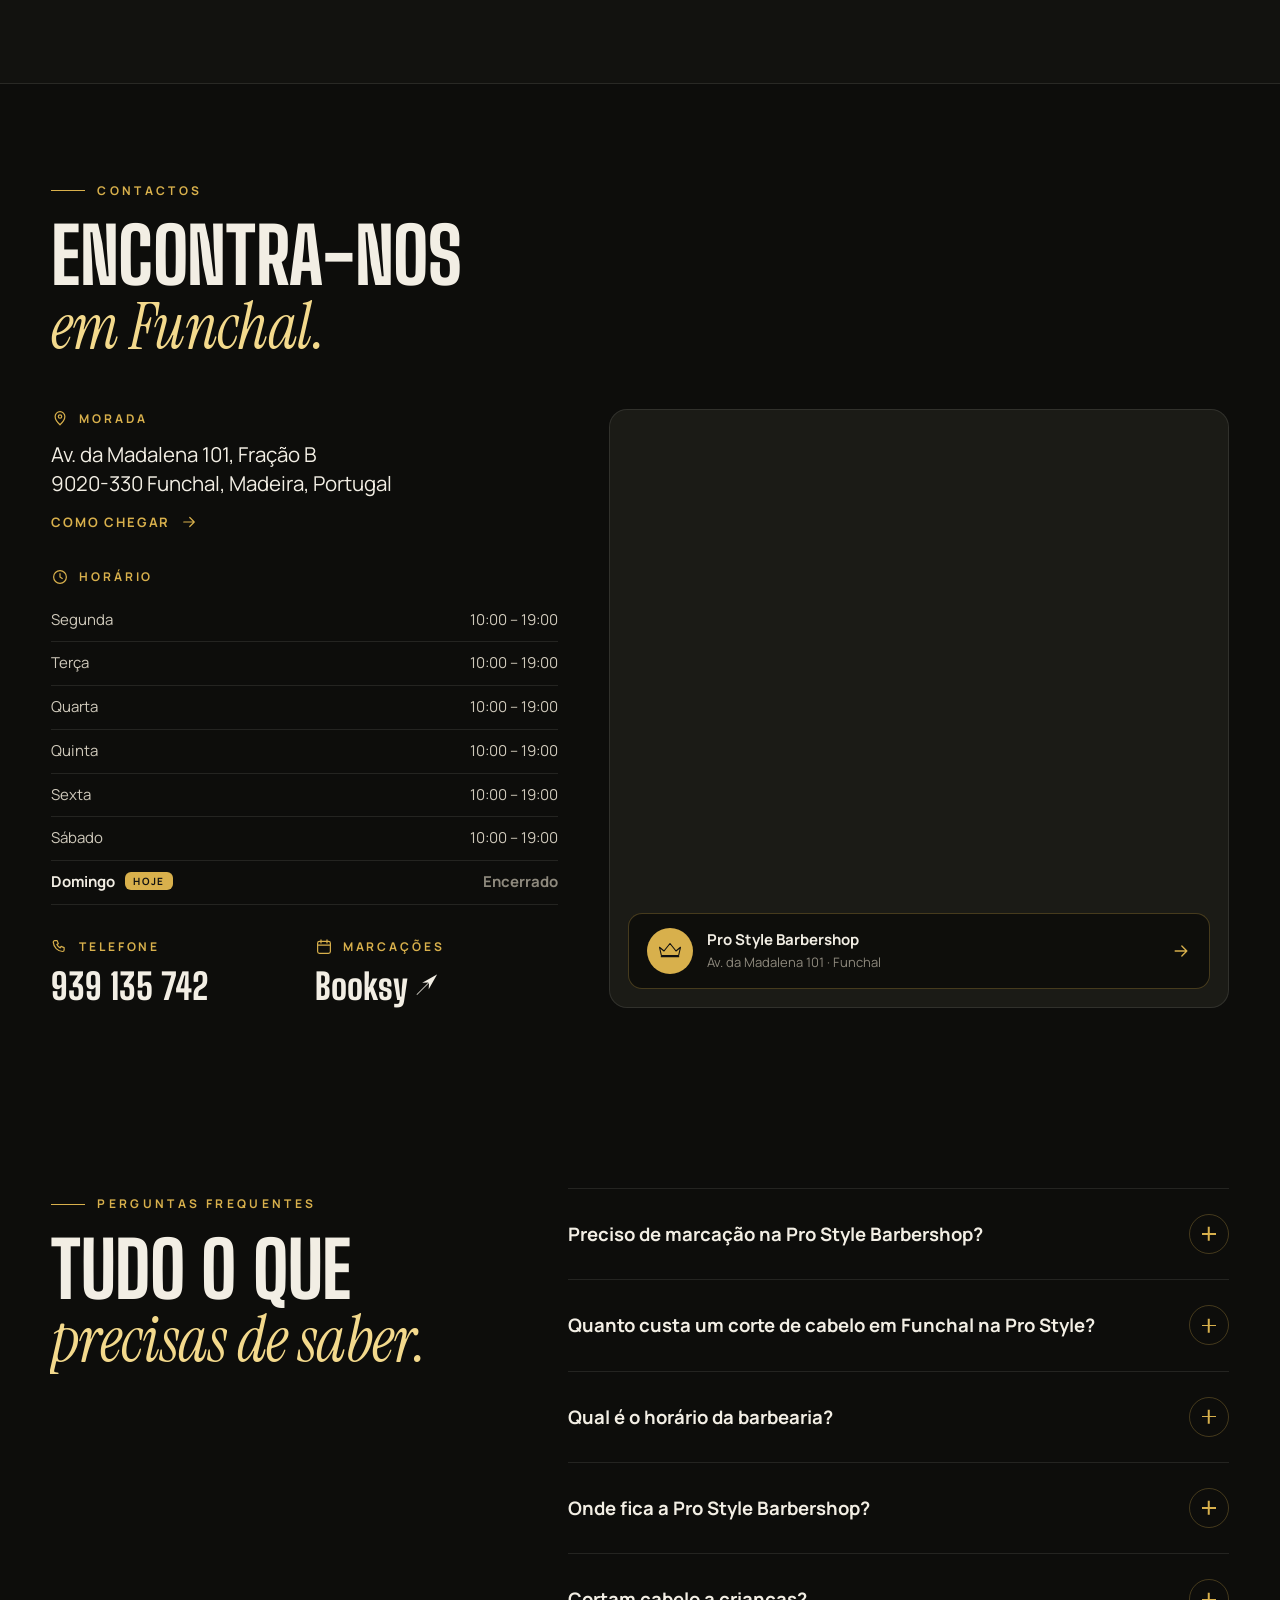
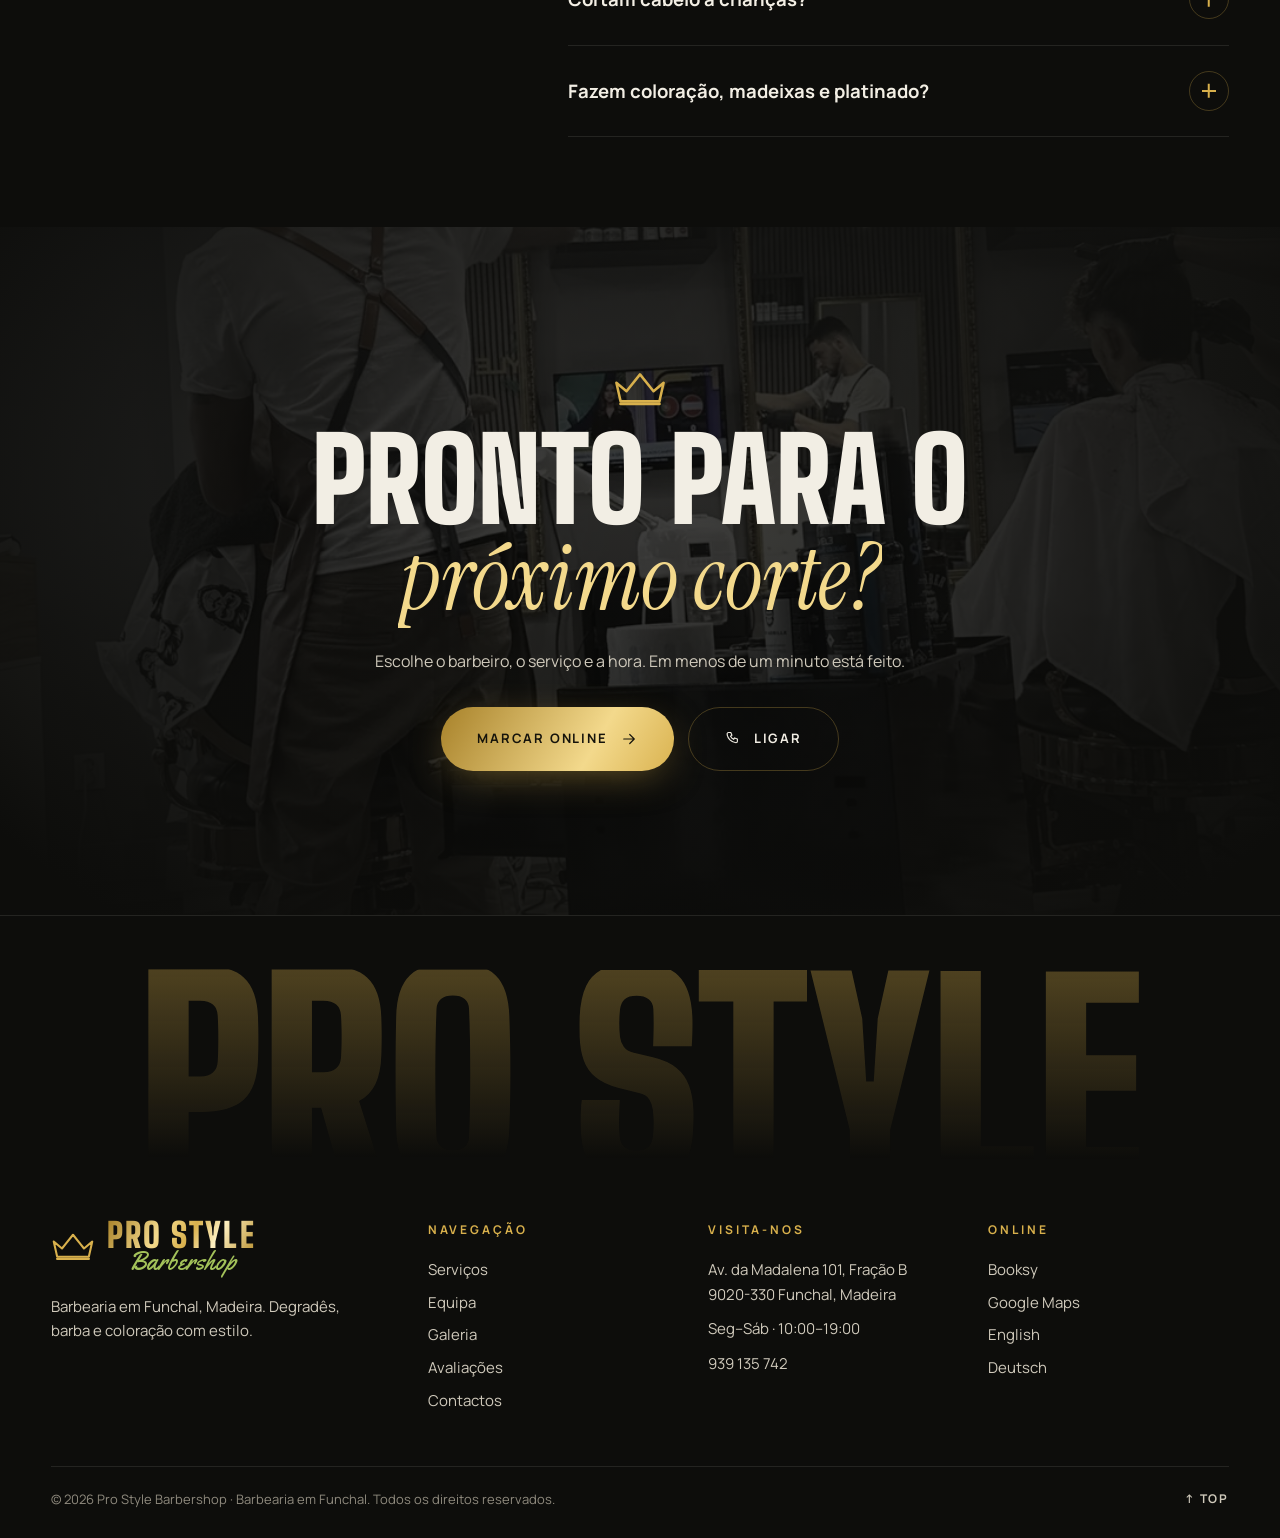
==== commit 260112b2: "Redesign v2: viewport-fit sections, one-screen gallery, aligned reviews grid, new effects - all size" ====
--- a/index.html
+++ b/index.html
@@ -47,12 +47,14 @@
     <svg class="crown" viewBox="0 0 64 44" aria-hidden="true"><path class="crown-path" d="M4 14l12 10L32 4l16 20 12-10-5 22H9L4 14Z" fill="none" stroke="currentColor" stroke-width="3" stroke-linejoin="round"/><path class="crown-base" d="M9 39h46" stroke="currentColor" stroke-width="3.4" stroke-linecap="round"/></svg>
     <div class="loader-word"><span>P</span><span>R</span><span>O</span><span>&nbsp;</span><span>S</span><span>T</span><span>Y</span><span>L</span><span>E</span></div>
     <div class="loader-bar"><i></i></div>
-    <p class="loader-sub">A preparar a cadeira</p>
+    <p class="loader-sub"><span>A preparar a cadeira</span><b class="loader-count">0</b></p>
   </div>
 </div>
+<div class="wipe" aria-hidden="true"><div class="wipe-gold"></div><div class="wipe-dark"><svg class="crown" viewBox="0 0 64 44" aria-hidden="true"><path class="crown-path" d="M4 14l12 10L32 4l16 20 12-10-5 22H9L4 14Z" fill="none" stroke="currentColor" stroke-width="3" stroke-linejoin="round"/><path class="crown-base" d="M9 39h46" stroke="currentColor" stroke-width="3.4" stroke-linecap="round"/></svg></div></div>
 
 <div class="cursor" aria-hidden="true"><div class="cursor-dot"></div><div class="cursor-ring"><span class="cursor-label"></span></div></div>
 <div class="grain" aria-hidden="true"></div>
+<div class="svc-preview" aria-hidden="true"><img src="assets/img/barber-at-work.webp" data-cat="cuts" alt="" width="900" height="1125" loading="lazy" decoding="async"><img src="assets/img/team-elias.webp" data-cat="beard" alt="" width="544" height="544" loading="lazy" decoding="async"><img src="assets/img/hero-team-sm.webp" data-cat="combo" alt="" width="640" height="960" loading="lazy" decoding="async"><img src="assets/img/team-matheus.webp" data-cat="color" alt="" width="362" height="362" loading="lazy" decoding="async"><img src="assets/img/interior.webp" data-cat="extras" alt="" width="1400" height="874" loading="lazy" decoding="async"></div>
 
 <header class="header">
   <div class="header-in">
@@ -66,11 +68,13 @@
       <button class="burger" aria-expanded="false" aria-controls="mnav" aria-label="Menu"><i></i><i></i></button>
     </div>
   </div>
+  <div class="progress" aria-hidden="true"><i></i></div>
 </header>
 
 <div class="mnav" id="mnav" hidden>
   <ul><li><a href="#servicos"><span>01</span>Serviços</a></li><li><a href="#equipa"><span>02</span>Equipa</a></li><li><a href="#galeria"><span>03</span>Galeria</a></li><li><a href="#avaliacoes"><span>04</span>Avaliações</a></li><li><a href="#contactos"><span>05</span>Contactos</a></li></ul>
   <div class="mnav-foot">
+    <div class="lang mnav-lang"><span class="lang-cur" aria-current="true">PT</span><span class="lang-sep">/</span><a href="en/" hreflang="en" lang="en" title="English" data-cursor="hover">EN</a><span class="lang-sep">/</span><a href="de/" hreflang="de" lang="de" title="Deutsch" data-cursor="hover">DE</a></div>
     <a href="tel:+351939135742"><svg class="ico" viewBox="0 0 24 24" fill="none" stroke="currentColor" stroke-width="1.6" stroke-linecap="round" stroke-linejoin="round" aria-hidden="true"><path d="M5 3.5h3.2l1.6 4-2 1.3a10 10 0 0 0 4.4 4.4l1.3-2 4 1.6V16a2 2 0 0 1-2 2A13.5 13.5 0 0 1 3 5.5a2 2 0 0 1 2-2Z"/></svg> 939 135 742</a>
     <a href="https://www.google.com/maps/dir/?api=1&destination=Pro+Style+Barbershop%2C+Av.+da+Madalena+101%2C+9020-330+Funchal" target="_blank" rel="noopener"><svg class="ico" viewBox="0 0 24 24" fill="none" stroke="currentColor" stroke-width="1.6" stroke-linecap="round" stroke-linejoin="round" aria-hidden="true"><path d="M12 21s-6.5-6-6.5-11a6.5 6.5 0 0 1 13 0c0 5-6.5 11-6.5 11Z"/><circle cx="12" cy="10" r="2.3"/></svg> Av. da Madalena 101, Funchal</a>
   </div>
@@ -79,7 +83,7 @@
 <main id="main">
 
 <section class="hero" aria-labelledby="hero-title">
-  <div class="hero-bg" aria-hidden="true"><div class="hero-glow"></div><div class="hero-lines"></div></div>
+  <div class="hero-bg" aria-hidden="true"><div class="hero-glow"></div><div class="hero-spot"></div><div class="hero-lines"></div></div>
   <div class="container hero-grid">
     <div class="hero-copy">
       <p class="eyebrow hero-in"><span class="status" data-status><i></i><b data-open="Aberto agora" data-closed="Fechado agora">Aberto agora</b><span class="status-sub" data-open="fecha às 19:00" data-closed="abre às 10:00">fecha às 19:00</span></span><span class="eyebrow-txt">Barbearia · Funchal, Madeira</span></p>
@@ -102,7 +106,8 @@
     </div>
     <div class="hero-media">
       <div class="hero-frame">
-        <img src="assets/img/hero-team.webp" srcset="assets/img/hero-team-sm.webp 640w, assets/img/hero-team.webp 1100w" sizes="(max-width: 900px) 100vw, 45vw" alt="Equipa da Pro Style Barbershop em Funchal" width="1100" height="1650" fetchpriority="high">
+        <img src="assets/img/hero-team.webp" srcset="assets/img/hero-team-sm.webp 640w, assets/img/hero-team.webp 1100w" sizes="(max-width: 900px) 100vw, 40vw" alt="Equipa da Pro Style Barbershop em Funchal" width="1100" height="1650" fetchpriority="high">
+        <span class="hero-frame-shine" aria-hidden="true"></span>
       </div>
       <div class="badge" aria-hidden="true">
         <svg viewBox="0 0 200 200"><defs><path id="circ-pt" d="M100,100 m-78,0 a78,78 0 1,1 156,0 a78,78 0 1,1 -156,0"/></defs><text><textPath href="#circ-pt">PRO STYLE • BARBERSHOP • FUNCHAL • MADEIRA • </textPath></text></svg>
@@ -117,6 +122,13 @@
 <section class="ticker" aria-hidden="true">
   <div class="marquee mq-a" aria-hidden="true"><div class="marquee-track"><span>Degradê</span><i aria-hidden="true">✦</i><span>Barba Pro Style</span><i aria-hidden="true">✦</i><span>Corte à Tesoura</span><i aria-hidden="true">✦</i><span>Platinado</span><i aria-hidden="true">✦</i><span>Pigmentação</span><i aria-hidden="true">✦</i><span>Sobrancelha</span><i aria-hidden="true">✦</i><span>Degradê</span><i aria-hidden="true">✦</i><span>Barba Pro Style</span><i aria-hidden="true">✦</i><span>Corte à Tesoura</span><i aria-hidden="true">✦</i><span>Platinado</span><i aria-hidden="true">✦</i><span>Pigmentação</span><i aria-hidden="true">✦</i><span>Sobrancelha</span><i aria-hidden="true">✦</i><span>Degradê</span><i aria-hidden="true">✦</i><span>Barba Pro Style</span><i aria-hidden="true">✦</i><span>Corte à Tesoura</span><i aria-hidden="true">✦</i><span>Platinado</span><i aria-hidden="true">✦</i><span>Pigmentação</span><i aria-hidden="true">✦</i><span>Sobrancelha</span><i aria-hidden="true">✦</i><span>Degradê</span><i aria-hidden="true">✦</i><span>Barba Pro Style</span><i aria-hidden="true">✦</i><span>Corte à Tesoura</span><i aria-hidden="true">✦</i><span>Platinado</span><i aria-hidden="true">✦</i><span>Pigmentação</span><i aria-hidden="true">✦</i><span>Sobrancelha</span><i aria-hidden="true">✦</i></div></div>
   <div class="marquee mq-b" aria-hidden="true"><div class="marquee-track"><span>Funchal</span><i aria-hidden="true">✦</i><span>Madeira</span><i aria-hidden="true">✦</i><span>Av. da Madalena</span><i aria-hidden="true">✦</i><span>Seg–Sáb 10h–19h</span><i aria-hidden="true">✦</i><span>Walk-ins bem-vindos</span><i aria-hidden="true">✦</i><span>Funchal</span><i aria-hidden="true">✦</i><span>Madeira</span><i aria-hidden="true">✦</i><span>Av. da Madalena</span><i aria-hidden="true">✦</i><span>Seg–Sáb 10h–19h</span><i aria-hidden="true">✦</i><span>Walk-ins bem-vindos</span><i aria-hidden="true">✦</i><span>Funchal</span><i aria-hidden="true">✦</i><span>Madeira</span><i aria-hidden="true">✦</i><span>Av. da Madalena</span><i aria-hidden="true">✦</i><span>Seg–Sáb 10h–19h</span><i aria-hidden="true">✦</i><span>Walk-ins bem-vindos</span><i aria-hidden="true">✦</i><span>Funchal</span><i aria-hidden="true">✦</i><span>Madeira</span><i aria-hidden="true">✦</i><span>Av. da Madalena</span><i aria-hidden="true">✦</i><span>Seg–Sáb 10h–19h</span><i aria-hidden="true">✦</i><span>Walk-ins bem-vindos</span><i aria-hidden="true">✦</i></div></div>
+</section>
+
+<section class="section manifesto">
+  <div class="container">
+    <p class="kicker">A nossa promessa</p>
+    <p class="manifesto-text">Cada corte é feito <em>à medida</em> — com precisão, calma e um café na mão. Aqui não és um número. <em>És da casa.</em></p>
+  </div>
 </section>
 
 <section class="section experience" id="experiencia">
@@ -128,22 +140,22 @@
       </div>
       <p class="sec-lead reveal-up">Entras para cortar o cabelo e sais com o dia melhor. É assim que os nossos clientes descrevem a Pro Style.</p>
     </div>
-    <div class="perks"><article class="perk reveal-up">
+    <div class="perks"><article class="perk reveal-up" data-spot>
               <span class="perk-num">01</span>
               <div class="perk-ico"><svg class="ico" viewBox="0 0 24 24" fill="none" stroke="currentColor" stroke-width="1.6" stroke-linecap="round" stroke-linejoin="round" aria-hidden="true"><path d="M5 10h12v4a6 6 0 0 1-6 6h0a6 6 0 0 1-6-6v-4Z"/><path d="M17 11h1.5a2.5 2.5 0 0 1 0 5H17"/><path d="M8 3c0 1.5 1 1.5 1 3M12 3c0 1.5 1 1.5 1 3"/></svg></div>
               <h3>Café à chegada</h3>
               <p>Recebemos-te com um café ou água fresca. Detalhes que fazem a diferença.</p>
-            </article><article class="perk reveal-up">
+            </article><article class="perk reveal-up" data-spot>
               <span class="perk-num">02</span>
               <div class="perk-ico"><svg class="ico" viewBox="0 0 24 24" fill="none" stroke="currentColor" stroke-width="1.6" stroke-linecap="round" stroke-linejoin="round" aria-hidden="true"><path d="M6.5 8h11a4 4 0 0 1 3.9 4.8l-.8 4a2.4 2.4 0 0 1-4.2 1L15 16H9l-1.4 1.8a2.4 2.4 0 0 1-4.2-1l-.8-4A4 4 0 0 1 6.5 8Z"/><path d="M8 11v3M6.5 12.5h3"/><circle cx="16" cy="11.5" r=".6"/><circle cx="17.5" cy="13.5" r=".6"/></svg></div>
               <h3>PlayStation 5</h3>
               <p>À espera da tua vez? Pega no comando e joga uma partida.</p>
-            </article><article class="perk reveal-up">
+            </article><article class="perk reveal-up" data-spot>
               <span class="perk-num">03</span>
               <div class="perk-ico"><svg class="ico" viewBox="0 0 24 24" fill="none" stroke="currentColor" stroke-width="1.6" stroke-linecap="round" stroke-linejoin="round" aria-hidden="true"><path d="M12 2v20M4.9 6.5l14.2 11M4.9 17.5l14.2-11"/><path d="m9 3.5 3 2 3-2M9 20.5l3-2 3 2"/></svg></div>
               <h3>Ar condicionado</h3>
               <p>Espaço fresco e confortável, mesmo nos dias mais quentes da Madeira.</p>
-            </article><article class="perk reveal-up">
+            </article><article class="perk reveal-up" data-spot>
               <span class="perk-num">04</span>
               <div class="perk-ico"><svg class="ico" viewBox="0 0 24 24" fill="none" stroke="currentColor" stroke-width="1.6" stroke-linecap="round" stroke-linejoin="round" aria-hidden="true"><rect x="3.5" y="4.5" width="17" height="16" rx="2.5"/><path d="M3.5 9.5h17M8 2.5v4M16 2.5v4"/><path d="m9 15 2 2 4-4"/></svg></div>
               <h3>Com ou sem marcação</h3>
@@ -160,113 +172,113 @@
       <h2 class="sec-title split">Escolhe o teu <em>estilo.</em></h2>
       <p class="sec-lead reveal-up">Preços transparentes, sem surpresas. Reserva o serviço diretamente no Booksy — demora menos de um minuto.</p>
       <a class="btn btn-gold magnetic reveal-up" href="https://prostyle38.booksy.com" target="_blank" rel="noopener" data-cursor="book"><span>Marcar online</span><svg class="ico" viewBox="0 0 24 24" fill="none" stroke="currentColor" stroke-width="1.6" stroke-linecap="round" stroke-linejoin="round" aria-hidden="true"><path d="M5 12h14M13 6l6 6-6 6"/></svg></a>
-      <div class="svc-photo reveal-clip"><img src="assets/img/barber-at-work.webp" alt="Barbeiro da Pro Style a cortar cabelo em Funchal" width="900" height="1125" loading="lazy" decoding="async"></div>
+      <div class="svc-photo reveal-clip"><img src="assets/img/barber-at-work.webp" data-cat="cuts" class="is-active" alt="Cortes — Pro Style Barbershop Funchal" width="900" height="1125" loading="lazy" decoding="async"><img src="assets/img/team-elias.webp" data-cat="beard" class="" alt="Barba — Pro Style Barbershop Funchal" width="544" height="544" loading="lazy" decoding="async"><img src="assets/img/hero-team-sm.webp" data-cat="combo" class="" alt="Combos — Pro Style Barbershop Funchal" width="640" height="960" loading="lazy" decoding="async"><img src="assets/img/team-matheus.webp" data-cat="color" class="" alt="Cor — Pro Style Barbershop Funchal" width="362" height="362" loading="lazy" decoding="async"><img src="assets/img/interior.webp" data-cat="extras" class="" alt="Extras — Pro Style Barbershop Funchal" width="1400" height="874" loading="lazy" decoding="async"></div>
     </div>
     <div class="svc-main">
       <div class="svc-tabs" role="tablist" aria-label="Serviços &amp; preços"><button class="svc-tab" role="tab" id="tab-cuts" aria-controls="panel-cuts" aria-selected="true" data-cursor="hover">Cortes<span class="svc-count">05</span></button><button class="svc-tab" role="tab" id="tab-beard" aria-controls="panel-beard" aria-selected="false" data-cursor="hover">Barba<span class="svc-count">03</span></button><button class="svc-tab" role="tab" id="tab-combo" aria-controls="panel-combo" aria-selected="false" data-cursor="hover">Combos<span class="svc-count">03</span></button><button class="svc-tab" role="tab" id="tab-color" aria-controls="panel-color" aria-selected="false" data-cursor="hover">Cor<span class="svc-count">04</span></button><button class="svc-tab" role="tab" id="tab-extras" aria-controls="panel-extras" aria-selected="false" data-cursor="hover">Extras<span class="svc-count">03</span></button><span class="svc-ind" aria-hidden="true"></span></div>
-      <div class="svc-panels"><ul class="svc-panel" role="tabpanel" id="panel-cuts" aria-labelledby="tab-cuts"><li class="svc-row">
+      <div class="svc-panels"><ul class="svc-panel" role="tabpanel" id="panel-cuts" aria-labelledby="tab-cuts"><li class="svc-row" data-cat="cuts">
                 <a href="https://prostyle38.booksy.com" target="_blank" rel="noopener" data-cursor="book">
                   <span class="svc-name"><strong>Corte Simples</strong><small>Simple Cut · 30 min</small></span>
                   <span class="svc-dots" aria-hidden="true"></span>
                   <span class="svc-price">15<em>€</em></span>
                   <span class="svc-go" aria-hidden="true">Reservar <svg class="ico" viewBox="0 0 24 24" fill="none" stroke="currentColor" stroke-width="1.6" stroke-linecap="round" stroke-linejoin="round" aria-hidden="true"><path d="M5 12h14M13 6l6 6-6 6"/></svg></span>
-                </a></li><li class="svc-row">
+                </a></li><li class="svc-row" data-cat="cuts">
                 <a href="https://prostyle38.booksy.com" target="_blank" rel="noopener" data-cursor="book">
                   <span class="svc-name"><strong>Corte Degradê</strong><span class="pop">Popular</span><small>Fade / Gradient Cut · 30 min</small></span>
                   <span class="svc-dots" aria-hidden="true"></span>
                   <span class="svc-price">17<em>€</em></span>
                   <span class="svc-go" aria-hidden="true">Reservar <svg class="ico" viewBox="0 0 24 24" fill="none" stroke="currentColor" stroke-width="1.6" stroke-linecap="round" stroke-linejoin="round" aria-hidden="true"><path d="M5 12h14M13 6l6 6-6 6"/></svg></span>
-                </a></li><li class="svc-row">
+                </a></li><li class="svc-row" data-cat="cuts">
                 <a href="https://prostyle38.booksy.com" target="_blank" rel="noopener" data-cursor="book">
                   <span class="svc-name"><strong>Corte à Tesoura</strong><small>Scissors Cut · 30 min</small></span>
                   <span class="svc-dots" aria-hidden="true"></span>
                   <span class="svc-price">19<em>€</em></span>
                   <span class="svc-go" aria-hidden="true">Reservar <svg class="ico" viewBox="0 0 24 24" fill="none" stroke="currentColor" stroke-width="1.6" stroke-linecap="round" stroke-linejoin="round" aria-hidden="true"><path d="M5 12h14M13 6l6 6-6 6"/></svg></span>
-                </a></li><li class="svc-row">
+                </a></li><li class="svc-row" data-cat="cuts">
                 <a href="https://prostyle38.booksy.com" target="_blank" rel="noopener" data-cursor="book">
                   <span class="svc-name"><strong>Corte à Tesoura — Médio / Longo</strong><small>Scissors Cut — Medium / Long · 1 h</small></span>
                   <span class="svc-dots" aria-hidden="true"></span>
                   <span class="svc-price">27<em>€</em></span>
                   <span class="svc-go" aria-hidden="true">Reservar <svg class="ico" viewBox="0 0 24 24" fill="none" stroke="currentColor" stroke-width="1.6" stroke-linecap="round" stroke-linejoin="round" aria-hidden="true"><path d="M5 12h14M13 6l6 6-6 6"/></svg></span>
-                </a></li><li class="svc-row">
+                </a></li><li class="svc-row" data-cat="cuts">
                 <a href="https://prostyle38.booksy.com" target="_blank" rel="noopener" data-cursor="book">
                   <span class="svc-name"><strong>Degradê + Sobrancelha</strong><span class="pop">Popular</span><small>Fade + Eyebrow Shaping · 30 min</small></span>
                   <span class="svc-dots" aria-hidden="true"></span>
                   <span class="svc-price">19<em>€</em></span>
                   <span class="svc-go" aria-hidden="true">Reservar <svg class="ico" viewBox="0 0 24 24" fill="none" stroke="currentColor" stroke-width="1.6" stroke-linecap="round" stroke-linejoin="round" aria-hidden="true"><path d="M5 12h14M13 6l6 6-6 6"/></svg></span>
-                </a></li></ul><ul class="svc-panel" role="tabpanel" id="panel-beard" aria-labelledby="tab-beard" hidden><li class="svc-row">
+                </a></li></ul><ul class="svc-panel" role="tabpanel" id="panel-beard" aria-labelledby="tab-beard" hidden><li class="svc-row" data-cat="beard">
                 <a href="https://prostyle38.booksy.com" target="_blank" rel="noopener" data-cursor="book">
                   <span class="svc-name"><strong>Barba Simples</strong><small>Simple Beard · 30 min</small></span>
                   <span class="svc-dots" aria-hidden="true"></span>
                   <span class="svc-price">14<em>€</em></span>
                   <span class="svc-go" aria-hidden="true">Reservar <svg class="ico" viewBox="0 0 24 24" fill="none" stroke="currentColor" stroke-width="1.6" stroke-linecap="round" stroke-linejoin="round" aria-hidden="true"><path d="M5 12h14M13 6l6 6-6 6"/></svg></span>
-                </a></li><li class="svc-row">
+                </a></li><li class="svc-row" data-cat="beard">
                 <a href="https://prostyle38.booksy.com" target="_blank" rel="noopener" data-cursor="book">
                   <span class="svc-name"><strong>Barba Pro Style</strong><span class="pop">Popular</span><small>Pro Style Beard · 1 h</small></span>
                   <span class="svc-dots" aria-hidden="true"></span>
                   <span class="svc-price">30<em>€</em></span>
                   <span class="svc-go" aria-hidden="true">Reservar <svg class="ico" viewBox="0 0 24 24" fill="none" stroke="currentColor" stroke-width="1.6" stroke-linecap="round" stroke-linejoin="round" aria-hidden="true"><path d="M5 12h14M13 6l6 6-6 6"/></svg></span>
-                </a></li><li class="svc-row">
+                </a></li><li class="svc-row" data-cat="beard">
                 <a href="https://prostyle38.booksy.com" target="_blank" rel="noopener" data-cursor="book">
                   <span class="svc-name"><strong>Barba + Pigmento</strong><small>Beard + Pigment · 40 min</small></span>
                   <span class="svc-dots" aria-hidden="true"></span>
                   <span class="svc-price">26<em>€</em></span>
                   <span class="svc-go" aria-hidden="true">Reservar <svg class="ico" viewBox="0 0 24 24" fill="none" stroke="currentColor" stroke-width="1.6" stroke-linecap="round" stroke-linejoin="round" aria-hidden="true"><path d="M5 12h14M13 6l6 6-6 6"/></svg></span>
-                </a></li></ul><ul class="svc-panel" role="tabpanel" id="panel-combo" aria-labelledby="tab-combo" hidden><li class="svc-row">
+                </a></li></ul><ul class="svc-panel" role="tabpanel" id="panel-combo" aria-labelledby="tab-combo" hidden><li class="svc-row" data-cat="combo">
                 <a href="https://prostyle38.booksy.com" target="_blank" rel="noopener" data-cursor="book">
                   <span class="svc-name"><strong>Cabelo e Barba</strong><span class="pop">Popular</span><small>Hair &amp; Beard · 1 h</small></span>
                   <span class="svc-dots" aria-hidden="true"></span>
                   <span class="svc-price">24<em>€</em></span>
                   <span class="svc-go" aria-hidden="true">Reservar <svg class="ico" viewBox="0 0 24 24" fill="none" stroke="currentColor" stroke-width="1.6" stroke-linecap="round" stroke-linejoin="round" aria-hidden="true"><path d="M5 12h14M13 6l6 6-6 6"/></svg></span>
-                </a></li><li class="svc-row">
+                </a></li><li class="svc-row" data-cat="combo">
                 <a href="https://prostyle38.booksy.com" target="_blank" rel="noopener" data-cursor="book">
                   <span class="svc-name"><strong>Cabelo e Barba Pro Style</strong><small>Hair &amp; Beard Pro Style · 1 h 30</small></span>
                   <span class="svc-dots" aria-hidden="true"></span>
                   <span class="svc-price">42<em>€</em></span>
                   <span class="svc-go" aria-hidden="true">Reservar <svg class="ico" viewBox="0 0 24 24" fill="none" stroke="currentColor" stroke-width="1.6" stroke-linecap="round" stroke-linejoin="round" aria-hidden="true"><path d="M5 12h14M13 6l6 6-6 6"/></svg></span>
-                </a></li><li class="svc-row">
+                </a></li><li class="svc-row" data-cat="combo">
                 <a href="https://prostyle38.booksy.com" target="_blank" rel="noopener" data-cursor="book">
                   <span class="svc-name"><strong>Corte + Pigmento</strong><small>Cut + Pigment · 40 min</small></span>
                   <span class="svc-dots" aria-hidden="true"></span>
                   <span class="svc-price">29<em>€</em></span>
                   <span class="svc-go" aria-hidden="true">Reservar <svg class="ico" viewBox="0 0 24 24" fill="none" stroke="currentColor" stroke-width="1.6" stroke-linecap="round" stroke-linejoin="round" aria-hidden="true"><path d="M5 12h14M13 6l6 6-6 6"/></svg></span>
-                </a></li></ul><ul class="svc-panel" role="tabpanel" id="panel-color" aria-labelledby="tab-color" hidden><li class="svc-row">
+                </a></li></ul><ul class="svc-panel" role="tabpanel" id="panel-color" aria-labelledby="tab-color" hidden><li class="svc-row" data-cat="color">
                 <a href="https://prostyle38.booksy.com" target="_blank" rel="noopener" data-cursor="book">
                   <span class="svc-name"><strong>Coloração</strong><small>Hair Colouring · 1 h</small></span>
                   <span class="svc-dots" aria-hidden="true"></span>
                   <span class="svc-price">35<em>€</em></span>
                   <span class="svc-go" aria-hidden="true">Reservar <svg class="ico" viewBox="0 0 24 24" fill="none" stroke="currentColor" stroke-width="1.6" stroke-linecap="round" stroke-linejoin="round" aria-hidden="true"><path d="M5 12h14M13 6l6 6-6 6"/></svg></span>
-                </a></li><li class="svc-row">
+                </a></li><li class="svc-row" data-cat="color">
                 <a href="https://prostyle38.booksy.com" target="_blank" rel="noopener" data-cursor="book">
                   <span class="svc-name"><strong>Coloração + Corte</strong><small>Colouring + Haircut · 1 h 30</small></span>
                   <span class="svc-dots" aria-hidden="true"></span>
                   <span class="svc-price">50<em>€</em></span>
                   <span class="svc-go" aria-hidden="true">Reservar <svg class="ico" viewBox="0 0 24 24" fill="none" stroke="currentColor" stroke-width="1.6" stroke-linecap="round" stroke-linejoin="round" aria-hidden="true"><path d="M5 12h14M13 6l6 6-6 6"/></svg></span>
-                </a></li><li class="svc-row">
+                </a></li><li class="svc-row" data-cat="color">
                 <a href="https://prostyle38.booksy.com" target="_blank" rel="noopener" data-cursor="book">
                   <span class="svc-name"><strong>Madeixas / Luzes</strong><small>Highlights / Lowlights · 1 h 30</small></span>
                   <span class="svc-dots" aria-hidden="true"></span>
                   <span class="svc-price">60<em>€</em></span>
                   <span class="svc-go" aria-hidden="true">Reservar <svg class="ico" viewBox="0 0 24 24" fill="none" stroke="currentColor" stroke-width="1.6" stroke-linecap="round" stroke-linejoin="round" aria-hidden="true"><path d="M5 12h14M13 6l6 6-6 6"/></svg></span>
-                </a></li><li class="svc-row">
+                </a></li><li class="svc-row" data-cat="color">
                 <a href="https://prostyle38.booksy.com" target="_blank" rel="noopener" data-cursor="book">
                   <span class="svc-name"><strong>Platinado / Nevou</strong><span class="pop">Popular</span><small>Platinum / Snow Blonde · 1 h 30</small></span>
                   <span class="svc-dots" aria-hidden="true"></span>
                   <span class="svc-price">70<em>€</em></span>
                   <span class="svc-go" aria-hidden="true">Reservar <svg class="ico" viewBox="0 0 24 24" fill="none" stroke="currentColor" stroke-width="1.6" stroke-linecap="round" stroke-linejoin="round" aria-hidden="true"><path d="M5 12h14M13 6l6 6-6 6"/></svg></span>
-                </a></li></ul><ul class="svc-panel" role="tabpanel" id="panel-extras" aria-labelledby="tab-extras" hidden><li class="svc-row">
+                </a></li></ul><ul class="svc-panel" role="tabpanel" id="panel-extras" aria-labelledby="tab-extras" hidden><li class="svc-row" data-cat="extras">
                 <a href="https://prostyle38.booksy.com" target="_blank" rel="noopener" data-cursor="book">
                   <span class="svc-name"><strong>Sobrancelha</strong><small>Eyebrows · 15 min</small></span>
                   <span class="svc-dots" aria-hidden="true"></span>
                   <span class="svc-price">5<em>€</em></span>
                   <span class="svc-go" aria-hidden="true">Reservar <svg class="ico" viewBox="0 0 24 24" fill="none" stroke="currentColor" stroke-width="1.6" stroke-linecap="round" stroke-linejoin="round" aria-hidden="true"><path d="M5 12h14M13 6l6 6-6 6"/></svg></span>
-                </a></li><li class="svc-row">
+                </a></li><li class="svc-row" data-cat="extras">
                 <a href="https://prostyle38.booksy.com" target="_blank" rel="noopener" data-cursor="book">
                   <span class="svc-name"><strong>Cera — Nariz</strong><small>Nose Waxing · 10 min</small></span>
                   <span class="svc-dots" aria-hidden="true"></span>
                   <span class="svc-price">3<em>€</em></span>
                   <span class="svc-go" aria-hidden="true">Reservar <svg class="ico" viewBox="0 0 24 24" fill="none" stroke="currentColor" stroke-width="1.6" stroke-linecap="round" stroke-linejoin="round" aria-hidden="true"><path d="M5 12h14M13 6l6 6-6 6"/></svg></span>
-                </a></li><li class="svc-row">
+                </a></li><li class="svc-row" data-cat="extras">
                 <a href="https://prostyle38.booksy.com" target="_blank" rel="noopener" data-cursor="book">
                   <span class="svc-name"><strong>Degradê + Cera Nariz</strong><small>Fade + Nose Waxing · 30 min</small></span>
                   <span class="svc-dots" aria-hidden="true"></span>
@@ -335,7 +347,7 @@
   <div class="container story-grid">
     <div class="story-media">
       <div class="story-img reveal-clip"><img src="assets/img/sign-night.webp" alt="Logótipo iluminado da Pro Style Barbershop" width="1024" height="682" loading="lazy" decoding="async"></div>
-      <div class="story-logo reveal-clip"><img src="assets/img/logo-3d.webp" alt="Pro Style Barbershop logo" width="600" height="600" loading="lazy" decoding="async"></div>
+      <div class="story-logo"><img src="assets/img/logo-3d.webp" alt="Pro Style Barbershop logo" width="600" height="600" loading="lazy" decoding="async"></div>
     </div>
     <div class="story-copy">
       <p class="kicker">A nossa história</p>
@@ -350,34 +362,40 @@
   </div>
 </section>
 
-<section class="section gallery" id="galeria">
-  <div class="gallery-pin">
+<section class="gallery" id="galeria">
+  <div class="gal-pin">
     <div class="container gal-head">
-      <div>
+      <div class="gal-title-wrap">
         <p class="kicker">Galeria</p>
-        <h2 class="sec-title split">Entra no <em>espaço.</em></h2>
-      </div>
-      <p class="gal-hint" aria-hidden="true"><span>Arrasta</span><i></i></p>
-    </div>
-    <div class="gal-track" data-cursor="drag" data-cursor-label="Arrasta"><figure class="g-item g-wide">
+        <h2 class="sec-title sec-title-sm split">Entra no <em>espaço.</em></h2>
+      </div>
+      <div class="gal-meta" aria-hidden="true">
+        <span class="gal-count"><b class="gal-cur">01</b> / 06</span>
+        <span class="gal-bar"><i></i></span>
+        <span class="gal-hint">Desce / Arrasta</span>
+      </div>
+    </div>
+    <div class="gal-viewport">
+      <div class="gal-track"><figure class="g-item g-wide" style="--ar: 1400 / 874">
               <div class="g-img"><img src="assets/img/interior.webp" alt="Interior da barbearia Pro Style em Funchal com cadeiras de barbeiro" width="1400" height="874" loading="lazy" decoding="async"></div>
               <figcaption><span>01</span>O espaço</figcaption>
-            </figure><figure class="g-item g-tall">
+            </figure><figure class="g-item g-tall" style="--ar: 900 / 1125">
               <div class="g-img"><img src="assets/img/barber-at-work.webp" alt="Barbeiro da Pro Style a cortar cabelo em Funchal" width="900" height="1125" loading="lazy" decoding="async"></div>
               <figcaption><span>02</span>Mãos à obra</figcaption>
-            </figure><figure class="g-item g-tall">
+            </figure><figure class="g-item g-tall" style="--ar: 900 / 1125">
               <div class="g-img"><img src="assets/img/logo-wall.webp" alt="Parede com o logótipo Pro Style Barbershop" width="900" height="1125" loading="lazy" decoding="async"></div>
               <figcaption><span>03</span>A marca</figcaption>
-            </figure><figure class="g-item g-wide">
+            </figure><figure class="g-item g-wide" style="--ar: 1024 / 682">
               <div class="g-img"><img src="assets/img/sign-night.webp" alt="Logótipo iluminado da Pro Style Barbershop" width="1024" height="682" loading="lazy" decoding="async"></div>
               <figcaption><span>04</span>Pro Style</figcaption>
-            </figure><figure class="g-item g-tall">
+            </figure><figure class="g-item g-tall" style="--ar: 900 / 1125">
               <div class="g-img"><img src="assets/img/storefront.webp" alt="Fachada da Pro Style Barbershop na Av. da Madalena, Funchal" width="900" height="1125" loading="lazy" decoding="async"></div>
               <figcaption><span>05</span>Av. da Madalena 101</figcaption>
-            </figure><figure class="g-item g-tall">
+            </figure><figure class="g-item g-tall" style="--ar: 900 / 1125">
               <div class="g-img"><img src="assets/img/window.webp" alt="Montra da barbearia Pro Style, Funchal" width="900" height="1125" loading="lazy" decoding="async"></div>
               <figcaption><span>06</span>Funchal</figcaption>
             </figure></div>
+    </div>
   </div>
 </section>
 
@@ -393,45 +411,43 @@
         <a href="https://maps.app.goo.gl/f3qpy4afYyYAXmer7" target="_blank" rel="noopener" class="score" data-cursor="hover"><strong>4.8</strong><span><span class="stars" aria-hidden="true"><svg viewBox="0 0 24 24" aria-hidden="true"><path fill="currentColor" d="m12 3 2.7 5.6 6.1.9-4.4 4.3 1 6.1L12 17l-5.4 2.9 1-6.1L3.2 9.5l6.1-.9L12 3Z"/></svg><svg viewBox="0 0 24 24" aria-hidden="true"><path fill="currentColor" d="m12 3 2.7 5.6 6.1.9-4.4 4.3 1 6.1L12 17l-5.4 2.9 1-6.1L3.2 9.5l6.1-.9L12 3Z"/></svg><svg viewBox="0 0 24 24" aria-hidden="true"><path fill="currentColor" d="m12 3 2.7 5.6 6.1.9-4.4 4.3 1 6.1L12 17l-5.4 2.9 1-6.1L3.2 9.5l6.1-.9L12 3Z"/></svg><svg viewBox="0 0 24 24" aria-hidden="true"><path fill="currentColor" d="m12 3 2.7 5.6 6.1.9-4.4 4.3 1 6.1L12 17l-5.4 2.9 1-6.1L3.2 9.5l6.1-.9L12 3Z"/></svg><svg viewBox="0 0 24 24" aria-hidden="true"><path fill="currentColor" d="m12 3 2.7 5.6 6.1.9-4.4 4.3 1 6.1L12 17l-5.4 2.9 1-6.1L3.2 9.5l6.1-.9L12 3Z"/></svg></span><small>Google · avaliações</small></span></a>
       </div>
     </div>
-  </div>
-  <div class="rev-marquee" data-cursor="drag" data-cursor-label="Arrasta">
-    <div class="rev-track"><article class="review">
+    <div class="rev-grid"><article class="review" data-spot>
               <div class="review-top"><span class="stars" aria-hidden="true"><svg viewBox="0 0 24 24" aria-hidden="true"><path fill="currentColor" d="m12 3 2.7 5.6 6.1.9-4.4 4.3 1 6.1L12 17l-5.4 2.9 1-6.1L3.2 9.5l6.1-.9L12 3Z"/></svg><svg viewBox="0 0 24 24" aria-hidden="true"><path fill="currentColor" d="m12 3 2.7 5.6 6.1.9-4.4 4.3 1 6.1L12 17l-5.4 2.9 1-6.1L3.2 9.5l6.1-.9L12 3Z"/></svg><svg viewBox="0 0 24 24" aria-hidden="true"><path fill="currentColor" d="m12 3 2.7 5.6 6.1.9-4.4 4.3 1 6.1L12 17l-5.4 2.9 1-6.1L3.2 9.5l6.1-.9L12 3Z"/></svg><svg viewBox="0 0 24 24" aria-hidden="true"><path fill="currentColor" d="m12 3 2.7 5.6 6.1.9-4.4 4.3 1 6.1L12 17l-5.4 2.9 1-6.1L3.2 9.5l6.1-.9L12 3Z"/></svg><svg viewBox="0 0 24 24" aria-hidden="true"><path fill="currentColor" d="m12 3 2.7 5.6 6.1.9-4.4 4.3 1 6.1L12 17l-5.4 2.9 1-6.1L3.2 9.5l6.1-.9L12 3Z"/></svg></span><span class="review-lang">PT</span></div>
               <blockquote><p>Experiência impecável do início ao fim! Fui recebido com um cafezinho logo à entrada, o que demonstra logo a atenção ao detalhe e o respeito pelo cliente. A equipa é super simpática, o ambiente é muito porreiro e o corte ficou perfeito. Recomendo vivamente!</p></blockquote>
               <footer><span class="avatar" aria-hidden="true">D</span><span><strong>Diogo</strong><small>Avaliação Google · há 1 semana</small></span></footer>
-            </article><article class="review">
+            </article><article class="review" data-spot>
+              <div class="review-top"><span class="stars" aria-hidden="true"><svg viewBox="0 0 24 24" aria-hidden="true"><path fill="currentColor" d="m12 3 2.7 5.6 6.1.9-4.4 4.3 1 6.1L12 17l-5.4 2.9 1-6.1L3.2 9.5l6.1-.9L12 3Z"/></svg><svg viewBox="0 0 24 24" aria-hidden="true"><path fill="currentColor" d="m12 3 2.7 5.6 6.1.9-4.4 4.3 1 6.1L12 17l-5.4 2.9 1-6.1L3.2 9.5l6.1-.9L12 3Z"/></svg><svg viewBox="0 0 24 24" aria-hidden="true"><path fill="currentColor" d="m12 3 2.7 5.6 6.1.9-4.4 4.3 1 6.1L12 17l-5.4 2.9 1-6.1L3.2 9.5l6.1-.9L12 3Z"/></svg><svg viewBox="0 0 24 24" aria-hidden="true"><path fill="currentColor" d="m12 3 2.7 5.6 6.1.9-4.4 4.3 1 6.1L12 17l-5.4 2.9 1-6.1L3.2 9.5l6.1-.9L12 3Z"/></svg><svg viewBox="0 0 24 24" aria-hidden="true"><path fill="currentColor" d="m12 3 2.7 5.6 6.1.9-4.4 4.3 1 6.1L12 17l-5.4 2.9 1-6.1L3.2 9.5l6.1-.9L12 3Z"/></svg></span><span class="review-lang">PT</span></div>
+              <blockquote><p>Um grande corte de cabelo pode mudar a forma como uma pessoa se apresenta ao mundo, e é exatamente isso que acontece sempre que me sento na cadeira do Alvaro.</p></blockquote>
+              <footer><span class="avatar" aria-hidden="true">T</span><span><strong>Troy</strong><small>Avaliação Google · há 4 meses</small></span></footer>
+            </article><article class="review" data-spot>
+              <div class="review-top"><span class="stars" aria-hidden="true"><svg viewBox="0 0 24 24" aria-hidden="true"><path fill="currentColor" d="m12 3 2.7 5.6 6.1.9-4.4 4.3 1 6.1L12 17l-5.4 2.9 1-6.1L3.2 9.5l6.1-.9L12 3Z"/></svg><svg viewBox="0 0 24 24" aria-hidden="true"><path fill="currentColor" d="m12 3 2.7 5.6 6.1.9-4.4 4.3 1 6.1L12 17l-5.4 2.9 1-6.1L3.2 9.5l6.1-.9L12 3Z"/></svg><svg viewBox="0 0 24 24" aria-hidden="true"><path fill="currentColor" d="m12 3 2.7 5.6 6.1.9-4.4 4.3 1 6.1L12 17l-5.4 2.9 1-6.1L3.2 9.5l6.1-.9L12 3Z"/></svg><svg viewBox="0 0 24 24" aria-hidden="true"><path fill="currentColor" d="m12 3 2.7 5.6 6.1.9-4.4 4.3 1 6.1L12 17l-5.4 2.9 1-6.1L3.2 9.5l6.1-.9L12 3Z"/></svg><svg viewBox="0 0 24 24" aria-hidden="true"><path fill="currentColor" d="m12 3 2.7 5.6 6.1.9-4.4 4.3 1 6.1L12 17l-5.4 2.9 1-6.1L3.2 9.5l6.1-.9L12 3Z"/></svg></span><span class="review-lang">PT</span></div>
+              <blockquote><p>Top. Sem marcação, aguardei e done! Simpáticos e profissionais. A loja está bem decorada, fresca (AC) e possibilidade de “bater” uma play. Tooooop. 🤙🏻</p></blockquote>
+              <footer><span class="avatar" aria-hidden="true">S</span><span><strong>Samuel Pedroso</strong><small>Avaliação Google · há 4 meses</small></span></footer>
+            </article><article class="review" data-spot>
+              <div class="review-top"><span class="stars" aria-hidden="true"><svg viewBox="0 0 24 24" aria-hidden="true"><path fill="currentColor" d="m12 3 2.7 5.6 6.1.9-4.4 4.3 1 6.1L12 17l-5.4 2.9 1-6.1L3.2 9.5l6.1-.9L12 3Z"/></svg><svg viewBox="0 0 24 24" aria-hidden="true"><path fill="currentColor" d="m12 3 2.7 5.6 6.1.9-4.4 4.3 1 6.1L12 17l-5.4 2.9 1-6.1L3.2 9.5l6.1-.9L12 3Z"/></svg><svg viewBox="0 0 24 24" aria-hidden="true"><path fill="currentColor" d="m12 3 2.7 5.6 6.1.9-4.4 4.3 1 6.1L12 17l-5.4 2.9 1-6.1L3.2 9.5l6.1-.9L12 3Z"/></svg><svg viewBox="0 0 24 24" aria-hidden="true"><path fill="currentColor" d="m12 3 2.7 5.6 6.1.9-4.4 4.3 1 6.1L12 17l-5.4 2.9 1-6.1L3.2 9.5l6.1-.9L12 3Z"/></svg><svg viewBox="0 0 24 24" aria-hidden="true"><path fill="currentColor" d="m12 3 2.7 5.6 6.1.9-4.4 4.3 1 6.1L12 17l-5.4 2.9 1-6.1L3.2 9.5l6.1-.9L12 3Z"/></svg></span><span class="review-lang">EN · IT</span></div>
+              <blockquote><p>Best barber in Funchal, very professionale and good price! Per 🇮🇹 consigliato alla grande!</p></blockquote>
+              <footer><span class="avatar" aria-hidden="true">L</span><span><strong>Luca Venturini</strong><small>Avaliação Google · há 1 mês</small></span></footer>
+            </article><article class="review" data-spot>
               <div class="review-top"><span class="stars" aria-hidden="true"><svg viewBox="0 0 24 24" aria-hidden="true"><path fill="currentColor" d="m12 3 2.7 5.6 6.1.9-4.4 4.3 1 6.1L12 17l-5.4 2.9 1-6.1L3.2 9.5l6.1-.9L12 3Z"/></svg><svg viewBox="0 0 24 24" aria-hidden="true"><path fill="currentColor" d="m12 3 2.7 5.6 6.1.9-4.4 4.3 1 6.1L12 17l-5.4 2.9 1-6.1L3.2 9.5l6.1-.9L12 3Z"/></svg><svg viewBox="0 0 24 24" aria-hidden="true"><path fill="currentColor" d="m12 3 2.7 5.6 6.1.9-4.4 4.3 1 6.1L12 17l-5.4 2.9 1-6.1L3.2 9.5l6.1-.9L12 3Z"/></svg><svg viewBox="0 0 24 24" aria-hidden="true"><path fill="currentColor" d="m12 3 2.7 5.6 6.1.9-4.4 4.3 1 6.1L12 17l-5.4 2.9 1-6.1L3.2 9.5l6.1-.9L12 3Z"/></svg><svg viewBox="0 0 24 24" aria-hidden="true"><path fill="currentColor" d="m12 3 2.7 5.6 6.1.9-4.4 4.3 1 6.1L12 17l-5.4 2.9 1-6.1L3.2 9.5l6.1-.9L12 3Z"/></svg></span><span class="review-lang">PT</span></div>
               <blockquote><p>O Alvaro é, sem dúvida, o melhor barbeiro da Madeira. Já o seguimos há anos e ficámos muito contentes por saber que ele abriu o seu próprio espaço. Confio nele a 100% para cortar o meu cabelo e o dos meus dois filhos. Ele está sempre bem-disposto, é super sociável e faz com que toda a gente se sinta em casa logo que entra na barbearia.</p></blockquote>
               <footer><span class="avatar" aria-hidden="true">F</span><span><strong>Francisco Abreu</strong><small>Avaliação Google · há 3 meses</small></span></footer>
-            </article><article class="review">
+            </article><article class="review" data-spot>
               <div class="review-top"><span class="stars" aria-hidden="true"><svg viewBox="0 0 24 24" aria-hidden="true"><path fill="currentColor" d="m12 3 2.7 5.6 6.1.9-4.4 4.3 1 6.1L12 17l-5.4 2.9 1-6.1L3.2 9.5l6.1-.9L12 3Z"/></svg><svg viewBox="0 0 24 24" aria-hidden="true"><path fill="currentColor" d="m12 3 2.7 5.6 6.1.9-4.4 4.3 1 6.1L12 17l-5.4 2.9 1-6.1L3.2 9.5l6.1-.9L12 3Z"/></svg><svg viewBox="0 0 24 24" aria-hidden="true"><path fill="currentColor" d="m12 3 2.7 5.6 6.1.9-4.4 4.3 1 6.1L12 17l-5.4 2.9 1-6.1L3.2 9.5l6.1-.9L12 3Z"/></svg><svg viewBox="0 0 24 24" aria-hidden="true"><path fill="currentColor" d="m12 3 2.7 5.6 6.1.9-4.4 4.3 1 6.1L12 17l-5.4 2.9 1-6.1L3.2 9.5l6.1-.9L12 3Z"/></svg><svg viewBox="0 0 24 24" aria-hidden="true"><path fill="currentColor" d="m12 3 2.7 5.6 6.1.9-4.4 4.3 1 6.1L12 17l-5.4 2.9 1-6.1L3.2 9.5l6.1-.9L12 3Z"/></svg></span><span class="review-lang">EN</span></div>
               <blockquote><p>Amazing guys, very friendly, clean and nice work! Great work with hair, beard, you can drink coffee, water, play with PlayStation 5, and enjoy some good time! 💪🏻</p></blockquote>
               <footer><span class="avatar" aria-hidden="true">P</span><span><strong>Pietro Manara</strong><small>Avaliação Google · há 1 mês</small></span></footer>
-            </article><article class="review">
-              <div class="review-top"><span class="stars" aria-hidden="true"><svg viewBox="0 0 24 24" aria-hidden="true"><path fill="currentColor" d="m12 3 2.7 5.6 6.1.9-4.4 4.3 1 6.1L12 17l-5.4 2.9 1-6.1L3.2 9.5l6.1-.9L12 3Z"/></svg><svg viewBox="0 0 24 24" aria-hidden="true"><path fill="currentColor" d="m12 3 2.7 5.6 6.1.9-4.4 4.3 1 6.1L12 17l-5.4 2.9 1-6.1L3.2 9.5l6.1-.9L12 3Z"/></svg><svg viewBox="0 0 24 24" aria-hidden="true"><path fill="currentColor" d="m12 3 2.7 5.6 6.1.9-4.4 4.3 1 6.1L12 17l-5.4 2.9 1-6.1L3.2 9.5l6.1-.9L12 3Z"/></svg><svg viewBox="0 0 24 24" aria-hidden="true"><path fill="currentColor" d="m12 3 2.7 5.6 6.1.9-4.4 4.3 1 6.1L12 17l-5.4 2.9 1-6.1L3.2 9.5l6.1-.9L12 3Z"/></svg><svg viewBox="0 0 24 24" aria-hidden="true"><path fill="currentColor" d="m12 3 2.7 5.6 6.1.9-4.4 4.3 1 6.1L12 17l-5.4 2.9 1-6.1L3.2 9.5l6.1-.9L12 3Z"/></svg></span><span class="review-lang">PT</span></div>
-              <blockquote><p>Um grande corte de cabelo pode mudar a forma como uma pessoa se apresenta ao mundo, e é exatamente isso que acontece sempre que me sento na cadeira do Alvaro.</p></blockquote>
-              <footer><span class="avatar" aria-hidden="true">T</span><span><strong>Troy</strong><small>Avaliação Google · há 4 meses</small></span></footer>
-            </article><article class="review">
-              <div class="review-top"><span class="stars" aria-hidden="true"><svg viewBox="0 0 24 24" aria-hidden="true"><path fill="currentColor" d="m12 3 2.7 5.6 6.1.9-4.4 4.3 1 6.1L12 17l-5.4 2.9 1-6.1L3.2 9.5l6.1-.9L12 3Z"/></svg><svg viewBox="0 0 24 24" aria-hidden="true"><path fill="currentColor" d="m12 3 2.7 5.6 6.1.9-4.4 4.3 1 6.1L12 17l-5.4 2.9 1-6.1L3.2 9.5l6.1-.9L12 3Z"/></svg><svg viewBox="0 0 24 24" aria-hidden="true"><path fill="currentColor" d="m12 3 2.7 5.6 6.1.9-4.4 4.3 1 6.1L12 17l-5.4 2.9 1-6.1L3.2 9.5l6.1-.9L12 3Z"/></svg><svg viewBox="0 0 24 24" aria-hidden="true"><path fill="currentColor" d="m12 3 2.7 5.6 6.1.9-4.4 4.3 1 6.1L12 17l-5.4 2.9 1-6.1L3.2 9.5l6.1-.9L12 3Z"/></svg><svg viewBox="0 0 24 24" aria-hidden="true"><path fill="currentColor" d="m12 3 2.7 5.6 6.1.9-4.4 4.3 1 6.1L12 17l-5.4 2.9 1-6.1L3.2 9.5l6.1-.9L12 3Z"/></svg></span><span class="review-lang">EN · IT</span></div>
-              <blockquote><p>Best barber in Funchal, very professionale and good price! Per 🇮🇹 consigliato alla grande!</p></blockquote>
-              <footer><span class="avatar" aria-hidden="true">L</span><span><strong>Luca Venturini</strong><small>Avaliação Google · há 1 mês</small></span></footer>
-            </article><article class="review">
-              <div class="review-top"><span class="stars" aria-hidden="true"><svg viewBox="0 0 24 24" aria-hidden="true"><path fill="currentColor" d="m12 3 2.7 5.6 6.1.9-4.4 4.3 1 6.1L12 17l-5.4 2.9 1-6.1L3.2 9.5l6.1-.9L12 3Z"/></svg><svg viewBox="0 0 24 24" aria-hidden="true"><path fill="currentColor" d="m12 3 2.7 5.6 6.1.9-4.4 4.3 1 6.1L12 17l-5.4 2.9 1-6.1L3.2 9.5l6.1-.9L12 3Z"/></svg><svg viewBox="0 0 24 24" aria-hidden="true"><path fill="currentColor" d="m12 3 2.7 5.6 6.1.9-4.4 4.3 1 6.1L12 17l-5.4 2.9 1-6.1L3.2 9.5l6.1-.9L12 3Z"/></svg><svg viewBox="0 0 24 24" aria-hidden="true"><path fill="currentColor" d="m12 3 2.7 5.6 6.1.9-4.4 4.3 1 6.1L12 17l-5.4 2.9 1-6.1L3.2 9.5l6.1-.9L12 3Z"/></svg><svg viewBox="0 0 24 24" aria-hidden="true"><path fill="currentColor" d="m12 3 2.7 5.6 6.1.9-4.4 4.3 1 6.1L12 17l-5.4 2.9 1-6.1L3.2 9.5l6.1-.9L12 3Z"/></svg></span><span class="review-lang">PT</span></div>
-              <blockquote><p>Top. Sem marcação, aguardei e done! Simpáticos e profissionais. A loja está bem decorada, fresca (AC) e possibilidade de “bater” uma play. Tooooop. 🤙🏻</p></blockquote>
-              <footer><span class="avatar" aria-hidden="true">S</span><span><strong>Samuel Pedroso</strong><small>Avaliação Google · há 4 meses</small></span></footer>
-            </article><article class="review">
+            </article><article class="review" data-spot>
               <div class="review-top"><span class="stars" aria-hidden="true"><svg viewBox="0 0 24 24" aria-hidden="true"><path fill="currentColor" d="m12 3 2.7 5.6 6.1.9-4.4 4.3 1 6.1L12 17l-5.4 2.9 1-6.1L3.2 9.5l6.1-.9L12 3Z"/></svg><svg viewBox="0 0 24 24" aria-hidden="true"><path fill="currentColor" d="m12 3 2.7 5.6 6.1.9-4.4 4.3 1 6.1L12 17l-5.4 2.9 1-6.1L3.2 9.5l6.1-.9L12 3Z"/></svg><svg viewBox="0 0 24 24" aria-hidden="true"><path fill="currentColor" d="m12 3 2.7 5.6 6.1.9-4.4 4.3 1 6.1L12 17l-5.4 2.9 1-6.1L3.2 9.5l6.1-.9L12 3Z"/></svg><svg viewBox="0 0 24 24" aria-hidden="true"><path fill="currentColor" d="m12 3 2.7 5.6 6.1.9-4.4 4.3 1 6.1L12 17l-5.4 2.9 1-6.1L3.2 9.5l6.1-.9L12 3Z"/></svg><svg viewBox="0 0 24 24" aria-hidden="true"><path fill="currentColor" d="m12 3 2.7 5.6 6.1.9-4.4 4.3 1 6.1L12 17l-5.4 2.9 1-6.1L3.2 9.5l6.1-.9L12 3Z"/></svg></span><span class="review-lang">FR</span></div>
               <blockquote><p>Au top, des pros, super team, ambiance de fou… Je recommande vivement. Merci encore</p></blockquote>
               <footer><span class="avatar" aria-hidden="true">D</span><span><strong>David de Sousa</strong><small>Avaliação Google · há 2 meses</small></span></footer>
-            </article><article class="review">
+            </article><article class="review" data-spot>
               <div class="review-top"><span class="stars" aria-hidden="true"><svg viewBox="0 0 24 24" aria-hidden="true"><path fill="currentColor" d="m12 3 2.7 5.6 6.1.9-4.4 4.3 1 6.1L12 17l-5.4 2.9 1-6.1L3.2 9.5l6.1-.9L12 3Z"/></svg><svg viewBox="0 0 24 24" aria-hidden="true"><path fill="currentColor" d="m12 3 2.7 5.6 6.1.9-4.4 4.3 1 6.1L12 17l-5.4 2.9 1-6.1L3.2 9.5l6.1-.9L12 3Z"/></svg><svg viewBox="0 0 24 24" aria-hidden="true"><path fill="currentColor" d="m12 3 2.7 5.6 6.1.9-4.4 4.3 1 6.1L12 17l-5.4 2.9 1-6.1L3.2 9.5l6.1-.9L12 3Z"/></svg><svg viewBox="0 0 24 24" aria-hidden="true"><path fill="currentColor" d="m12 3 2.7 5.6 6.1.9-4.4 4.3 1 6.1L12 17l-5.4 2.9 1-6.1L3.2 9.5l6.1-.9L12 3Z"/></svg><svg viewBox="0 0 24 24" aria-hidden="true"><path fill="currentColor" d="m12 3 2.7 5.6 6.1.9-4.4 4.3 1 6.1L12 17l-5.4 2.9 1-6.1L3.2 9.5l6.1-.9L12 3Z"/></svg></span><span class="review-lang">EN</span></div>
               <blockquote><p>Great barber shop around the corner. Worth to visit. Jolly and happy people.</p></blockquote>
               <footer><span class="avatar" aria-hidden="true">O</span><span><strong>Ohi Farhin</strong><small>Avaliação Google · há 6 meses</small></span></footer>
             </article></div>
-  </div>
-  <div class="container rev-links">
-    <a class="link-arrow" href="https://maps.app.goo.gl/f3qpy4afYyYAXmer7" target="_blank" rel="noopener" data-cursor="hover">Ver no Google <svg class="ico" viewBox="0 0 24 24" fill="none" stroke="currentColor" stroke-width="1.6" stroke-linecap="round" stroke-linejoin="round" aria-hidden="true"><path d="M5 12h14M13 6l6 6-6 6"/></svg></a>
-    <a class="link-arrow" href="https://prostyle38.booksy.com" target="_blank" rel="noopener" data-cursor="hover">Ver no Booksy <svg class="ico" viewBox="0 0 24 24" fill="none" stroke="currentColor" stroke-width="1.6" stroke-linecap="round" stroke-linejoin="round" aria-hidden="true"><path d="M5 12h14M13 6l6 6-6 6"/></svg></a>
+    <div class="rev-links">
+      <a class="link-arrow" href="https://maps.app.goo.gl/f3qpy4afYyYAXmer7" target="_blank" rel="noopener" data-cursor="hover">Ver no Google <svg class="ico" viewBox="0 0 24 24" fill="none" stroke="currentColor" stroke-width="1.6" stroke-linecap="round" stroke-linejoin="round" aria-hidden="true"><path d="M5 12h14M13 6l6 6-6 6"/></svg></a>
+      <a class="link-arrow" href="https://prostyle38.booksy.com" target="_blank" rel="noopener" data-cursor="hover">Ver no Booksy <svg class="ico" viewBox="0 0 24 24" fill="none" stroke="currentColor" stroke-width="1.6" stroke-linecap="round" stroke-linejoin="round" aria-hidden="true"><path d="M5 12h14M13 6l6 6-6 6"/></svg></a>
+    </div>
   </div>
 </section>
 
@@ -481,7 +497,7 @@
 
 <section class="section faq" id="perguntas">
   <div class="container faq-grid">
-    <div>
+    <div class="faq-side">
       <p class="kicker">Perguntas frequentes</p>
       <h2 class="sec-title split">Tudo o que <em>precisas de saber.</em></h2>
     </div>
@@ -524,7 +540,7 @@
 
 <footer class="footer">
   <div class="container">
-    <div class="footer-big" aria-hidden="true">PRO STYLE</div>
+    <div class="footer-big" aria-hidden="true"><span>P</span><span>R</span><span>O</span><span>&nbsp;</span><span>S</span><span>T</span><span>Y</span><span>L</span><span>E</span></div>
     <div class="footer-grid">
       <div class="footer-brand">
         <span class="wordmark wm-lg"><svg class="crown" viewBox="0 0 64 44" aria-hidden="true"><path class="crown-path" d="M4 14l12 10L32 4l16 20 12-10-5 22H9L4 14Z" fill="none" stroke="currentColor" stroke-width="3" stroke-linejoin="round"/><path class="crown-base" d="M9 39h46" stroke="currentColor" stroke-width="3.4" stroke-linecap="round"/></svg><span class="wm-text"><span class="wm-pro">PRO STYLE</span><span class="wm-script">Barbershop</span></span></span>
--- a/assets/css/style.css
+++ b/assets/css/style.css
@@ -1,12 +1,13 @@
 /* =========================================================
    Pro Style Barbershop — Funchal
    Палітра з бренду: графіт, оливково-зелений, золото
+   Розміри масштабуються і за шириною, і за висотою екрана (vw + vh),
+   щоб кожен блок вміщався у вікно на будь-якому моніторі.
    ========================================================= */
 :root {
   --bg: #0d0d0b;
-  --bg-2: #13130f;
+  --bg-2: #12120f;
   --bg-3: #1b1b16;
-  --card: #171712;
   --ink: #f2eee4;
   --ink-2: #cfc9bb;
   --muted: #8f8a7e;
@@ -25,27 +26,26 @@
   --f-body: "Manrope", system-ui, -apple-system, "Segoe UI", sans-serif;
   --f-script: "Yellowtail", "Brush Script MT", cursive;
 
-  --gutter: clamp(16px, 4vw, 56px);
-  --maxw: 1360px;
+  --gutter: clamp(16px, 4vw, 64px);
+  --maxw: 1520px;
   --radius: 18px;
   --ease: cubic-bezier(.16, 1, .3, 1);
   --header-h: 76px;
+  /* вертикальний ритм: однаковий відступ для всіх секцій */
+  --sp: clamp(64px, 10vh, 120px);
+  /* розмір заголовків: менше з (ширина, висота) */
+  --h2: clamp(40px, min(6vw, 10vh), 100px);
 }
 
 *, *::before, *::after { box-sizing: border-box; }
-html { -webkit-text-size-adjust: 100%; scroll-padding-top: 90px; }
+html { -webkit-text-size-adjust: 100%; scroll-padding-top: 80px; }
 html.lenis, html.lenis body { height: auto; }
 .lenis.lenis-smooth { scroll-behavior: auto !important; }
-.lenis.lenis-smooth [data-lenis-prevent] { overscroll-behavior: contain; }
+.lenis.lenis-stopped { overflow: hidden; }
 body {
-  margin: 0;
-  background: var(--bg);
-  color: var(--ink);
-  font-family: var(--f-body);
-  font-size: clamp(15px, 1.05vw, 17px);
-  line-height: 1.65;
-  -webkit-font-smoothing: antialiased;
-  overflow-x: hidden;
+  margin: 0; background: var(--bg); color: var(--ink);
+  font-family: var(--f-body); font-size: clamp(15px, 1vw, 17px); line-height: 1.65;
+  -webkit-font-smoothing: antialiased; overflow-x: hidden;
 }
 img { display: block; max-width: 100%; height: auto; }
 a { color: inherit; text-decoration: none; }
@@ -57,15 +57,15 @@
 :focus-visible { outline: 2px solid var(--gold); outline-offset: 3px; border-radius: 4px; }
 
 .sr-only { position: absolute; width: 1px; height: 1px; padding: 0; margin: -1px; overflow: hidden; clip: rect(0 0 0 0); white-space: nowrap; border: 0; }
-.skip { position: fixed; left: 16px; top: -60px; z-index: 1000; background: var(--gold); color: #111; padding: 10px 16px; border-radius: 8px; font-weight: 700; transition: top .3s; }
+.skip { position: fixed; left: 16px; top: -60px; z-index: 1001; background: var(--gold); color: #111; padding: 10px 16px; border-radius: 8px; font-weight: 700; transition: top .3s; }
 .skip:focus { top: 16px; }
 
 .container { width: 100%; max-width: var(--maxw); margin: 0 auto; padding: 0 var(--gutter); }
-.section { position: relative; padding: clamp(90px, 12vw, 170px) 0; }
-
-/* ---------- grain + cursor ---------- */
+.section { position: relative; padding: var(--sp) 0; }
+
+/* ---------- grain ---------- */
 .grain {
-  position: fixed; inset: -50%; z-index: 90; pointer-events: none; opacity: .055;
+  position: fixed; inset: -50%; z-index: 90; pointer-events: none; opacity: .05;
   background-image: url("data:image/svg+xml,%3Csvg xmlns='http://www.w3.org/2000/svg' width='160' height='160'%3E%3Cfilter id='n'%3E%3CfeTurbulence type='fractalNoise' baseFrequency='.9' numOctaves='3' stitchTiles='stitch'/%3E%3C/filter%3E%3Crect width='100%25' height='100%25' filter='url(%23n)'/%3E%3C/svg%3E");
   animation: grain 1.2s steps(6) infinite;
 }
@@ -73,6 +73,8 @@
   0% { transform: translate(0, 0); } 20% { transform: translate(-3%, 2%); } 40% { transform: translate(2%, -3%); }
   60% { transform: translate(-2%, -1%); } 80% { transform: translate(3%, 3%); } 100% { transform: translate(0, 0); }
 }
+
+/* ---------- cursor ---------- */
 .cursor { display: none; }
 @media (pointer: fine) {
   .has-cursor .cursor { display: block; position: fixed; inset: 0; pointer-events: none; z-index: 999; opacity: 0; }
@@ -80,40 +82,44 @@
   .cursor-dot, .cursor-ring { position: fixed; top: 0; left: 0; border-radius: 50%; will-change: transform; }
   .cursor-dot { width: 6px; height: 6px; margin: -3px 0 0 -3px; background: var(--gold); }
   .cursor-ring {
-    width: 38px; height: 38px; margin: -19px 0 0 -19px; border: 1px solid rgba(216, 176, 76, .55);
+    width: 36px; height: 36px; margin: -18px 0 0 -18px; border: 1px solid rgba(216, 176, 76, .55);
     display: grid; place-items: center;
     transition: width .45s var(--ease), height .45s var(--ease), margin .45s var(--ease), background .3s, border-color .3s;
   }
   .cursor-label { font: 700 11px/1 var(--f-body); letter-spacing: .14em; text-transform: uppercase; color: #111; opacity: 0; transition: opacity .2s; }
-  .cursor.is-hover .cursor-ring { width: 60px; height: 60px; margin: -30px 0 0 -30px; border-color: var(--gold); background: rgba(216, 176, 76, .08); }
-  .cursor.is-label .cursor-ring { width: 92px; height: 92px; margin: -46px 0 0 -46px; background: var(--gold); border-color: var(--gold); }
+  .cursor.is-hover .cursor-ring { width: 58px; height: 58px; margin: -29px 0 0 -29px; border-color: var(--gold); background: rgba(216, 176, 76, .08); }
+  .cursor.is-label .cursor-ring { width: 88px; height: 88px; margin: -44px 0 0 -44px; background: var(--gold); border-color: var(--gold); }
   .cursor.is-label .cursor-label { opacity: 1; }
   .cursor.is-label .cursor-dot { opacity: 0; }
 }
 
 /* ---------- loader ---------- */
 .loader { display: none; }
-.js .loader {
-  display: grid; place-items: center; position: fixed; inset: 0; z-index: 1000; background: var(--bg);
-  color: var(--gold);
-}
-.js.loaded-before .loader { display: none; }
+.js .loader { display: grid; place-items: center; position: fixed; inset: 0; z-index: 1000; background: var(--bg); color: var(--gold); }
 .loader-inner { display: grid; justify-items: center; gap: 18px; }
-.loader .crown { width: 64px; }
+.loader .crown { width: 60px; }
 .loader .crown-path { stroke-dasharray: 200; stroke-dashoffset: 200; animation: draw 1s var(--ease) forwards .1s; }
 .loader .crown-base { stroke-dasharray: 50; stroke-dashoffset: 50; animation: draw .6s var(--ease) forwards .8s; }
 @keyframes draw { to { stroke-dashoffset: 0; } }
-.loader-word { display: flex; overflow: hidden; font: 900 clamp(44px, 8vw, 88px)/0.9 var(--f-display); letter-spacing: .02em; }
+.loader-word { display: flex; overflow: hidden; font: 900 clamp(44px, 8vw, 96px)/.9 var(--f-display); letter-spacing: .02em; }
 .loader-word span { display: inline-block; transform: translateY(105%); animation: up .8s var(--ease) forwards; background: var(--grad-gold); -webkit-background-clip: text; background-clip: text; color: transparent; }
 .loader-word span:nth-child(1) { animation-delay: .25s } .loader-word span:nth-child(2) { animation-delay: .3s }
 .loader-word span:nth-child(3) { animation-delay: .35s } .loader-word span:nth-child(5) { animation-delay: .45s }
 .loader-word span:nth-child(6) { animation-delay: .5s } .loader-word span:nth-child(7) { animation-delay: .55s }
 .loader-word span:nth-child(8) { animation-delay: .6s } .loader-word span:nth-child(9) { animation-delay: .65s }
 @keyframes up { to { transform: translateY(0); } }
-.loader-bar { width: 180px; height: 1px; background: var(--line); overflow: hidden; }
-.loader-bar i { display: block; height: 100%; background: var(--gold); transform-origin: left; transform: scaleX(0); animation: bar 1.3s var(--ease) forwards .2s; }
-@keyframes bar { to { transform: scaleX(1); } }
-.loader-sub { font-size: 11px; letter-spacing: .3em; text-transform: uppercase; color: var(--muted); }
+.loader-bar { width: 200px; height: 1px; background: var(--line); overflow: hidden; }
+.loader-bar i { display: block; height: 100%; background: var(--gold); transform-origin: left; transform: scaleX(0); }
+.loader-sub { display: flex; gap: 14px; font-size: 11px; letter-spacing: .3em; text-transform: uppercase; color: var(--muted); }
+.loader-count { color: var(--gold); font-weight: 700; min-width: 3ch; text-align: right; }
+.loader-count::after { content: "%"; }
+
+/* ---------- перехід між мовами ---------- */
+.wipe { position: fixed; inset: 0; z-index: 1000; pointer-events: none; visibility: hidden; }
+.wipe-gold, .wipe-dark { position: absolute; inset: 0; transform: translateY(100%); }
+.wipe-gold { background: var(--grad-gold); }
+.wipe-dark { background: var(--bg); display: grid; place-items: center; color: var(--gold); }
+.wipe-dark .crown { width: 56px; }
 
 /* ---------- buttons ---------- */
 .btn {
@@ -127,8 +133,10 @@
 .btn:hover .ico { transform: translateX(4px); }
 .btn-sm { --h: 44px; padding: 0 22px; font-size: 12px; }
 .btn-lg { --h: 64px; padding: 0 36px; }
-.btn-gold { background: var(--grad-gold); background-size: 200% 100%; color: #15130b; box-shadow: 0 10px 40px -12px rgba(216, 176, 76, .55); transition: background-position .8s var(--ease), box-shadow .4s, color .4s; }
-.btn-gold:hover { background-position: 100% 0; box-shadow: 0 16px 50px -10px rgba(216, 176, 76, .75); }
+.btn-gold { background: var(--grad-gold); background-size: 200% 100%; color: #15130b; box-shadow: 0 10px 40px -12px rgba(216, 176, 76, .55); transition: background-position .8s var(--ease), box-shadow .4s; }
+.btn-gold::after { content: ""; position: absolute; inset: 0; z-index: -1; background: linear-gradient(105deg, transparent 30%, rgba(255, 255, 255, .7) 48%, transparent 66%); transform: translateX(-120%); }
+.btn-gold:hover { background-position: 100% 0; box-shadow: 0 16px 50px -10px rgba(216, 176, 76, .8); }
+.btn-gold:hover::after { transform: translateX(120%); transition: transform .9s var(--ease); }
 .btn-ghost { border: 1px solid var(--line-gold); color: var(--ink); }
 .btn-ghost::before { content: ""; position: absolute; inset: 0; z-index: -1; background: var(--ink); transform: translateY(101%); border-radius: inherit; transition: transform .55s var(--ease); }
 .btn-ghost:hover { color: #111; border-color: var(--ink); }
@@ -144,7 +152,7 @@
 .wordmark { display: inline-flex; align-items: center; gap: 12px; color: var(--gold); }
 .wordmark .crown { width: 30px; flex: none; }
 .wm-text { display: grid; line-height: 1; }
-.wm-pro { font: 900 22px/0.9 var(--f-display); letter-spacing: .06em; background: var(--grad-gold); -webkit-background-clip: text; background-clip: text; color: transparent; }
+.wm-pro { font: 900 22px/.9 var(--f-display); letter-spacing: .06em; background: var(--grad-gold); -webkit-background-clip: text; background-clip: text; color: transparent; }
 .wm-script { font: 400 18px/1 var(--f-script); color: var(--green-2); margin-top: -2px; padding-left: 14px; }
 .wm-lg .crown { width: 44px; }
 .wm-lg .wm-pro { font-size: 34px; }
@@ -152,10 +160,12 @@
 
 /* ---------- header ---------- */
 .header { position: fixed; inset: 0 0 auto; z-index: 80; transition: transform .6s var(--ease), background .4s, border-color .4s; border-bottom: 1px solid transparent; }
-.header.is-scrolled { background: rgba(13, 13, 11, .72); backdrop-filter: blur(16px) saturate(140%); -webkit-backdrop-filter: blur(16px) saturate(140%); border-color: var(--line); }
+.header.is-scrolled { background: rgba(13, 13, 11, .74); backdrop-filter: blur(16px) saturate(140%); -webkit-backdrop-filter: blur(16px) saturate(140%); border-color: var(--line); }
 .header.is-hidden { transform: translateY(-100%); }
 .header-in { display: flex; align-items: center; justify-content: space-between; gap: 24px; height: var(--header-h); max-width: var(--maxw); margin: 0 auto; padding: 0 var(--gutter); }
-.nav ul { display: flex; gap: clamp(18px, 2.4vw, 38px); }
+.progress { position: absolute; left: 0; right: 0; bottom: -1px; height: 2px; pointer-events: none; }
+.progress i { display: block; height: 100%; background: var(--grad-gold); transform-origin: left; transform: scaleX(0); }
+.nav ul { display: flex; gap: clamp(18px, 2.4vw, 40px); }
 .nav a { position: relative; font-size: 13px; font-weight: 600; letter-spacing: .12em; text-transform: uppercase; color: var(--ink-2); transition: color .3s; padding: 6px 0; }
 .nav a::after { content: ""; position: absolute; left: 0; right: 0; bottom: 0; height: 1px; background: var(--gold); transform: scaleX(0); transform-origin: right; transition: transform .5s var(--ease); }
 .nav a:hover, .nav a.is-active { color: var(--ink); }
@@ -165,62 +175,72 @@
 .lang a { padding: 4px 0; transition: color .3s; }
 .lang a:hover { color: var(--ink); }
 .lang-cur { color: var(--gold); }
-.lang-sep { margin: 0 6px; opacity: .4; }
+.lang-sep { margin: 0 7px; opacity: .4; }
 .burger { display: none; width: 44px; height: 44px; border-radius: 50%; border: 1px solid var(--line-gold); position: relative; }
 .burger i { position: absolute; left: 13px; right: 13px; height: 1.5px; background: var(--ink); transition: transform .5s var(--ease), top .5s var(--ease); }
 .burger i:first-child { top: 18px; } .burger i:last-child { top: 25px; }
 .burger[aria-expanded="true"] i:first-child { top: 21.5px; transform: rotate(45deg); }
 .burger[aria-expanded="true"] i:last-child { top: 21.5px; transform: rotate(-45deg); }
 
-.mnav { position: fixed; inset: 0; z-index: 70; background: var(--bg-2); padding: calc(var(--header-h) + 30px) var(--gutter) 120px; display: flex; flex-direction: column; justify-content: space-between; clip-path: inset(0 0 100% 0); transition: clip-path .8s var(--ease); }
+.mnav { position: fixed; inset: 0; z-index: 70; background: var(--bg-2); padding: calc(var(--header-h) + 24px) var(--gutter) 120px; display: flex; flex-direction: column; justify-content: space-between; clip-path: inset(0 0 100% 0); transition: clip-path .8s var(--ease); overflow-y: auto; }
 .mnav[hidden] { display: flex; visibility: hidden; }
 .mnav.is-open { clip-path: inset(0 0 0 0); visibility: visible; }
 .mnav li { overflow: hidden; border-bottom: 1px solid var(--line); }
-.mnav li a { display: flex; align-items: baseline; gap: 16px; padding: 14px 0; font: 800 clamp(38px, 11vw, 64px)/1 var(--f-display); text-transform: uppercase; transform: translateY(100%); transition: transform .8s var(--ease), color .3s; }
+.mnav li a { display: flex; align-items: baseline; gap: 16px; padding: 12px 0; font: 800 clamp(36px, 10vw, 64px)/1 var(--f-display); text-transform: uppercase; transform: translateY(100%); transition: transform .8s var(--ease), color .3s; }
 .mnav li a span { font: 600 12px/1 var(--f-body); color: var(--gold); letter-spacing: .1em; }
 .mnav.is-open li a { transform: none; }
 .mnav.is-open li:nth-child(2) a { transition-delay: .05s } .mnav.is-open li:nth-child(3) a { transition-delay: .1s }
 .mnav.is-open li:nth-child(4) a { transition-delay: .15s } .mnav.is-open li:nth-child(5) a { transition-delay: .2s }
-.mnav-foot { display: grid; gap: 12px; color: var(--ink-2); }
+.mnav-foot { display: grid; gap: 12px; color: var(--ink-2); margin-top: 30px; }
 .mnav-foot a { display: flex; gap: 10px; align-items: center; }
 .mnav-foot .ico { width: 18px; color: var(--gold); }
+.mnav-lang { font-size: 14px; padding: 0 0 6px; }
 
 /* ---------- typography helpers ---------- */
-.kicker { display: inline-flex; align-items: center; gap: 12px; font-size: 12px; font-weight: 700; letter-spacing: .28em; text-transform: uppercase; color: var(--gold); margin-bottom: 22px; }
+.kicker { display: inline-flex; align-items: center; gap: 12px; font-size: 12px; font-weight: 700; letter-spacing: .28em; text-transform: uppercase; color: var(--gold); margin-bottom: clamp(14px, 2.2vh, 22px); }
 .kicker::before { content: ""; width: 34px; height: 1px; background: currentColor; }
-.sec-title { font: 800 clamp(46px, 7.4vw, 112px)/.9 var(--f-display); text-transform: uppercase; letter-spacing: -.005em; }
-.sec-title em { display: block; font: italic 400 .82em/1 var(--f-serif); text-transform: none; letter-spacing: -.01em; color: var(--gold-2); margin-top: .08em; }
-.sec-lead { color: var(--ink-2); max-width: 46ch; font-size: clamp(16px, 1.25vw, 19px); margin-top: 26px; }
-.sec-head { margin-bottom: clamp(48px, 6vw, 84px); }
-.sec-head-row { display: flex; justify-content: space-between; align-items: flex-end; gap: 40px; flex-wrap: wrap; }
+.sec-title { font: 800 var(--h2)/.92 var(--f-display); text-transform: uppercase; letter-spacing: -.005em; }
+.sec-title em { display: block; font: italic 400 .82em/1.02 var(--f-serif); text-transform: none; letter-spacing: -.01em; color: var(--gold-2); margin-top: .06em; }
+.sec-title-sm { font-size: clamp(36px, min(4.4vw, 7.5vh), 76px); }
+.sec-title-sm em { display: inline; margin-left: .2em; }
+.sec-lead { color: var(--ink-2); max-width: 46ch; font-size: clamp(16px, 1.15vw, 19px); margin-top: clamp(16px, 2.6vh, 26px); }
+.sec-head { margin-bottom: clamp(32px, 5.5vh, 64px); }
+.sec-head-row { display: flex; justify-content: space-between; align-items: flex-end; gap: 30px 60px; flex-wrap: wrap; }
 .sec-head-row .sec-lead { margin-top: 0; }
 .split .w { display: inline-block; overflow: hidden; vertical-align: top; padding: .16em .02em .06em; margin: -.16em -.02em -.06em; }
 .split .w > span { display: inline-block; will-change: transform; }
 
-/* ---------- hero ---------- */
-.hero { position: relative; min-height: 100svh; display: flex; align-items: center; padding: calc(var(--header-h) + 40px) 0 90px; overflow: hidden; }
+/* ---------- hero (вміщається в 1 екран) ---------- */
+.hero { position: relative; min-height: 100svh; display: flex; align-items: center; padding: calc(var(--header-h) + 2vh) 0 6vh; overflow: hidden; }
 .hero-bg { position: absolute; inset: 0; z-index: -1; }
-.hero-glow { position: absolute; width: 70vw; height: 70vw; left: -20vw; top: -30vw; background: radial-gradient(circle, rgba(122, 154, 54, .18), transparent 60%); filter: blur(10px); }
-.hero-glow::after { content: ""; position: absolute; width: 60%; height: 60%; right: -60%; bottom: -40%; background: radial-gradient(circle, rgba(216, 176, 76, .14), transparent 62%); }
-.hero-lines { position: absolute; inset: 0; background-image: linear-gradient(to right, var(--line) 1px, transparent 1px); background-size: calc((min(100vw, var(--maxw)) - 2 * var(--gutter)) / 6) 100%; background-position: center; mask-image: linear-gradient(to bottom, transparent, #000 30%, #000 70%, transparent); opacity: .5; }
-.hero-grid { display: grid; grid-template-columns: 1.15fr .85fr; gap: clamp(30px, 5vw, 80px); align-items: center; }
-.eyebrow { display: flex; flex-wrap: wrap; align-items: center; gap: 12px 18px; margin-bottom: clamp(20px, 3vw, 34px); font-size: 12px; letter-spacing: .24em; text-transform: uppercase; color: var(--ink-2); font-weight: 600; }
-.status { display: inline-flex; align-items: center; gap: 8px; padding: 7px 14px 7px 12px; border: 1px solid var(--line); border-radius: 100px; background: rgba(255, 255, 255, .03); letter-spacing: .08em; text-transform: none; font-size: 13px; }
+.hero-glow { position: absolute; width: 70vw; height: 70vw; left: -20vw; top: -30vw; background: radial-gradient(circle, rgba(122, 154, 54, .18), transparent 60%); }
+.hero-spot { position: absolute; width: 46vw; height: 46vw; left: 0; top: 0; margin: -23vw 0 0 -23vw; border-radius: 50%; background: radial-gradient(circle, rgba(216, 176, 76, .13), transparent 62%); opacity: 0; transition: opacity .6s; will-change: transform; }
+.hero:hover .hero-spot { opacity: 1; }
+.hero-lines { position: absolute; inset: 0; background-image: linear-gradient(to right, var(--line) 1px, transparent 1px); background-size: calc((min(100vw, var(--maxw)) - 2 * var(--gutter)) / 6) 100%; background-position: center; mask-image: linear-gradient(to bottom, transparent, #000 30%, #000 70%, transparent); -webkit-mask-image: linear-gradient(to bottom, transparent, #000 30%, #000 70%, transparent); opacity: .5; }
+.hero-grid { display: grid; grid-template-columns: minmax(0, 1.2fr) minmax(0, .8fr); gap: clamp(30px, 4vw, 80px); align-items: center; }
+.eyebrow { display: flex; flex-wrap: wrap; align-items: center; gap: 10px 18px; margin-bottom: clamp(14px, 3vh, 32px); font-size: 12px; letter-spacing: .24em; text-transform: uppercase; color: var(--ink-2); font-weight: 600; }
+.status { display: inline-flex; align-items: center; gap: 8px; padding: 7px 14px 7px 12px; border: 1px solid var(--line); border-radius: 100px; background: rgba(255, 255, 255, .03); letter-spacing: .06em; text-transform: none; font-size: 13px; }
 .status i { width: 8px; height: 8px; border-radius: 50%; background: var(--green-2); box-shadow: 0 0 0 0 rgba(163, 194, 90, .7); animation: pulse 2s infinite; }
 .status b { font-weight: 700; color: var(--ink); }
 .status-sub { color: var(--muted); }
 .status.is-closed i { background: #c9724a; animation: none; }
 @keyframes pulse { 70% { box-shadow: 0 0 0 9px rgba(163, 194, 90, 0); } 100% { box-shadow: 0 0 0 0 rgba(163, 194, 90, 0); } }
 
-.hero-title { position: relative; font-family: var(--f-display); font-weight: 900; line-height: .8; text-transform: uppercase; letter-spacing: -.01em; }
+.hero-title { position: relative; font-family: var(--f-display); font-weight: 900; line-height: .8; text-transform: uppercase; letter-spacing: -.01em; perspective: 800px; }
 .ht-line { display: block; overflow: hidden; padding-top: .06em; }
-.ht-word { display: block; font-size: clamp(92px, 15.5vw, 240px); background: var(--grad-gold); background-size: 220% 100%; -webkit-background-clip: text; background-clip: text; color: transparent; animation: shine 7s linear infinite; }
-.ht-outline { background: none; color: transparent; -webkit-text-stroke: 1.5px var(--gold); animation: none; }
-@keyframes shine { to { background-position: -220% 0; } }
-.ht-script { position: absolute; right: 2%; bottom: -.28em; font: 400 clamp(54px, 7.6vw, 120px)/1 var(--f-script); color: var(--green-2); text-transform: none; transform: rotate(-7deg); text-shadow: 0 6px 30px rgba(0, 0, 0, .6); }
-.hero-lead { margin-top: clamp(46px, 5vw, 64px); max-width: 44ch; font-size: clamp(16px, 1.3vw, 20px); color: var(--ink-2); }
-.hero-ctas { display: flex; flex-wrap: wrap; gap: 14px; margin-top: 34px; }
-.hero-ratings { display: flex; align-items: center; gap: 24px; margin-top: 40px; flex-wrap: wrap; }
+.ht-word { display: block; font-size: clamp(76px, min(13vw, 20vh), 236px); }
+.ht-word .ch { display: inline-block; transform-origin: 50% 100%; will-change: transform; }
+.ht-word:not(.ht-outline), .ht-word:not(.ht-outline) .ch {
+  background: var(--grad-gold); background-size: 300% 100%; -webkit-background-clip: text; background-clip: text; color: transparent;
+  animation: shine 6s linear infinite; animation-delay: calc(var(--i, 0) * -.25s);
+}
+.ht-word:not(.ht-outline):has(.ch) { background: none; animation: none; }
+.ht-outline { color: transparent; -webkit-text-stroke: 1.5px var(--gold); }
+@keyframes shine { to { background-position: -300% 0; } }
+.ht-script { position: absolute; right: 4%; bottom: -.3em; font: 400 clamp(48px, min(7vw, 11vh), 124px)/1 var(--f-script); color: var(--green-2); text-transform: none; transform: rotate(-7deg); text-shadow: 0 6px 30px rgba(0, 0, 0, .6); }
+.hero-lead { margin-top: clamp(30px, 6vh, 64px); max-width: 44ch; font-size: clamp(16px, min(1.25vw, 2.3vh), 20px); color: var(--ink-2); }
+.hero-ctas { display: flex; flex-wrap: wrap; gap: 14px; margin-top: clamp(18px, 3.6vh, 34px); }
+.hero-ratings { display: flex; align-items: center; gap: 24px; margin-top: clamp(18px, 3.8vh, 38px); flex-wrap: wrap; }
 .rating { display: grid; grid-template-columns: auto auto; column-gap: 10px; align-items: center; }
 .rating strong { font: 800 34px/1 var(--f-display); grid-row: span 2; }
 .rating small { color: var(--muted); font-size: 12px; letter-spacing: .04em; }
@@ -228,78 +248,85 @@
 .stars { display: inline-flex; gap: 2px; color: var(--gold); }
 .stars svg { width: 13px; height: 13px; }
 
-.hero-media { position: relative; }
-.hero-frame { position: relative; aspect-ratio: 4 / 5.4; border-radius: 220px 220px var(--radius) var(--radius); overflow: hidden; background: var(--bg-3); box-shadow: 0 40px 100px -30px rgba(0, 0, 0, .8); }
+.hero-media { position: relative; justify-self: end; width: 100%; max-width: calc((100svh - var(--header-h) - 10vh) * .78); }
+.hero-frame { position: relative; aspect-ratio: 4 / 5.15; border-radius: 999px 999px var(--radius) var(--radius); overflow: hidden; background: var(--bg-3); box-shadow: 0 40px 100px -30px rgba(0, 0, 0, .8); will-change: transform; }
 .hero-frame::after { content: ""; position: absolute; inset: 0; background: linear-gradient(to top, rgba(13, 13, 11, .55), transparent 40%); pointer-events: none; }
 .hero-frame img { width: 100%; height: 115%; object-fit: cover; object-position: center 30%; }
-.badge { position: absolute; left: -58px; bottom: 60px; width: 150px; height: 150px; border-radius: 50%; background: rgba(13, 13, 11, .8); backdrop-filter: blur(8px); -webkit-backdrop-filter: blur(8px); border: 1px solid var(--line-gold); display: grid; place-items: center; color: var(--gold); }
+.hero-frame-shine { position: absolute; inset: 0; z-index: 2; background: linear-gradient(115deg, transparent 35%, rgba(255, 240, 200, .22) 50%, transparent 65%); transform: translateX(-120%); pointer-events: none; }
+.badge { position: absolute; left: -64px; bottom: 9%; width: clamp(112px, 15vh, 150px); aspect-ratio: 1; border-radius: 50%; background: rgba(13, 13, 11, .8); backdrop-filter: blur(8px); -webkit-backdrop-filter: blur(8px); border: 1px solid var(--line-gold); display: grid; place-items: center; color: var(--gold); z-index: 3; }
 .badge svg:first-child { position: absolute; inset: 0; width: 100%; height: 100%; animation: spin 18s linear infinite; }
 .badge text { font: 700 13.5px var(--f-body); letter-spacing: .26em; fill: var(--gold); }
-.badge .crown { width: 40px; }
+.badge .crown { width: 36%; }
 @keyframes spin { to { transform: rotate(360deg); } }
-.hero-loc { position: absolute; right: -6px; top: 50%; writing-mode: vertical-rl; display: flex; gap: 18px; font-size: 11px; letter-spacing: .3em; color: var(--muted); transform: translate(100%, -50%); }
-
-.scroll-cue { position: absolute; left: 50%; bottom: 26px; transform: translateX(-50%); display: grid; justify-items: center; gap: 10px; font-size: 10px; letter-spacing: .3em; text-transform: uppercase; color: var(--muted); }
-.scroll-cue i { width: 1px; height: 46px; background: var(--line); position: relative; overflow: hidden; }
+.hero-loc { position: absolute; right: -8px; top: 50%; writing-mode: vertical-rl; display: flex; gap: 18px; font-size: 11px; letter-spacing: .3em; color: var(--muted); transform: translate(100%, -50%); }
+
+.scroll-cue { position: absolute; left: 50%; bottom: 18px; transform: translateX(-50%); display: grid; justify-items: center; gap: 8px; font-size: 10px; letter-spacing: .3em; text-transform: uppercase; color: var(--muted); }
+.scroll-cue i { width: 1px; height: 40px; background: var(--line); position: relative; overflow: hidden; }
 .scroll-cue i::after { content: ""; position: absolute; left: 0; top: 0; width: 100%; height: 40%; background: var(--gold); animation: drip 2s var(--ease) infinite; }
 @keyframes drip { from { transform: translateY(-100%); } to { transform: translateY(260%); } }
 
 /* ---------- ticker ---------- */
-.ticker { position: relative; padding: 10px 0; overflow: hidden; border-block: 1px solid var(--line); background: var(--bg-2); }
+.ticker { position: relative; padding: 8px 0; overflow: hidden; border-block: 1px solid var(--line); background: var(--bg-2); }
 .marquee { display: flex; overflow: hidden; white-space: nowrap; }
 .marquee-track { display: flex; align-items: center; flex: none; will-change: transform; }
-.marquee span { font: 800 clamp(40px, 6vw, 88px)/1.15 var(--f-display); text-transform: uppercase; padding: 0 .35em; }
+.marquee span { font: 800 clamp(38px, min(5.6vw, 9vh), 84px)/1.15 var(--f-display); text-transform: uppercase; padding: 0 .35em; }
 .marquee i { font-style: normal; color: var(--gold); font-size: clamp(18px, 2vw, 28px); }
 .mq-a span { color: var(--ink); }
-.mq-b span { color: transparent; -webkit-text-stroke: 1px rgba(216, 176, 76, .55); font-size: clamp(30px, 4.4vw, 64px); }
-.no-js-anim .marquee-track, html:not(.js) .marquee-track { animation: mq 40s linear infinite; }
+.mq-b span { color: transparent; -webkit-text-stroke: 1px rgba(216, 176, 76, .55); font-size: clamp(28px, min(4vw, 6.5vh), 60px); }
+html:not(.js) .marquee-track { animation: mq 40s linear infinite; }
 @keyframes mq { to { transform: translateX(-50%); } }
+
+/* ---------- manifesto (підсвічування слів при скролі) ---------- */
+.manifesto .container { max-width: 1320px; }
+.manifesto-text { font: 400 clamp(32px, min(4.4vw, 7.4vh), 76px)/1.12 var(--f-serif); letter-spacing: -.01em; color: var(--ink); }
+.manifesto-text em { font-style: italic; color: var(--gold-2); }
+.manifesto-text .mw { opacity: .14; }
 
 /* ---------- experience ---------- */
 .perks { display: grid; grid-template-columns: repeat(4, 1fr); gap: 1px; background: var(--line); border: 1px solid var(--line); border-radius: var(--radius); overflow: hidden; }
-.perk { position: relative; background: var(--bg); padding: clamp(28px, 3vw, 44px); min-height: 0; display: flex; flex-direction: column; overflow: hidden; transition: background .5s; }
-.perk::before { content: ""; position: absolute; inset: 0; background: radial-gradient(400px circle at var(--mx, 50%) var(--my, 0%), rgba(216, 176, 76, .13), transparent 45%); opacity: 0; transition: opacity .4s; pointer-events: none; }
-.perk:hover::before { opacity: 1; }
+.perk { position: relative; background: var(--bg); padding: clamp(24px, 2.6vw, 40px); display: flex; flex-direction: column; overflow: hidden; }
+[data-spot]::before { content: ""; position: absolute; inset: 0; background: radial-gradient(420px circle at var(--mx, 50%) var(--my, 0%), rgba(216, 176, 76, .14), transparent 45%); opacity: 0; transition: opacity .4s; pointer-events: none; border-radius: inherit; }
+[data-spot]:hover::before { opacity: 1; }
 .perk-num { font: 600 12px/1 var(--f-body); letter-spacing: .2em; color: var(--muted); }
-.perk-ico { width: 66px; height: 66px; margin: 56px 0 28px; border-radius: 50%; border: 1px solid var(--line-gold); display: grid; place-items: center; color: var(--gold); transition: transform .7s var(--ease), background .5s, color .5s; }
+.perk-ico { width: 64px; height: 64px; margin: clamp(26px, 5vh, 52px) 0 24px; border-radius: 50%; border: 1px solid var(--line-gold); display: grid; place-items: center; color: var(--gold); transition: transform .7s var(--ease), background .5s, color .5s; }
 .perk-ico .ico { width: 28px; height: 28px; }
 .perk:hover .perk-ico { transform: rotate(-12deg) scale(1.08); background: var(--gold); color: #111; }
-.perk h3 { font: 800 30px/1 var(--f-display); text-transform: uppercase; margin-bottom: 12px; }
+.perk h3 { font: 800 clamp(24px, 2vw, 30px)/1 var(--f-display); text-transform: uppercase; margin-bottom: 10px; min-height: 2em; display: flex; align-items: flex-end; }
 .perk p { color: var(--muted); font-size: 15px; }
 
-.stats { display: grid; grid-template-columns: repeat(4, 1fr); gap: 30px; margin-top: clamp(60px, 8vw, 110px); }
-.stat { border-top: 1px solid var(--line-gold); padding-top: 22px; }
-.stat-num { font: 900 clamp(64px, 8vw, 128px)/.85 var(--f-display); display: flex; align-items: flex-start; }
+.stats { display: grid; grid-template-columns: repeat(4, 1fr); gap: 30px; margin-top: clamp(40px, 7vh, 80px); }
+.stat { border-top: 1px solid var(--line-gold); padding-top: 20px; }
+.stat-num { font: 900 clamp(60px, min(7.5vw, 13vh), 124px)/.85 var(--f-display); display: flex; align-items: flex-start; }
 .stat-num sup { font-size: .32em; color: var(--gold); margin: .12em 0 0 .08em; }
-.stat p { margin-top: 12px; color: var(--muted); font-size: 14px; letter-spacing: .02em; }
+.stat p { margin-top: 10px; color: var(--muted); font-size: 14px; }
 
 /* ---------- services ---------- */
 .services { background: var(--bg-2); border-block: 1px solid var(--line); }
-.svc-grid { display: grid; grid-template-columns: .8fr 1.2fr; gap: clamp(40px, 6vw, 110px); align-items: start; }
-.svc-grid > *, .loc-grid > *, .faq-grid > *, .story-grid > *, .hero-grid > * { min-width: 0; }
-.svc-side { position: sticky; top: 110px; }
-.svc-side .btn { margin-top: 30px; }
-.svc-side .sec-title { font-size: clamp(46px, 5.6vw, 92px); }
-.svc-photo { margin-top: 44px; border-radius: var(--radius); overflow: hidden; aspect-ratio: 4 / 3.6; }
-.svc-photo img { width: 100%; height: 120%; object-fit: cover; object-position: center 35%; }
-.svc-tabs { position: relative; display: flex; gap: 6px; flex-wrap: wrap; padding: 6px; border: 1px solid var(--line); border-radius: 100px; margin-bottom: 28px; background: var(--bg); }
-.svc-tab { position: relative; z-index: 1; display: inline-flex; align-items: center; gap: 8px; padding: 12px 20px; border-radius: 100px; font-weight: 700; font-size: 13px; letter-spacing: .08em; text-transform: uppercase; color: var(--muted); transition: color .4s; }
+.svc-grid { display: grid; grid-template-columns: minmax(0, .82fr) minmax(0, 1.18fr); gap: clamp(40px, 6vw, 110px); align-items: start; }
+.svc-side { position: sticky; top: calc(var(--header-h) + 3vh); }
+.svc-side .btn { margin-top: clamp(18px, 3vh, 30px); }
+.svc-photo { position: relative; margin-top: clamp(22px, 4vh, 40px); border-radius: var(--radius); overflow: hidden; height: clamp(180px, 30vh, 320px); background: var(--bg-3); }
+.svc-photo img { position: absolute; inset: 0; width: 100%; height: 100%; object-fit: cover; object-position: center 30%; opacity: 0; transform: scale(1.08); transition: opacity .8s var(--ease), transform 1.4s var(--ease); }
+.svc-photo img.is-active { opacity: 1; transform: scale(1); }
+.svc-tabs { position: relative; display: flex; gap: 6px; padding: 6px; border: 1px solid var(--line); border-radius: 100px; margin-bottom: 18px; background: var(--bg); }
+.svc-tab { position: relative; z-index: 1; display: inline-flex; align-items: center; gap: 8px; padding: 12px 20px; border-radius: 100px; font-weight: 700; font-size: 13px; letter-spacing: .08em; text-transform: uppercase; color: var(--muted); transition: color .4s; white-space: nowrap; }
+.svc-tab:hover { color: var(--ink); }
 .svc-tab[aria-selected="true"] { color: #15130b; }
 .svc-count { font-size: 10px; opacity: .6; }
-.svc-ind { position: absolute; z-index: 0; top: 6px; left: 6px; height: calc(100% - 12px); border-radius: 100px; background: var(--grad-gold); transition: transform .6s var(--ease), width .6s var(--ease); }
+.svc-ind { position: absolute; z-index: 0; top: 0; left: 0; border-radius: 100px; background: var(--grad-gold); transition: transform .6s var(--ease), width .6s var(--ease), height .6s var(--ease); }
 .svc-panel[hidden] { display: none; }
 .svc-row { border-bottom: 1px solid var(--line); }
-.svc-row a { position: relative; display: grid; grid-template-columns: auto 1fr auto; align-items: center; gap: 18px; padding: 24px 6px; overflow: hidden; }
-.svc-row a::before { content: ""; position: absolute; inset: 0; background: linear-gradient(90deg, rgba(216, 176, 76, .08), transparent 70%); transform: scaleX(0); transform-origin: left; transition: transform .7s var(--ease); }
+.svc-row a { position: relative; display: grid; grid-template-columns: auto 1fr auto; align-items: center; gap: 18px; padding: clamp(16px, 2.6vh, 24px) 6px; overflow: hidden; }
+.svc-row a::before { content: ""; position: absolute; inset: 0; background: linear-gradient(90deg, rgba(216, 176, 76, .09), transparent 70%); transform: scaleX(0); transform-origin: left; transition: transform .7s var(--ease); }
 .svc-row a:hover::before { transform: scaleX(1); }
 .svc-name { position: relative; display: grid; gap: 4px; }
-.svc-name strong { font: 700 clamp(24px, 2.3vw, 34px)/1 var(--f-display); text-transform: uppercase; letter-spacing: .01em; transition: transform .6s var(--ease), color .3s; }
+.svc-name strong { font: 700 clamp(22px, min(2.1vw, 3.8vh), 34px)/1 var(--f-display); text-transform: uppercase; letter-spacing: .01em; transition: transform .6s var(--ease), color .3s; }
 .svc-row a:hover .svc-name strong { transform: translateX(10px); color: var(--gold-2); }
 .svc-name small { color: var(--muted); font-size: 13px; transition: transform .6s var(--ease); }
 .svc-row a:hover .svc-name small { transform: translateX(10px); }
 .pop { position: absolute; left: 100%; top: -6px; margin-left: 10px; padding: 3px 8px; border-radius: 6px; font: 700 9px/1.2 var(--f-body); letter-spacing: .14em; text-transform: uppercase; background: var(--green-deep); color: var(--green-2); white-space: nowrap; }
 .svc-dots { height: 1px; align-self: center; background-image: linear-gradient(to right, var(--line-gold) 40%, transparent 0); background-size: 7px 1px; margin-top: 10px; }
-.svc-price { position: relative; font: 800 clamp(34px, 3vw, 46px)/1 var(--f-display); color: var(--gold); transition: transform .6s var(--ease), opacity .4s; }
+.svc-price { position: relative; font: 800 clamp(32px, min(2.8vw, 5vh), 46px)/1 var(--f-display); color: var(--gold); transition: transform .6s var(--ease); }
 .svc-price em { font-style: normal; font-size: .5em; margin-left: 2px; vertical-align: top; }
 .svc-go { position: absolute; right: 6px; top: 50%; display: inline-flex; gap: 8px; align-items: center; font-weight: 700; font-size: 12px; letter-spacing: .14em; text-transform: uppercase; color: var(--gold); transform: translate(30px, -50%); opacity: 0; transition: transform .6s var(--ease), opacity .4s; }
 .svc-go .ico { width: 18px; }
@@ -307,109 +334,119 @@
   .svc-row a:hover .svc-price { transform: translateX(-120px); }
   .svc-row a:hover .svc-go { transform: translate(0, -50%); opacity: 1; }
 }
-.svc-note { margin-top: 26px; font-size: 13px; color: var(--muted); }
+.svc-note { margin-top: 20px; font-size: 13px; color: var(--muted); }
+
+/* плаваюче фото біля курсора */
+.svc-preview { display: none; }
+@media (hover: hover) and (pointer: fine) and (min-width: 901px) {
+  .svc-preview { display: block; position: fixed; left: 0; top: 0; z-index: 60; width: 240px; height: 300px; margin: -150px 0 0 -120px; border-radius: 16px; overflow: hidden; pointer-events: none; opacity: 0; transform: scale(.6); box-shadow: 0 30px 80px -20px rgba(0, 0, 0, .8); border: 1px solid var(--line-gold); will-change: transform; }
+  .svc-preview img { position: absolute; inset: 0; width: 100%; height: 100%; object-fit: cover; opacity: 0; transition: opacity .35s; }
+  .svc-preview img.is-active { opacity: 1; }
+}
 
 /* ---------- team ---------- */
-.team-grid { display: grid; grid-template-columns: repeat(4, 1fr); gap: clamp(14px, 1.6vw, 24px); }
-.member { position: relative; transform-style: preserve-3d; transition: transform .5s var(--ease); }
-.member:nth-child(even) { margin-top: 70px; }
-.member-img { position: relative; aspect-ratio: 3 / 4; border-radius: var(--radius); overflow: hidden; background: var(--bg-3); }
-.member-img img { width: 100%; height: 100%; object-fit: cover; filter: grayscale(1) contrast(1.08); transform: scale(1.06); transition: filter .8s var(--ease), transform 1.2s var(--ease); }
+.team-grid { display: grid; grid-template-columns: repeat(4, 1fr); gap: clamp(14px, 1.6vw, 26px); align-items: start; }
+.member { position: relative; transform-style: preserve-3d; }
+.member-img { position: relative; aspect-ratio: 4 / 4.6; max-height: 56vh; width: 100%; border-radius: var(--radius); overflow: hidden; background: var(--bg-3); }
+.member-img img { width: 100%; height: 100%; object-fit: cover; object-position: center 25%; filter: grayscale(1) contrast(1.08); transform: scale(1.06); transition: filter .8s var(--ease), transform 1.2s var(--ease); }
 .member:hover .member-img img { filter: grayscale(0); transform: scale(1); }
-.member-img::after { content: ""; position: absolute; inset: 0; border-radius: inherit; border: 1px solid var(--line-gold); background: linear-gradient(to top, rgba(13, 13, 11, .75), transparent 45%); pointer-events: none; }
-.member-idx { position: absolute; z-index: 1; top: 16px; left: 18px; font-size: 12px; letter-spacing: .2em; color: var(--ink-2); }
-.member-info { padding: 20px 4px 0; }
-.member-info h3 { font: 800 clamp(28px, 2.6vw, 40px)/1 var(--f-display); text-transform: uppercase; }
-.member-info p { color: var(--gold); font-size: 13px; letter-spacing: .1em; text-transform: uppercase; margin-top: 6px; font-weight: 600; }
-.member-book { display: inline-flex; gap: 8px; align-items: center; margin-top: 14px; font-size: 13px; color: var(--ink-2); border-bottom: 1px solid var(--line); padding-bottom: 4px; transition: color .3s, border-color .3s; }
+.member-img::after { content: ""; position: absolute; inset: 0; border-radius: inherit; border: 1px solid var(--line-gold); background: linear-gradient(to top, rgba(13, 13, 11, .7), transparent 45%); pointer-events: none; }
+.member-img::before { content: ""; position: absolute; inset: 0; z-index: 2; background: linear-gradient(115deg, transparent 35%, rgba(255, 236, 180, .28) 50%, transparent 65%); transform: translateX(-120%); pointer-events: none; }
+.member:hover .member-img::before { transform: translateX(120%); transition: transform 1.1s var(--ease); }
+.member-idx { position: absolute; z-index: 3; top: 16px; left: 18px; font-size: 12px; letter-spacing: .2em; color: var(--ink-2); }
+.member-info { padding: 18px 4px 0; }
+.member-info h3 { font: 800 clamp(26px, min(2.4vw, 4.2vh), 40px)/1 var(--f-display); text-transform: uppercase; }
+.member-info p { color: var(--gold); font-size: 12px; letter-spacing: .12em; text-transform: uppercase; margin-top: 6px; font-weight: 600; }
+.member-book { display: inline-flex; gap: 8px; align-items: center; margin-top: 12px; font-size: 13px; color: var(--ink-2); border-bottom: 1px solid var(--line); padding-bottom: 4px; transition: color .3s, border-color .3s; }
 .member-book .ico { width: 16px; transition: transform .45s var(--ease); }
 .member-book:hover { color: var(--gold); border-color: var(--gold); }
 .member-book:hover .ico { transform: translateX(4px); }
 
 /* ---------- story ---------- */
 .story { background: radial-gradient(800px 500px at 85% 20%, rgba(122, 154, 54, .1), transparent 60%); }
-.story-grid { display: grid; grid-template-columns: 1fr 1fr; gap: clamp(40px, 7vw, 120px); align-items: center; }
-.story-media { position: relative; padding-bottom: 120px; }
-.story-img { border-radius: var(--radius); overflow: hidden; aspect-ratio: 3 / 2.2; }
+.story-grid { display: grid; grid-template-columns: minmax(0, 1fr) minmax(0, 1fr); gap: clamp(40px, 6vw, 110px); align-items: center; }
+.story-media { position: relative; padding: 0 8% 9% 0; }
+.story-img { border-radius: var(--radius); overflow: hidden; aspect-ratio: 3 / 2.15; max-height: 58vh; }
 .story-img img { width: 100%; height: 120%; object-fit: cover; }
-.story-logo { position: absolute; right: -6%; bottom: 0; width: 46%; aspect-ratio: 1; border-radius: 50%; overflow: hidden; border: 6px solid var(--bg); box-shadow: 0 30px 60px -20px rgba(0, 0, 0, .7); }
+.story-logo { position: absolute; right: 0; bottom: 0; width: 38%; aspect-ratio: 1; border-radius: 50%; overflow: hidden; border: 6px solid var(--bg); box-shadow: 0 30px 60px -20px rgba(0, 0, 0, .7); }
 .story-logo img { width: 100%; height: 100%; object-fit: cover; }
-.story-copy > p { color: var(--ink-2); margin-top: 22px; max-width: 54ch; }
-.story-copy .sec-title { font-size: clamp(42px, 5.6vw, 84px); margin-bottom: 14px; }
-.story-quote { margin-top: 40px; padding: 30px 0 0; border-top: 1px solid var(--line-gold); }
-.story-quote p { font: italic 400 clamp(28px, 2.8vw, 42px)/1.15 var(--f-serif); color: var(--gold-2); }
-.story-quote figcaption { margin-top: 14px; font-size: 13px; color: var(--muted); letter-spacing: .06em; }
-
-/* ---------- gallery (горизонтальний скрол) ---------- */
-.gallery { padding-bottom: 0; overflow: hidden; }
-.gallery-pin { padding-bottom: clamp(90px, 12vw, 170px); }
-.gal-head { display: flex; justify-content: space-between; align-items: flex-end; gap: 20px; margin-bottom: clamp(40px, 5vw, 70px); }
-.gal-hint { display: flex; align-items: center; gap: 12px; font-size: 11px; letter-spacing: .3em; text-transform: uppercase; color: var(--muted); }
-.gal-hint i { width: 60px; height: 1px; background: var(--gold); position: relative; }
-.gal-hint i::after { content: ""; position: absolute; right: 0; top: -3px; width: 7px; height: 7px; border-top: 1px solid var(--gold); border-right: 1px solid var(--gold); transform: rotate(45deg); }
-.gal-track { display: flex; gap: clamp(14px, 1.8vw, 28px); padding: 0 var(--gutter); width: max-content; align-items: flex-end; }
-.g-item { flex: none; }
-.g-img { border-radius: var(--radius); overflow: hidden; background: var(--bg-3); }
-.g-img img { width: 100%; height: 100%; object-fit: cover; transform: scale(1.15); transition: transform 1.2s var(--ease); }
-.g-item:hover .g-img img { transform: scale(1.05); }
-.g-wide .g-img { width: clamp(300px, 46vw, 760px); aspect-ratio: 16 / 10.5; }
-.g-tall .g-img { width: clamp(240px, 26vw, 420px); aspect-ratio: 4 / 5; }
-.g-item:nth-child(3n+2) { margin-bottom: 60px; }
-.g-item figcaption { display: flex; gap: 14px; align-items: baseline; padding-top: 14px; font: 700 20px/1 var(--f-display); text-transform: uppercase; letter-spacing: .04em; }
+.story-copy > p { color: var(--ink-2); margin-top: 18px; max-width: 54ch; }
+.story-copy .sec-title { font-size: clamp(40px, min(4.8vw, 8.4vh), 84px); margin-bottom: 8px; }
+.story-quote { margin-top: clamp(22px, 4vh, 36px); padding-top: clamp(18px, 3vh, 28px); border-top: 1px solid var(--line-gold); }
+.story-quote p { font: italic 400 clamp(26px, min(2.5vw, 4.4vh), 40px)/1.15 var(--f-serif); color: var(--gold-2); }
+.story-quote figcaption { margin-top: 12px; font-size: 13px; color: var(--muted); letter-spacing: .06em; }
+
+/* ---------- gallery: рівно 1 екран, горизонтальний скрол ---------- */
+.gallery { position: relative; overflow: hidden; }
+.gal-pin { height: 100svh; min-height: 560px; display: flex; flex-direction: column; padding: calc(var(--header-h) + 2vh) 0 4vh; }
+.gal-head { display: flex; justify-content: space-between; align-items: flex-end; gap: 20px 40px; flex-wrap: wrap; flex: none; margin-bottom: clamp(18px, 3.5vh, 36px); }
+.gal-title-wrap .kicker { margin-bottom: 10px; }
+.gal-meta { display: flex; align-items: center; gap: 18px; font-size: 12px; letter-spacing: .2em; text-transform: uppercase; color: var(--muted); }
+.gal-count { font: 700 15px/1 var(--f-body); letter-spacing: .1em; color: var(--ink-2); }
+.gal-count b { color: var(--gold); }
+.gal-bar { width: clamp(80px, 12vw, 200px); height: 1px; background: var(--line); overflow: hidden; }
+.gal-bar i { display: block; height: 100%; background: var(--gold); transform-origin: left; transform: scaleX(0); }
+.gal-viewport { flex: 1; min-height: 0; position: relative; }
+.gal-track { display: flex; gap: clamp(14px, 1.8vw, 28px); height: 100%; width: max-content; padding: 0 var(--gutter); }
+.g-item { position: relative; flex: none; height: 100%; }
+.g-img { position: relative; height: calc(100% - 34px); width: auto; aspect-ratio: var(--ar); border-radius: var(--radius); overflow: hidden; background: var(--bg-3); }
+.g-img img { position: absolute; top: 0; left: -6%; width: 112%; max-width: none; height: 100%; object-fit: cover; transition: scale 1.2s var(--ease); }
+.g-item:hover .g-img img { scale: 1.05; }
+.g-img::after { content: ""; position: absolute; inset: 0; border-radius: inherit; border: 1px solid var(--line); pointer-events: none; }
+.g-item figcaption { flex: none; display: flex; gap: 14px; align-items: baseline; padding-top: 12px; font: 700 20px/1 var(--f-display); text-transform: uppercase; letter-spacing: .04em; }
 .g-item figcaption span { font: 600 11px/1 var(--f-body); color: var(--gold); letter-spacing: .2em; }
 
-/* ---------- reviews ---------- */
-.reviews { background: var(--bg-2); border-block: 1px solid var(--line); overflow: hidden; }
+/* ---------- reviews: сітка, всі картки видно повністю ---------- */
+.reviews { background: var(--bg-2); border-block: 1px solid var(--line); }
 .rev-scores { display: flex; gap: 14px; flex-wrap: wrap; }
-.score { display: flex; align-items: center; gap: 14px; padding: 16px 22px; border: 1px solid var(--line); border-radius: var(--radius); background: var(--bg); transition: border-color .4s, transform .5s var(--ease); }
+.score { display: flex; align-items: center; gap: 14px; padding: 14px 22px; border: 1px solid var(--line); border-radius: var(--radius); background: var(--bg); transition: border-color .4s, transform .5s var(--ease); }
 .score:hover { border-color: var(--line-gold); transform: translateY(-3px); }
-.score strong { font: 900 52px/1 var(--f-display); color: var(--gold); }
+.score strong { font: 900 50px/1 var(--f-display); color: var(--gold); }
 .score > span { display: grid; gap: 6px; }
 .score small { color: var(--muted); font-size: 12px; }
-.rev-marquee { overflow: hidden; padding: 10px 0; cursor: grab; mask-image: linear-gradient(to right, transparent, #000 6%, #000 94%, transparent); -webkit-mask-image: linear-gradient(to right, transparent, #000 6%, #000 94%, transparent); }
-.rev-marquee.is-drag { cursor: grabbing; }
-.rev-track { display: flex; gap: 22px; width: max-content; padding: 0 var(--gutter); will-change: transform; }
-.review { flex: none; width: clamp(290px, 30vw, 430px); display: flex; flex-direction: column; gap: 22px; padding: 30px; border-radius: var(--radius); background: var(--bg); border: 1px solid var(--line); transition: border-color .4s, transform .6s var(--ease); user-select: none; }
-.review:hover { border-color: var(--line-gold); transform: translateY(-6px); }
+.rev-grid { display: grid; grid-template-columns: repeat(4, minmax(0, 1fr)); gap: 18px; align-items: stretch; }
+.review { position: relative; display: flex; flex-direction: column; gap: 18px; padding: clamp(22px, 2vw, 30px); border-radius: var(--radius); background: var(--bg); border: 1px solid var(--line); overflow: hidden; transition: border-color .4s, translate .6s var(--ease); }
+.review:hover { border-color: var(--line-gold); translate: 0 -6px; }
 .review-top { display: flex; justify-content: space-between; align-items: center; }
 .review-lang { font-size: 10px; letter-spacing: .2em; padding: 4px 8px; border: 1px solid var(--line); border-radius: 6px; color: var(--muted); }
 .review blockquote { flex: 1; }
-.review blockquote p { font: 400 clamp(19px, 1.5vw, 23px)/1.35 var(--f-serif); color: var(--ink); }
+.review blockquote p { font: 400 clamp(18px, 1.3vw, 22px)/1.38 var(--f-serif); color: var(--ink); }
 .review footer { display: flex; gap: 14px; align-items: center; }
 .review footer > span:last-child { display: grid; }
 .review footer small { color: var(--muted); font-size: 12px; }
-.avatar { width: 44px; height: 44px; border-radius: 50%; display: grid; place-items: center; background: var(--green-deep); color: var(--green-2); font: 800 20px/1 var(--f-display); }
-.rev-links { display: flex; gap: 30px; flex-wrap: wrap; margin-top: 46px; }
+.avatar { width: 42px; height: 42px; border-radius: 50%; display: grid; place-items: center; background: var(--green-deep); color: var(--green-2); font: 800 20px/1 var(--f-display); flex: none; }
+.rev-links { display: flex; gap: 30px; flex-wrap: wrap; margin-top: clamp(20px, 3vh, 34px); }
 
 /* ---------- location ---------- */
-.loc-grid { display: grid; grid-template-columns: .9fr 1.1fr; gap: clamp(30px, 4vw, 70px); }
-.loc-info { display: grid; gap: 34px; align-content: start; }
-.loc-block h3 { display: flex; align-items: center; gap: 10px; font-size: 12px; font-weight: 700; letter-spacing: .24em; text-transform: uppercase; color: var(--gold); margin-bottom: 14px; }
+.loc-grid { display: grid; grid-template-columns: minmax(0, .9fr) minmax(0, 1.1fr); gap: clamp(30px, 4vw, 70px); align-items: stretch; }
+.loc-info { display: grid; gap: clamp(22px, 3.6vh, 34px); align-content: start; }
+.loc-block h3 { display: flex; align-items: center; gap: 10px; font-size: 12px; font-weight: 700; letter-spacing: .24em; text-transform: uppercase; color: var(--gold); margin-bottom: 12px; }
 .loc-block h3 .ico { width: 18px; }
-.loc-block address { font-size: clamp(20px, 1.8vw, 26px); line-height: 1.4; margin-bottom: 14px; }
+.loc-block address { font-size: clamp(19px, 1.6vw, 25px); line-height: 1.4; margin-bottom: 12px; }
 .loc-row { display: grid; grid-template-columns: 1fr 1fr; gap: 20px; }
-.big-link { font: 800 clamp(30px, 3vw, 44px)/1 var(--f-display); transition: color .3s; }
+.big-link { font: 800 clamp(28px, 2.8vw, 42px)/1 var(--f-display); transition: color .3s; }
 .big-link:hover { color: var(--gold); }
-.hours li { display: flex; justify-content: space-between; padding: 11px 0; border-bottom: 1px solid var(--line); color: var(--ink-2); font-size: 15px; }
+.hours li { display: flex; justify-content: space-between; padding: 9px 0; border-bottom: 1px solid var(--line); color: var(--ink-2); font-size: 15px; }
 .hours li.is-today { color: var(--ink); font-weight: 700; }
 .hours li.is-today span:first-child::after { content: attr(data-today); margin-left: 10px; padding: 2px 8px; border-radius: 6px; font-size: 10px; letter-spacing: .14em; text-transform: uppercase; background: var(--gold); color: #111; vertical-align: 2px; }
 .hours li:last-child span:last-child { color: var(--muted); }
-.loc-map { position: relative; border-radius: var(--radius); overflow: hidden; min-height: 520px; border: 1px solid var(--line); background: var(--bg-3); }
+.loc-map { position: relative; border-radius: var(--radius); overflow: hidden; min-height: 460px; border: 1px solid var(--line); background: var(--bg-3); }
 .loc-map iframe { position: absolute; inset: 0; width: 100%; height: 100%; border: 0; filter: grayscale(1) invert(.92) contrast(.9) sepia(.25) hue-rotate(40deg) brightness(.95); }
 .map-pin-card { position: absolute; left: 18px; right: 18px; bottom: 18px; display: flex; align-items: center; gap: 14px; padding: 14px 18px; border-radius: 14px; background: rgba(13, 13, 11, .88); backdrop-filter: blur(10px); -webkit-backdrop-filter: blur(10px); border: 1px solid var(--line-gold); transition: transform .5s var(--ease); }
 .map-pin-card:hover { transform: translateY(-4px); }
 .map-pin-card > span:nth-child(2) { display: grid; flex: 1; }
 .map-pin-card small { color: var(--muted); font-size: 13px; }
 .map-pin-card > .ico { width: 20px; color: var(--gold); }
-.map-pin-ico { width: 46px; height: 46px; border-radius: 50%; background: var(--gold); color: #111; display: grid; place-items: center; flex: none; }
+.map-pin-ico { width: 46px; height: 46px; border-radius: 50%; background: var(--gold); color: #111; display: grid; place-items: center; flex: none; animation: ping 2.4s var(--ease) infinite; }
 .map-pin-ico .crown { width: 24px; }
+@keyframes ping { 0% { box-shadow: 0 0 0 0 rgba(216, 176, 76, .55); } 80%, 100% { box-shadow: 0 0 0 16px rgba(216, 176, 76, 0); } }
 
 /* ---------- faq ---------- */
-.faq-grid { display: grid; grid-template-columns: .8fr 1.2fr; gap: clamp(40px, 6vw, 110px); }
-.faq-grid .sec-title { font-size: clamp(42px, 5.4vw, 80px); }
+.faq-grid { display: grid; grid-template-columns: minmax(0, .8fr) minmax(0, 1.2fr); gap: clamp(40px, 6vw, 110px); align-items: start; }
+.faq-side { position: sticky; top: calc(var(--header-h) + 4vh); }
 .faq-item { border-bottom: 1px solid var(--line); }
 .faq-item:first-child { border-top: 1px solid var(--line); }
-.faq-item summary { list-style: none; display: flex; justify-content: space-between; align-items: center; gap: 20px; padding: 26px 0; font: 700 clamp(19px, 1.6vw, 24px)/1.3 var(--f-body); cursor: pointer; transition: color .3s; }
+.faq-item summary { list-style: none; display: flex; justify-content: space-between; align-items: center; gap: 20px; padding: clamp(18px, 2.8vh, 26px) 0; font: 700 clamp(18px, 1.45vw, 23px)/1.3 var(--f-body); cursor: pointer; transition: color .3s; }
 .faq-item summary::-webkit-details-marker { display: none; }
 .faq-item summary:hover { color: var(--gold-2); }
 .faq-item summary i { position: relative; flex: none; width: 40px; height: 40px; border-radius: 50%; border: 1px solid var(--line-gold); transition: transform .6s var(--ease), background .4s; }
@@ -419,74 +456,90 @@
 .faq-item[open] summary i::before, .faq-item[open] summary i::after { background: #111; }
 .faq-item[open] summary i::after { transform: rotate(0); }
 .faq-a { overflow: hidden; }
-.faq-a p { padding: 0 60px 28px 0; color: var(--ink-2); max-width: 62ch; }
+.faq-a p { padding: 0 60px 24px 0; color: var(--ink-2); max-width: 62ch; }
 
 /* ---------- CTA ---------- */
-.cta { position: relative; overflow: hidden; padding: clamp(110px, 16vw, 220px) 0; text-align: center; isolation: isolate; }
+.cta { position: relative; overflow: hidden; padding: clamp(90px, 16vh, 180px) 0; text-align: center; isolation: isolate; }
 .cta-bg { position: absolute; inset: -15% 0; z-index: -1; }
 .cta-bg img { width: 100%; height: 100%; object-fit: cover; filter: grayscale(.6) brightness(.35); }
 .cta-bg::after { content: ""; position: absolute; inset: 0; background: radial-gradient(ellipse at center, rgba(13, 13, 11, .3), var(--bg) 78%); }
 .cta-in { display: grid; justify-items: center; }
-.cta .crown { width: 54px; color: var(--gold); margin-bottom: 26px; }
-.cta-title { font: 900 clamp(54px, 10vw, 170px)/.86 var(--f-display); text-transform: uppercase; }
-.cta-title em { display: block; font: italic 400 .78em/1 var(--f-serif); text-transform: none; color: var(--gold-2); }
-.cta p { color: var(--ink-2); margin-top: 26px; font-size: clamp(16px, 1.3vw, 20px); }
+.cta .crown { width: 54px; color: var(--gold); margin-bottom: 22px; }
+.cta-title { font: 900 clamp(50px, min(9vw, 15vh), 160px)/.88 var(--f-display); text-transform: uppercase; }
+.cta-title em { display: block; font: italic 400 .78em/1.05 var(--f-serif); text-transform: none; color: var(--gold-2); }
+.cta p { color: var(--ink-2); margin-top: 22px; font-size: clamp(16px, 1.25vw, 20px); }
 .cta .hero-ctas { justify-content: center; }
 
 /* ---------- footer ---------- */
-.footer { position: relative; padding: 40px 0 30px; border-top: 1px solid var(--line); overflow: hidden; }
-.footer-big { font: 900 clamp(90px, 23vw, 380px)/.8 var(--f-display); text-align: center; letter-spacing: -.01em; background: linear-gradient(to bottom, rgba(216, 176, 76, .22), rgba(216, 176, 76, 0) 85%); -webkit-background-clip: text; background-clip: text; color: transparent; margin: 10px 0 40px; user-select: none; }
-.footer-grid { display: grid; grid-template-columns: 1.4fr 1fr 1fr 1fr; gap: 40px; padding-bottom: 50px; }
+.footer { position: relative; padding: 30px 0 28px; border-top: 1px solid var(--line); overflow: hidden; }
+.footer-big { display: flex; justify-content: center; overflow: hidden; font: 900 clamp(84px, min(21vw, 34vh), 360px)/.8 var(--f-display); letter-spacing: -.01em; margin: 10px 0 36px; user-select: none; padding-top: .05em; }
+.footer-big span { display: inline-block; background: linear-gradient(to bottom, rgba(216, 176, 76, .32), rgba(216, 176, 76, 0) 88%); -webkit-background-clip: text; background-clip: text; color: transparent; }
+.footer-grid { display: grid; grid-template-columns: 1.4fr 1fr 1fr 1fr; gap: 40px; padding-bottom: 44px; }
 .footer-brand p { color: var(--muted); margin-top: 20px; max-width: 34ch; }
 .footer h4 { font-size: 12px; font-weight: 700; letter-spacing: .24em; text-transform: uppercase; color: var(--gold); margin-bottom: 18px; }
 .footer li { margin-bottom: 8px; }
 .footer li a, .footer p a { color: var(--ink-2); transition: color .3s; }
 .footer li a:hover, .footer p a:hover { color: var(--gold); }
 .footer-grid > div > p { color: var(--ink-2); margin-bottom: 10px; }
-.footer-bottom { display: flex; justify-content: space-between; gap: 20px; flex-wrap: wrap; padding-top: 24px; border-top: 1px solid var(--line); color: var(--muted); font-size: 13px; }
+.footer-bottom { display: flex; justify-content: space-between; gap: 20px; flex-wrap: wrap; padding-top: 22px; border-top: 1px solid var(--line); color: var(--muted); font-size: 13px; }
 .to-top { color: var(--ink-2); letter-spacing: .14em; text-transform: uppercase; font-weight: 700; font-size: 12px; }
 
 /* ---------- mobile bar ---------- */
 .mbar { display: none; }
 
-/* ---------- reveal initial states (тільки коли є JS) ---------- */
+/* ---------- стани до анімації (тільки з JS) ---------- */
 .js .reveal-up { opacity: 0; transform: translateY(40px); }
 .js .reveal-clip { clip-path: inset(100% 0 0 0); }
 .js .hero-in { opacity: 0; transform: translateY(24px); }
-.js .ht-word { transform: translateY(105%); }
+.js .ht-word { visibility: hidden; }
 .js .ht-script { opacity: 0; }
-.js .hero-frame { clip-path: inset(100% 0 0 0 round 220px 220px 18px 18px); }
-.js .badge { opacity: 0; transform: scale(.6) rotate(-40deg); }
+.js .hero-frame { clip-path: inset(100% 0 0 0 round 999px 999px 18px 18px); }
+.js .badge { opacity: 0; }
+
+/* ---------- невисокі екрани (ноутбуки 1366×657 тощо) ---------- */
+@media (min-width: 901px) and (max-height: 760px) {
+  :root { --header-h: 66px; }
+  .rating strong { font-size: 28px; }
+  .btn { --h: 50px; }
+  .perk p { font-size: 14px; }
+  .member-img { max-height: 48vh; }
+  .member-info { padding-top: 12px; }
+}
 
 /* ---------- responsive ---------- */
-@media (max-width: 1100px) {
+@media (max-width: 1180px) {
   .nav { display: none; }
   .burger { display: block; }
   .perks { grid-template-columns: repeat(2, 1fr); }
   .team-grid { grid-template-columns: repeat(2, 1fr); }
+  .member-img { max-height: none; }
+  .rev-grid { grid-template-columns: repeat(2, minmax(0, 1fr)); }
   .footer-grid { grid-template-columns: 1fr 1fr; }
   .hero-loc { display: none; }
+  .badge { left: -30px; }
 }
 @media (max-width: 900px) {
-  :root { --header-h: 66px; }
-  .hero { padding-top: calc(var(--header-h) + 20px); min-height: auto; }
+  :root { --header-h: 64px; --sp: clamp(60px, 14vw, 90px); --h2: clamp(40px, 11.5vw, 72px); }
+  .hero { padding-top: calc(var(--header-h) + 16px); padding-bottom: 50px; min-height: auto; }
   .hero-grid { grid-template-columns: 1fr; }
-  .hero-media { order: -1; max-width: 520px; width: 100%; margin: 0 auto; }
-  .hero-frame { aspect-ratio: 4 / 4.2; border-radius: 160px 160px var(--radius) var(--radius); }
-  .js .hero-frame { clip-path: inset(100% 0 0 0 round 160px 160px 18px 18px); }
-  .badge { left: auto; right: -10px; bottom: -40px; width: 120px; height: 120px; }
+  .hero-media { order: -1; max-width: 520px; justify-self: center; }
+  .hero-frame { aspect-ratio: 4 / 4.2; }
+  .badge { left: auto; right: -6px; bottom: -34px; width: 112px; }
   .badge text { font-size: 15px; }
-  .badge .crown { width: 32px; }
-  .ht-word { font-size: clamp(88px, 27vw, 200px); }
-  .ht-script { font-size: clamp(50px, 14vw, 100px); right: 0; }
+  .ht-word { font-size: clamp(86px, 26vw, 200px); }
+  .ht-script { font-size: clamp(48px, 14vw, 100px); right: 0; }
+  .hero-lead { margin-top: 46px; }
   .scroll-cue { display: none; }
   .svc-grid, .story-grid, .loc-grid, .faq-grid { grid-template-columns: 1fr; }
-  .svc-side { position: static; }
+  .svc-side, .faq-side { position: static; }
   .svc-photo { display: none; }
-  .stats { grid-template-columns: repeat(2, 1fr); gap: 34px 20px; }
-  .story-media { order: -1; padding-bottom: 80px; }
-  .loc-map { min-height: 380px; }
+  .stats { grid-template-columns: repeat(2, 1fr); gap: 30px 20px; }
+  .stat-num { font-size: clamp(60px, 18vw, 96px); }
+  .story-media { order: -1; }
+  .story-img { max-height: none; }
+  .loc-map { min-height: 360px; }
   .header-actions .btn { display: none; }
+  .header-actions > .lang { display: none; }
   .mbar {
     display: grid; grid-template-columns: 1fr 1.3fr 1fr; gap: 6px; position: fixed; left: 10px; right: 10px; bottom: calc(10px + env(safe-area-inset-bottom)); z-index: 85;
     padding: 6px; border-radius: 22px; background: rgba(23, 23, 18, .9); border: 1px solid var(--line-gold);
@@ -499,26 +552,31 @@
   .mbar .mbar-main { background: var(--grad-gold); color: #15130b; }
   .mbar .mbar-main .ico { color: #15130b; }
   .footer { padding-bottom: 110px; }
-  .gal-track { overflow-x: auto; width: auto; scroll-snap-type: x mandatory; -webkit-overflow-scrolling: touch; padding-bottom: 10px; scrollbar-width: none; }
-  .gal-track::-webkit-scrollbar { display: none; }
+  /* галерея: свайп */
+  .gal-pin { height: auto; min-height: 0; padding: var(--sp) 0; }
+  .gal-meta { display: none; }
+  .gal-viewport { overflow-x: auto; scroll-snap-type: x mandatory; scrollbar-width: none; -webkit-overflow-scrolling: touch; }
+  .gal-viewport::-webkit-scrollbar { display: none; }
+  .gal-track { height: 58vh; max-height: 520px; }
   .g-item { scroll-snap-align: center; }
-  .g-wide .g-img { width: 84vw; }
-  .g-tall .g-img { width: 64vw; }
-  .g-item:nth-child(3n+2) { margin-bottom: 0; }
+  .g-img { max-width: 84vw; }
+  /* відгуки: свайп-картки */
+  .rev-grid { display: flex; gap: 14px; overflow-x: auto; scroll-snap-type: x mandatory; margin: 0 calc(var(--gutter) * -1); padding: 0 var(--gutter) 8px; scrollbar-width: none; align-items: stretch; }
+  .rev-grid::-webkit-scrollbar { display: none; }
+  .review { flex: none; width: 84vw; max-width: 380px; margin: 0; scroll-snap-align: center; }
+  .review:hover { translate: none; }
 }
 @media (max-width: 600px) {
   .perks { grid-template-columns: 1fr; }
-  .perk { min-height: 0; }
-  .perk-ico { margin: 26px 0 22px; }
+  .perk h3 { min-height: 0; }
   .team-grid { gap: 12px; }
-  .member:nth-child(even) { margin-top: 40px; }
   .member-info h3 { font-size: 24px; }
-  .member-info p { font-size: 11px; }
+  .member-info p { font-size: 10px; }
   .member-book { font-size: 12px; }
-  .svc-tabs { flex-wrap: nowrap; overflow-x: auto; scrollbar-width: none; margin-inline: calc(var(--gutter) * -1 + 4px); }
+  .svc-tabs { overflow-x: auto; scrollbar-width: none; }
   .svc-tabs::-webkit-scrollbar { display: none; }
   .svc-tab { flex: none; padding: 10px 16px; font-size: 12px; }
-  .svc-row a { grid-template-columns: 1fr auto; padding: 20px 2px; }
+  .svc-row a { grid-template-columns: 1fr auto; padding: 18px 2px; }
   .svc-dots { display: none; }
   .pop { position: static; margin: 4px 0 0; justify-self: start; }
   .loc-row { grid-template-columns: 1fr; }
@@ -528,17 +586,18 @@
   .btn { --h: 52px; padding: 0 22px; }
   .hero-ctas .btn { flex: 1 1 auto; }
   .faq-a p { padding-right: 0; }
-  .gal-head { flex-direction: column; align-items: flex-start; }
   .wm-pro { font-size: 19px; }
   .wm-script { font-size: 16px; }
   .wordmark .crown { width: 26px; }
+  .score { padding: 12px 16px; }
+  .score strong { font-size: 40px; }
 }
 
 @media (prefers-reduced-motion: reduce) {
   *, *::before, *::after { animation-duration: .001ms !important; animation-iteration-count: 1 !important; transition-duration: .001ms !important; }
-  .js .reveal-up, .js .hero-in, .js .badge { opacity: 1; transform: none; }
+  .js .reveal-up, .js .hero-in, .js .badge, .js .ht-script { opacity: 1; transform: none; }
+  .js .ht-word { visibility: visible; }
   .js .reveal-clip, .js .hero-frame { clip-path: none; }
-  .js .ht-word { transform: none; }
-  .js .ht-script { opacity: 1; }
+  .manifesto-text .mw { opacity: 1; }
   .grain { display: none; }
 }
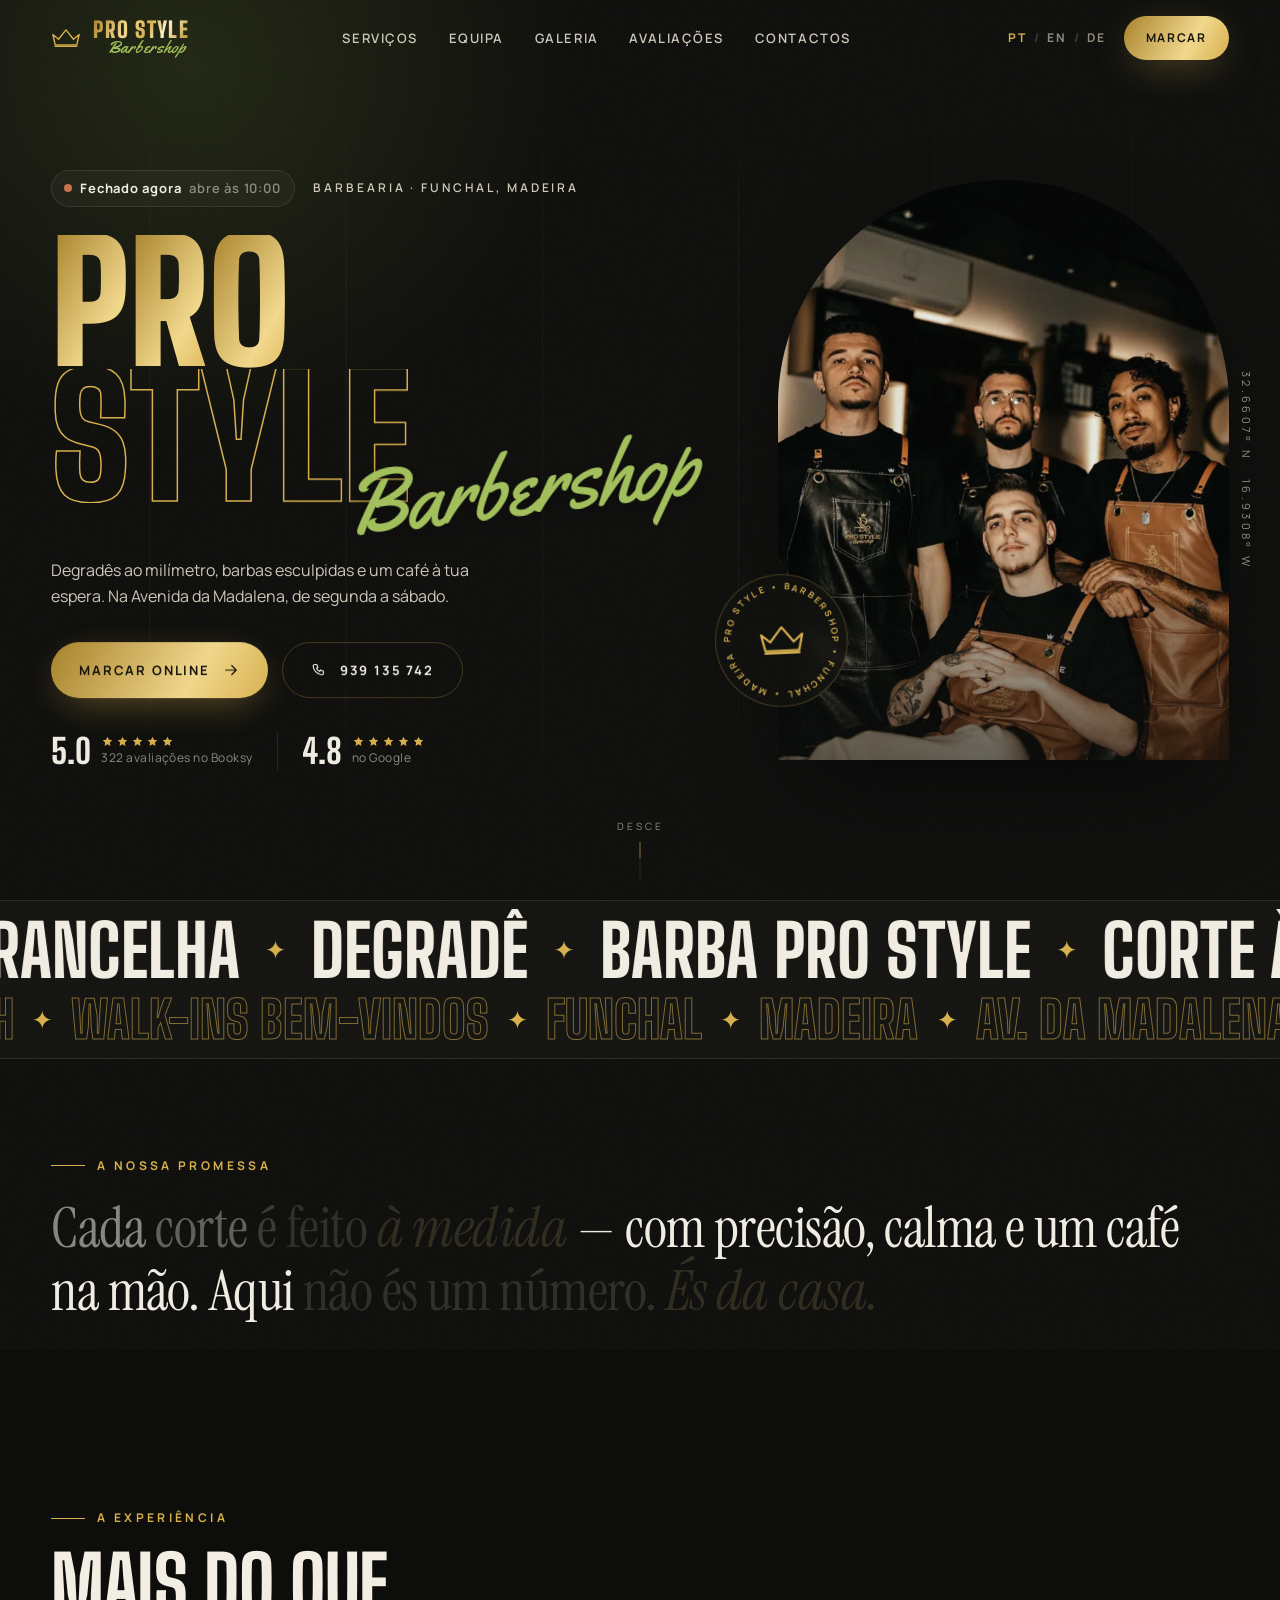
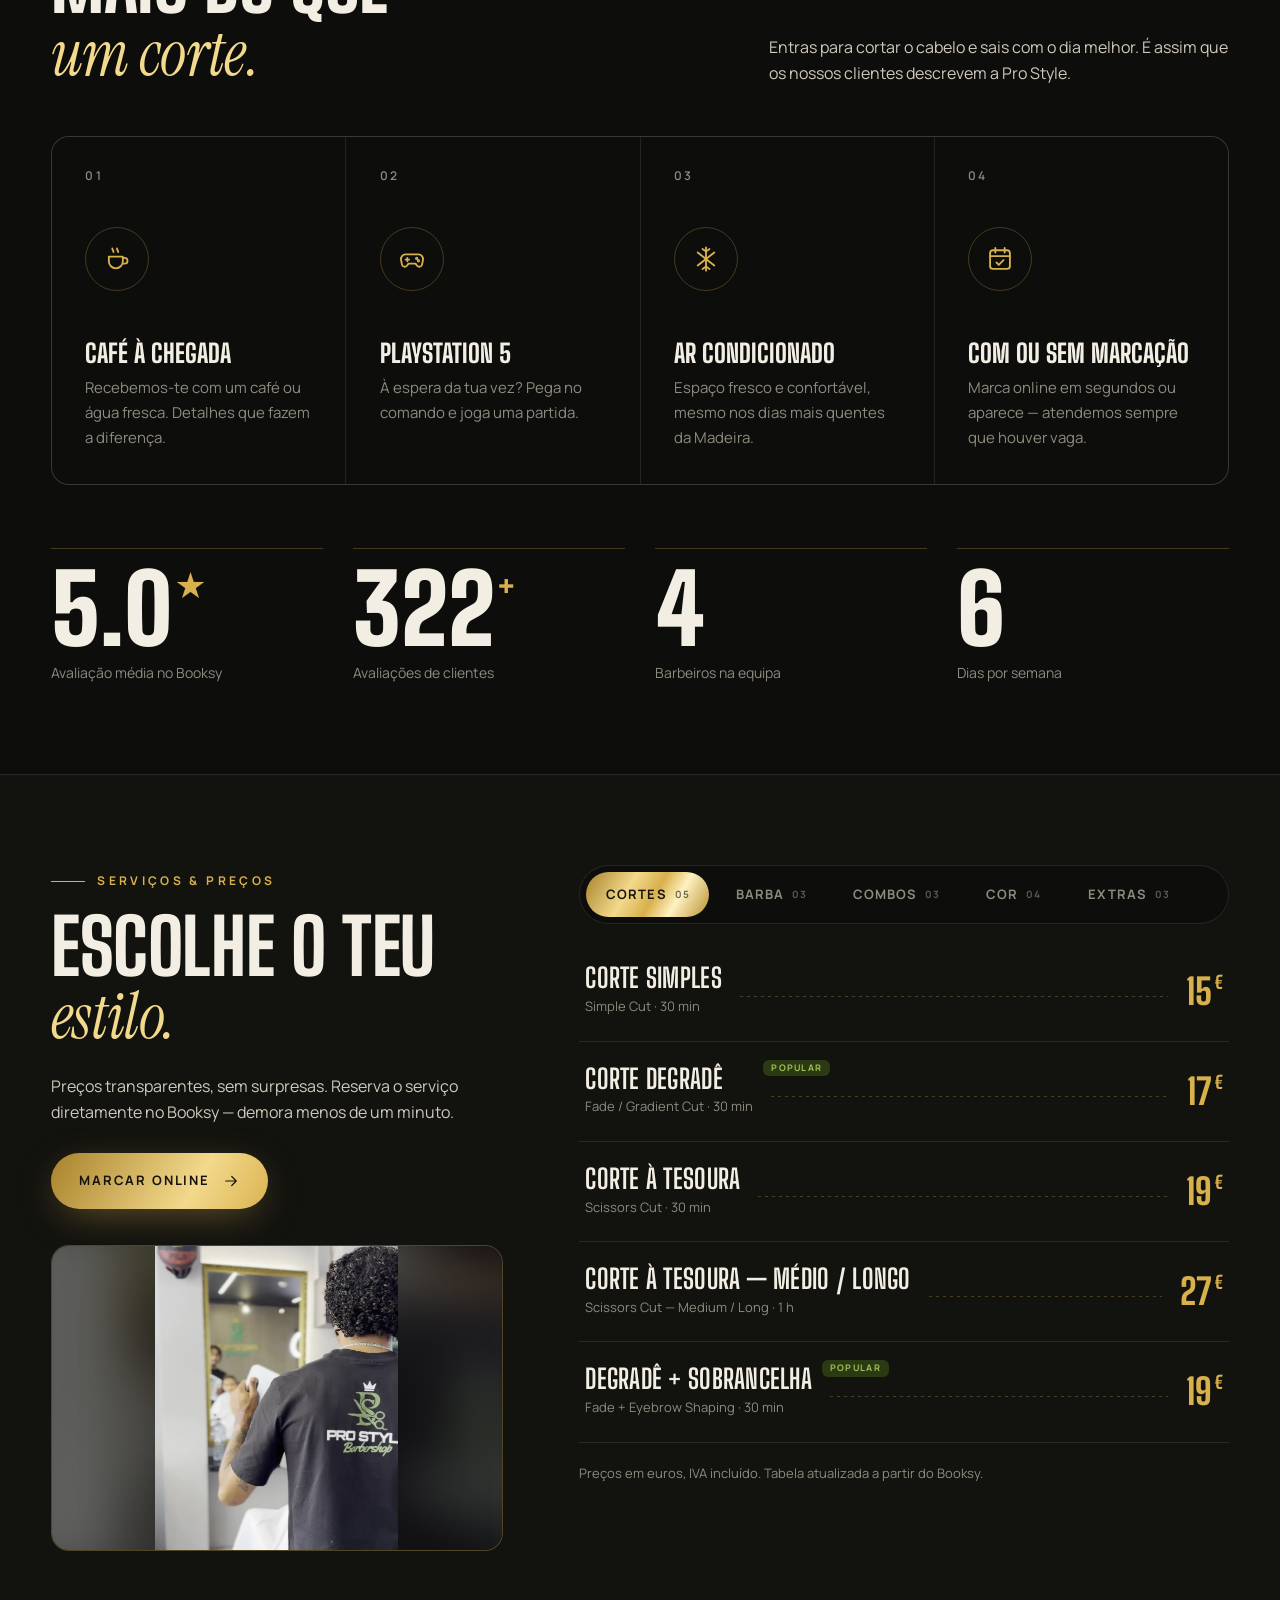
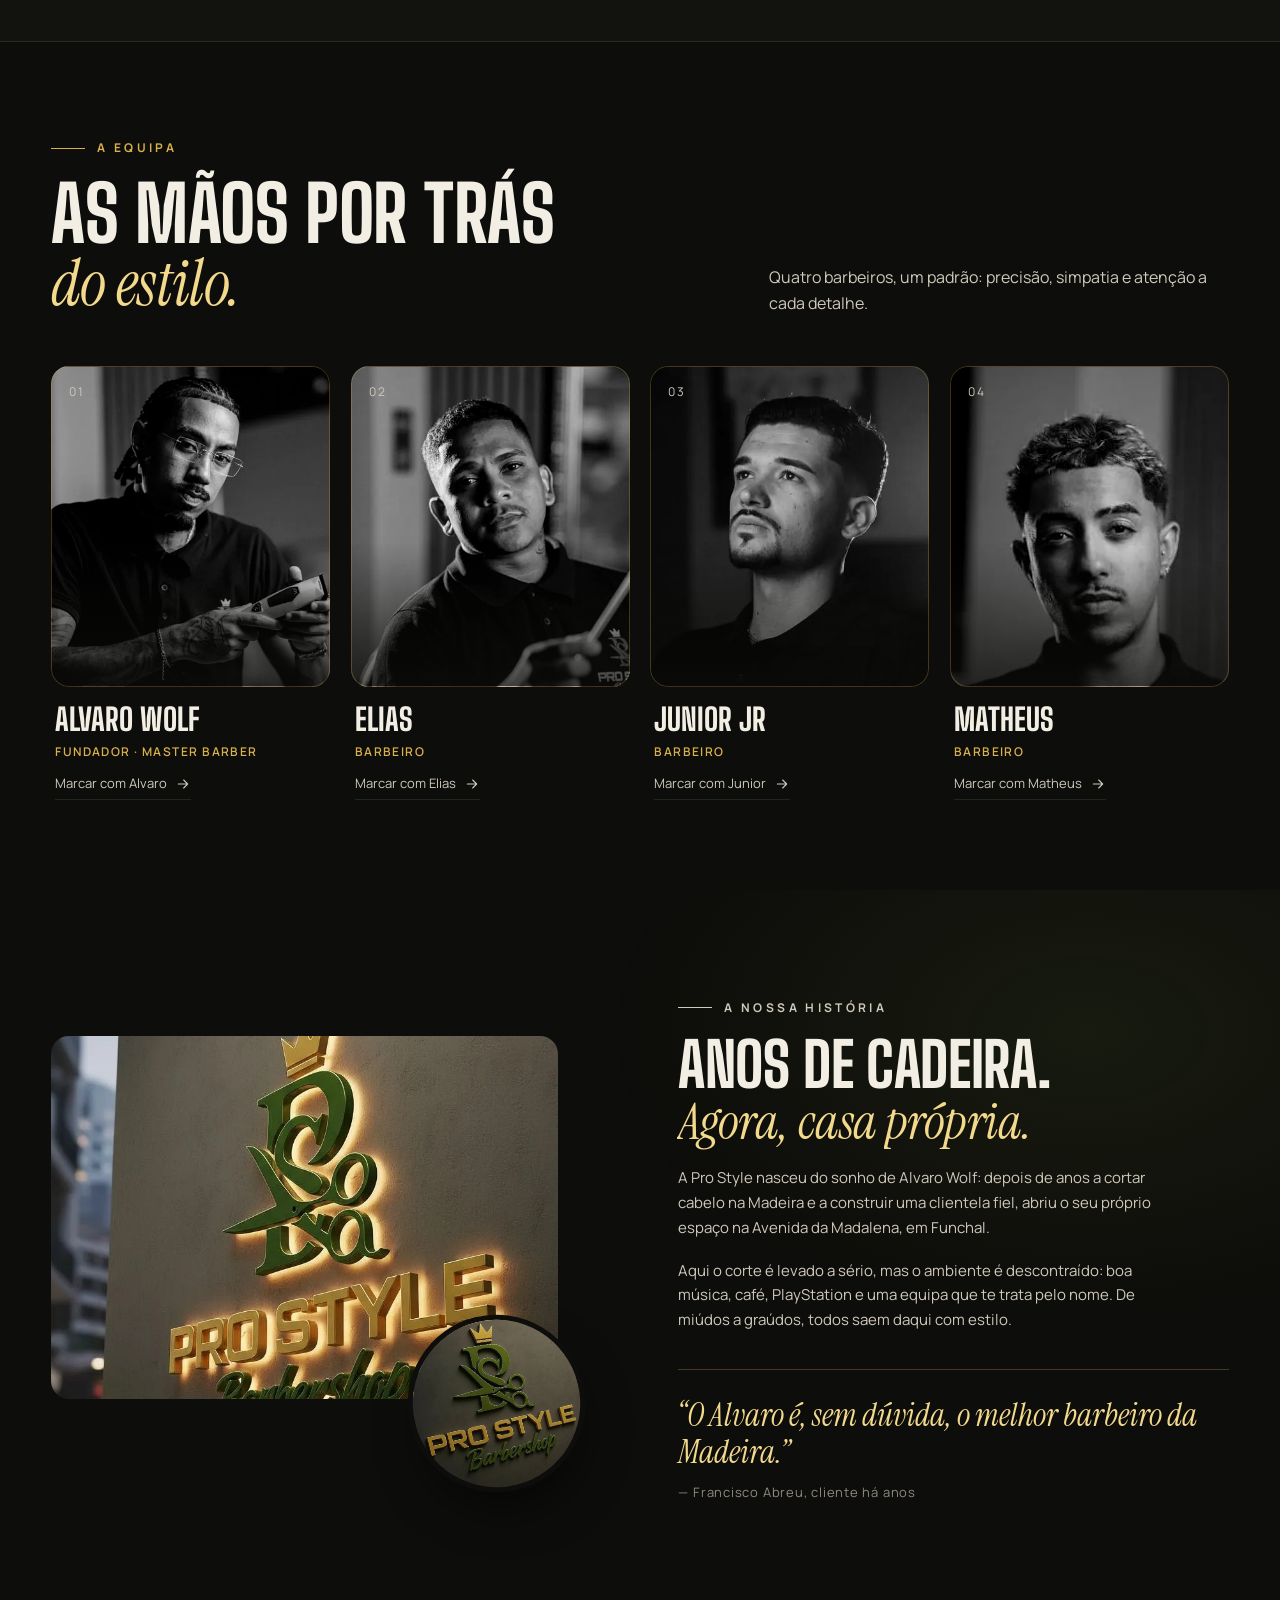
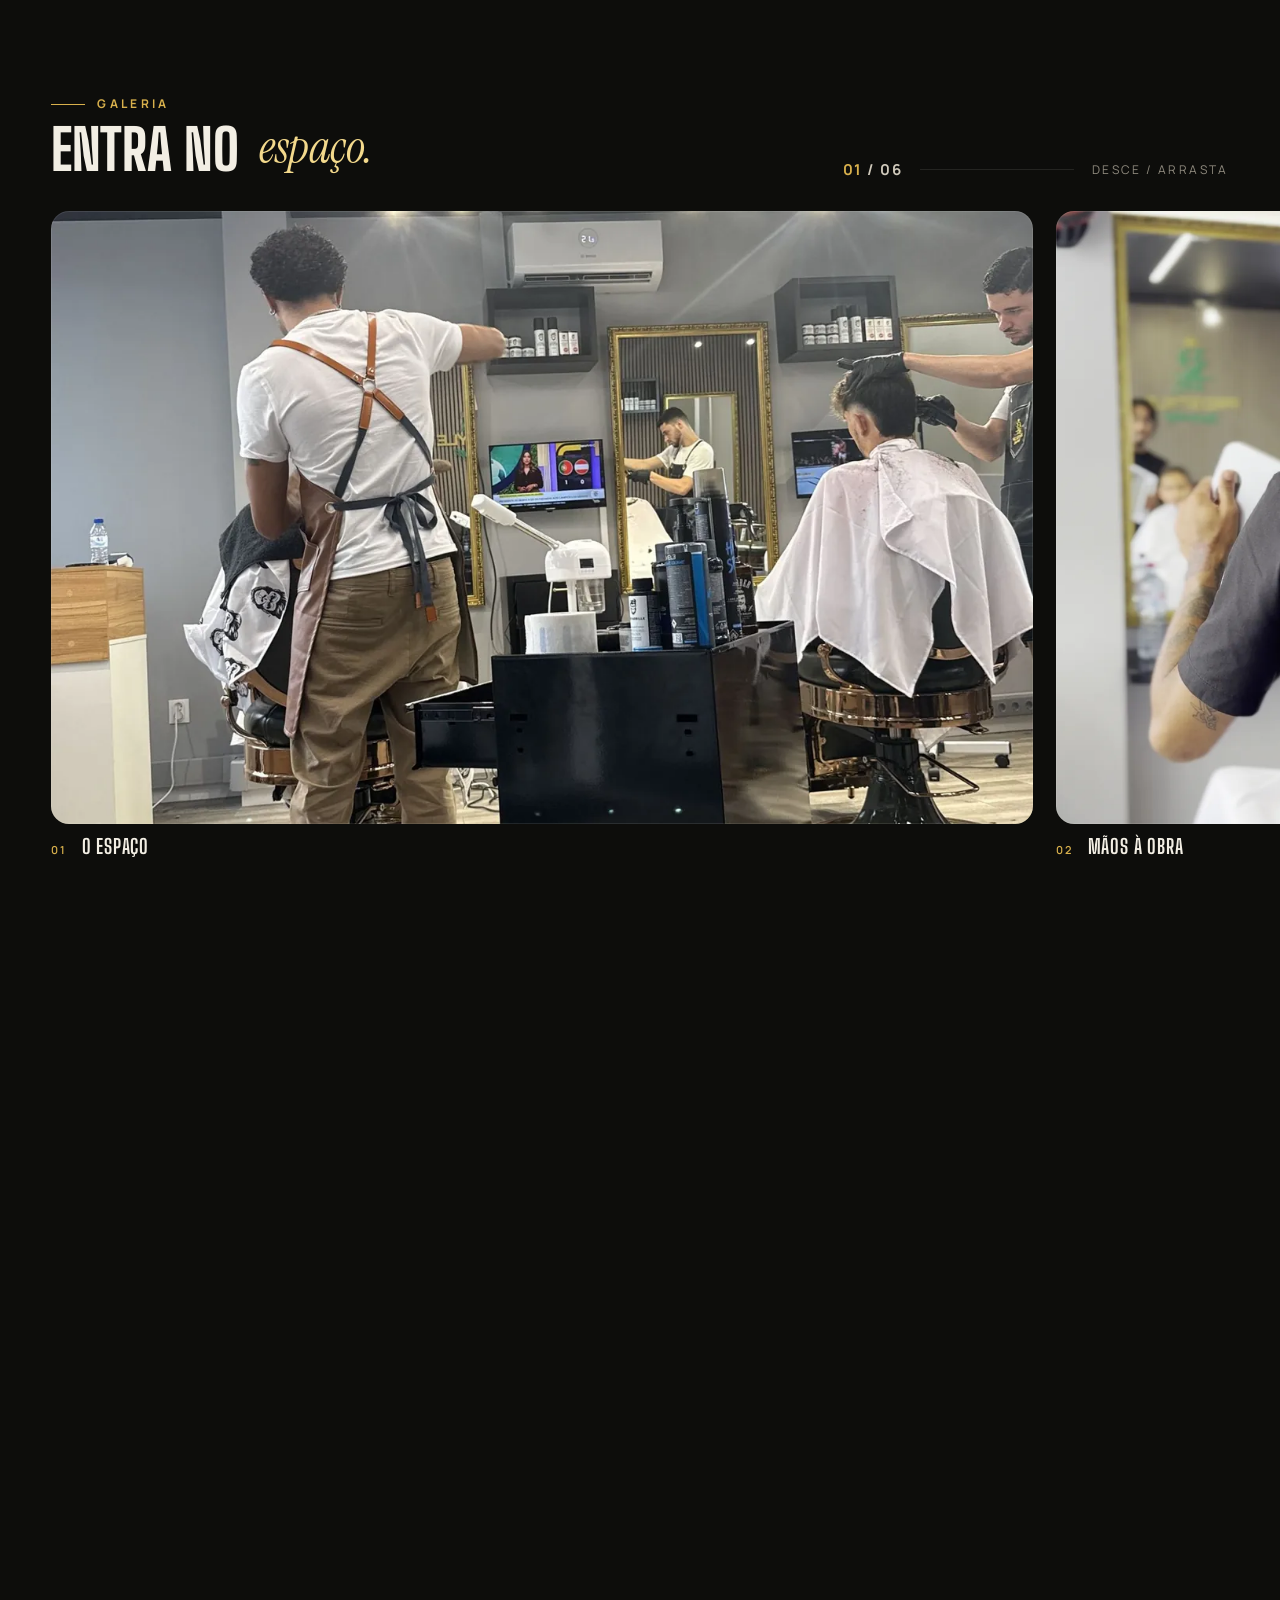
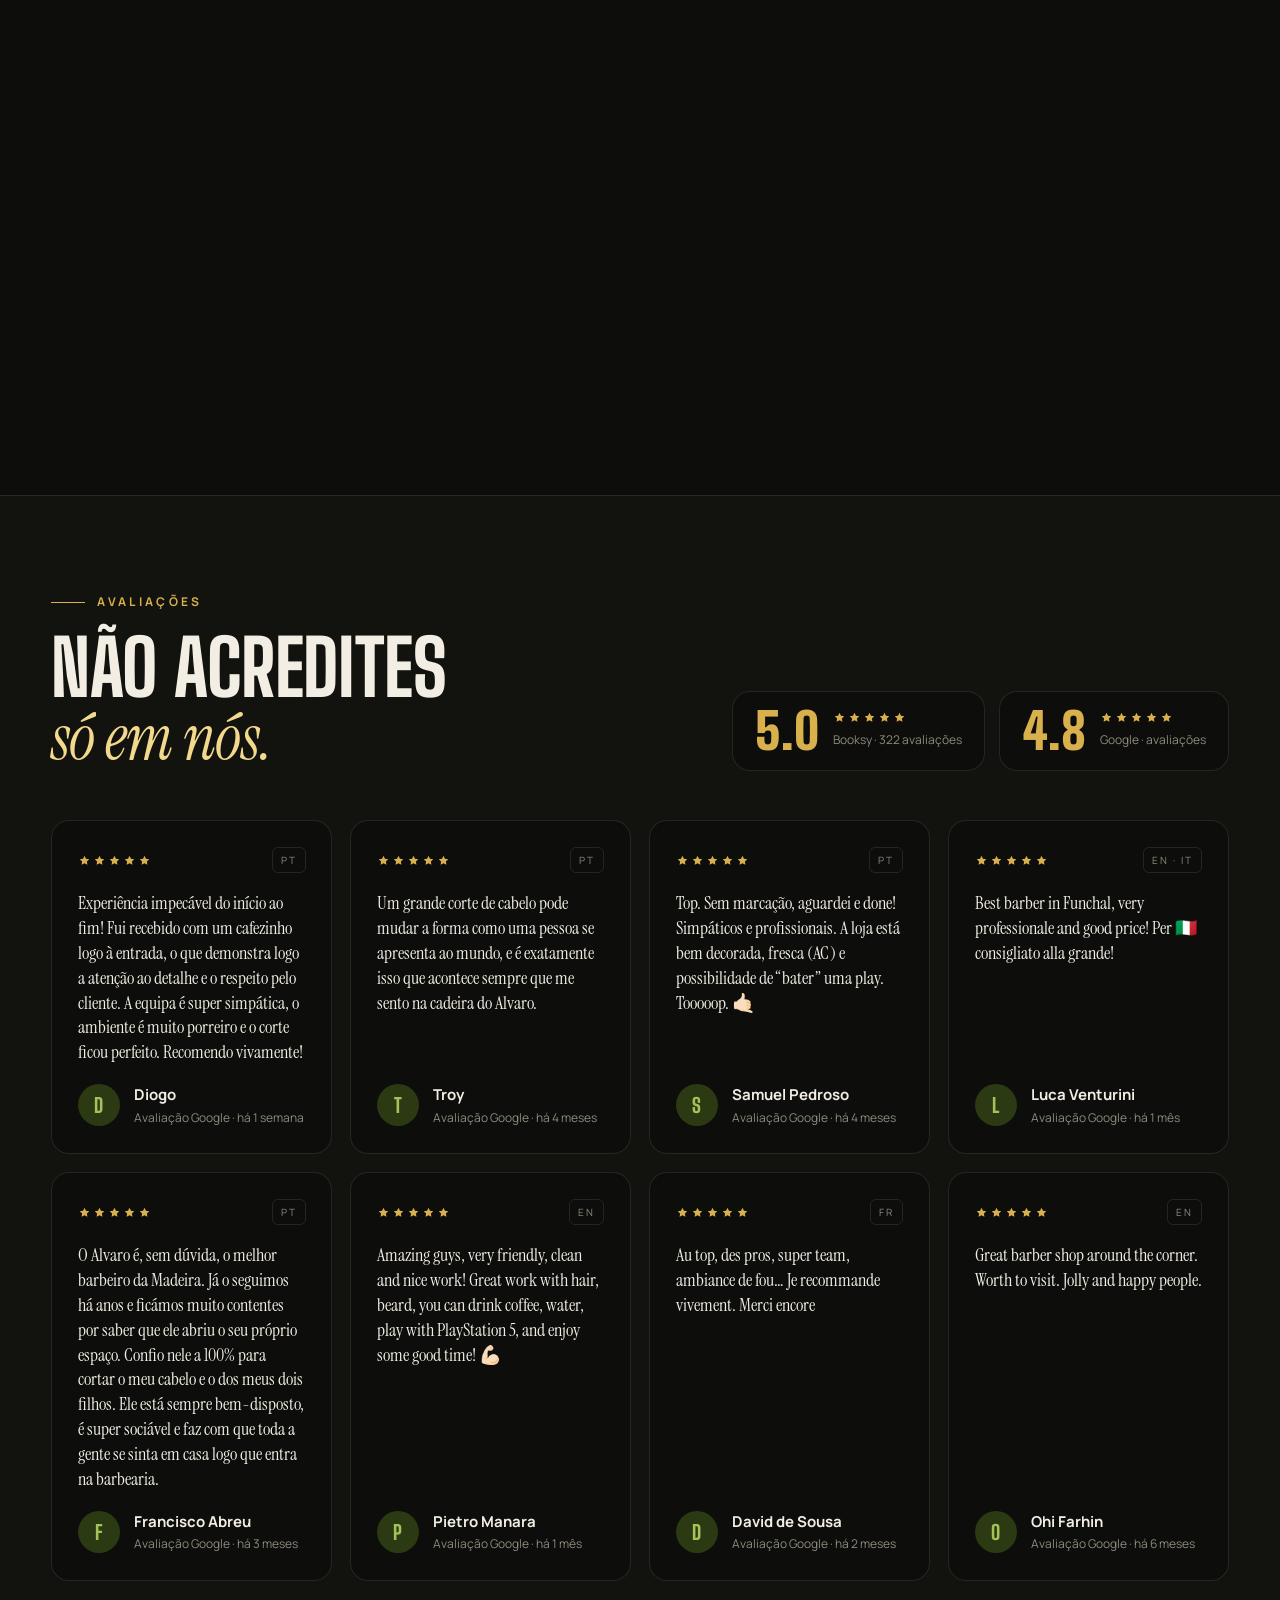
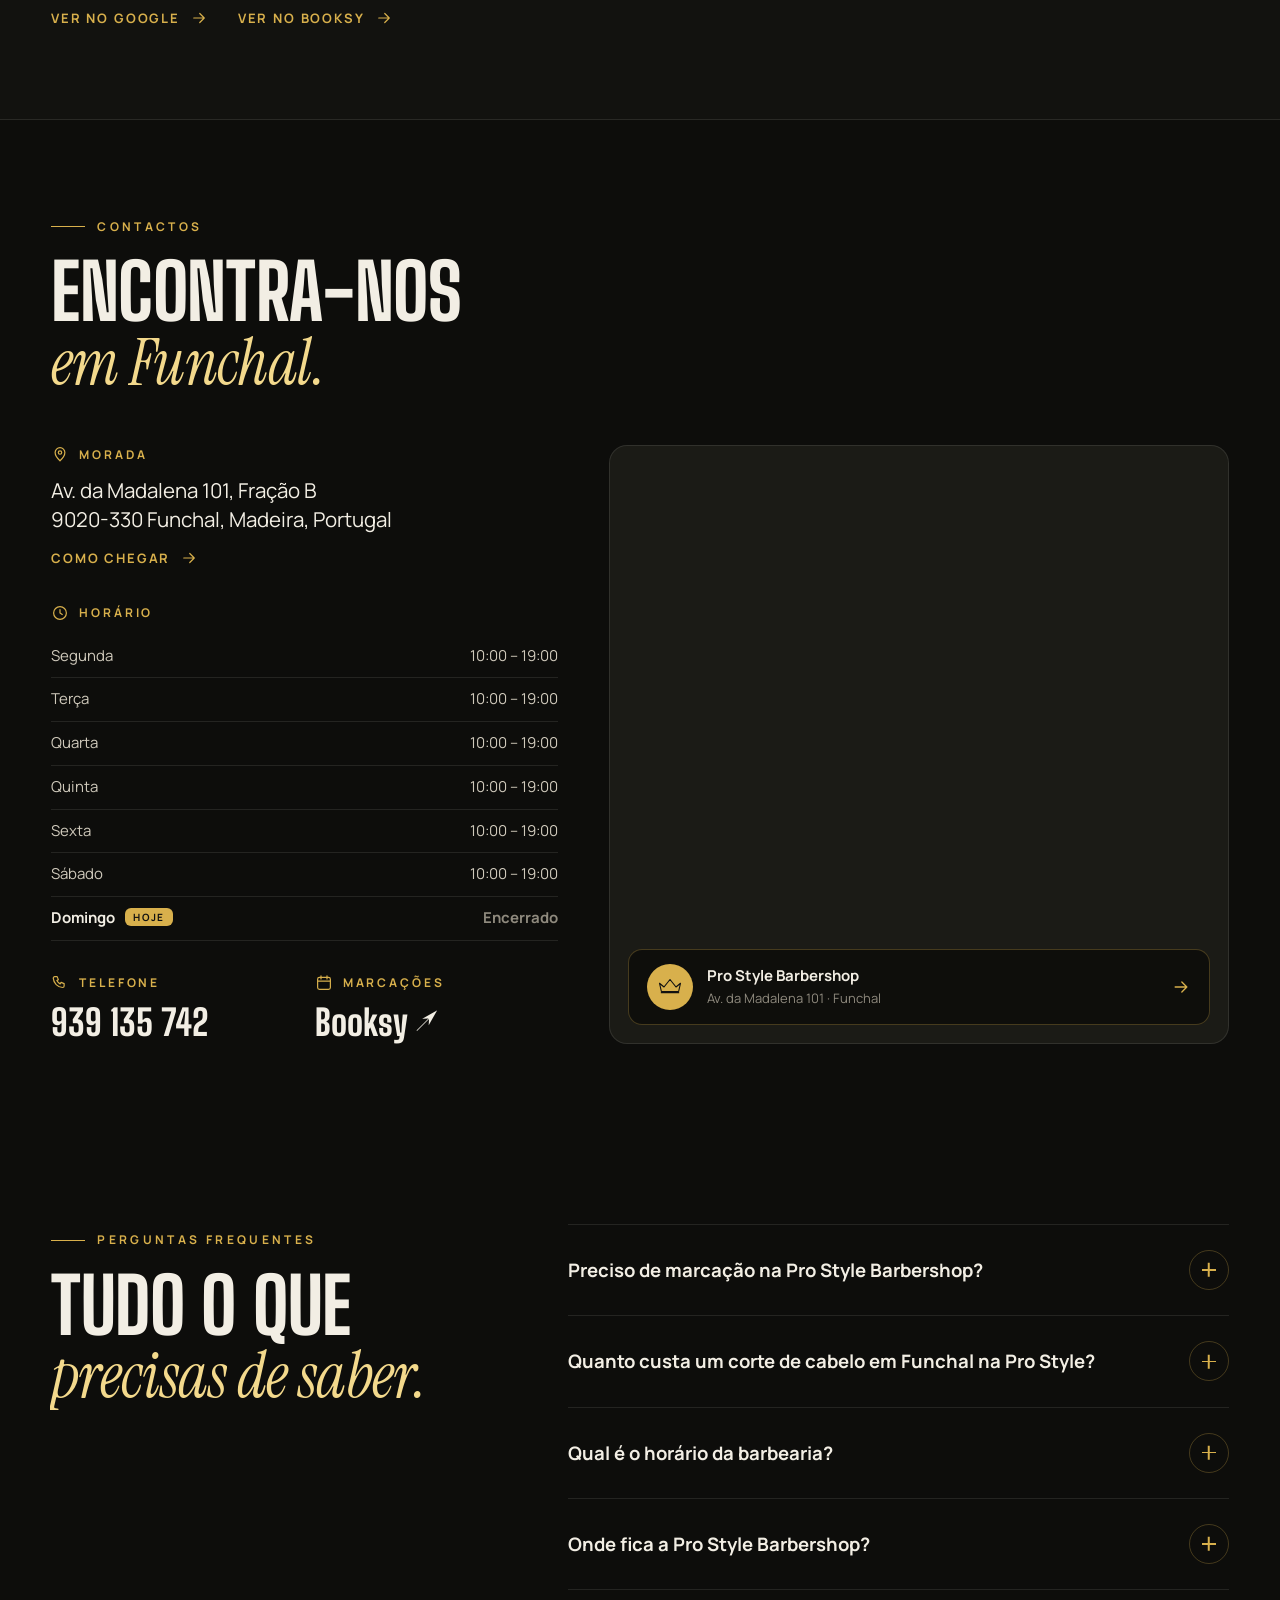
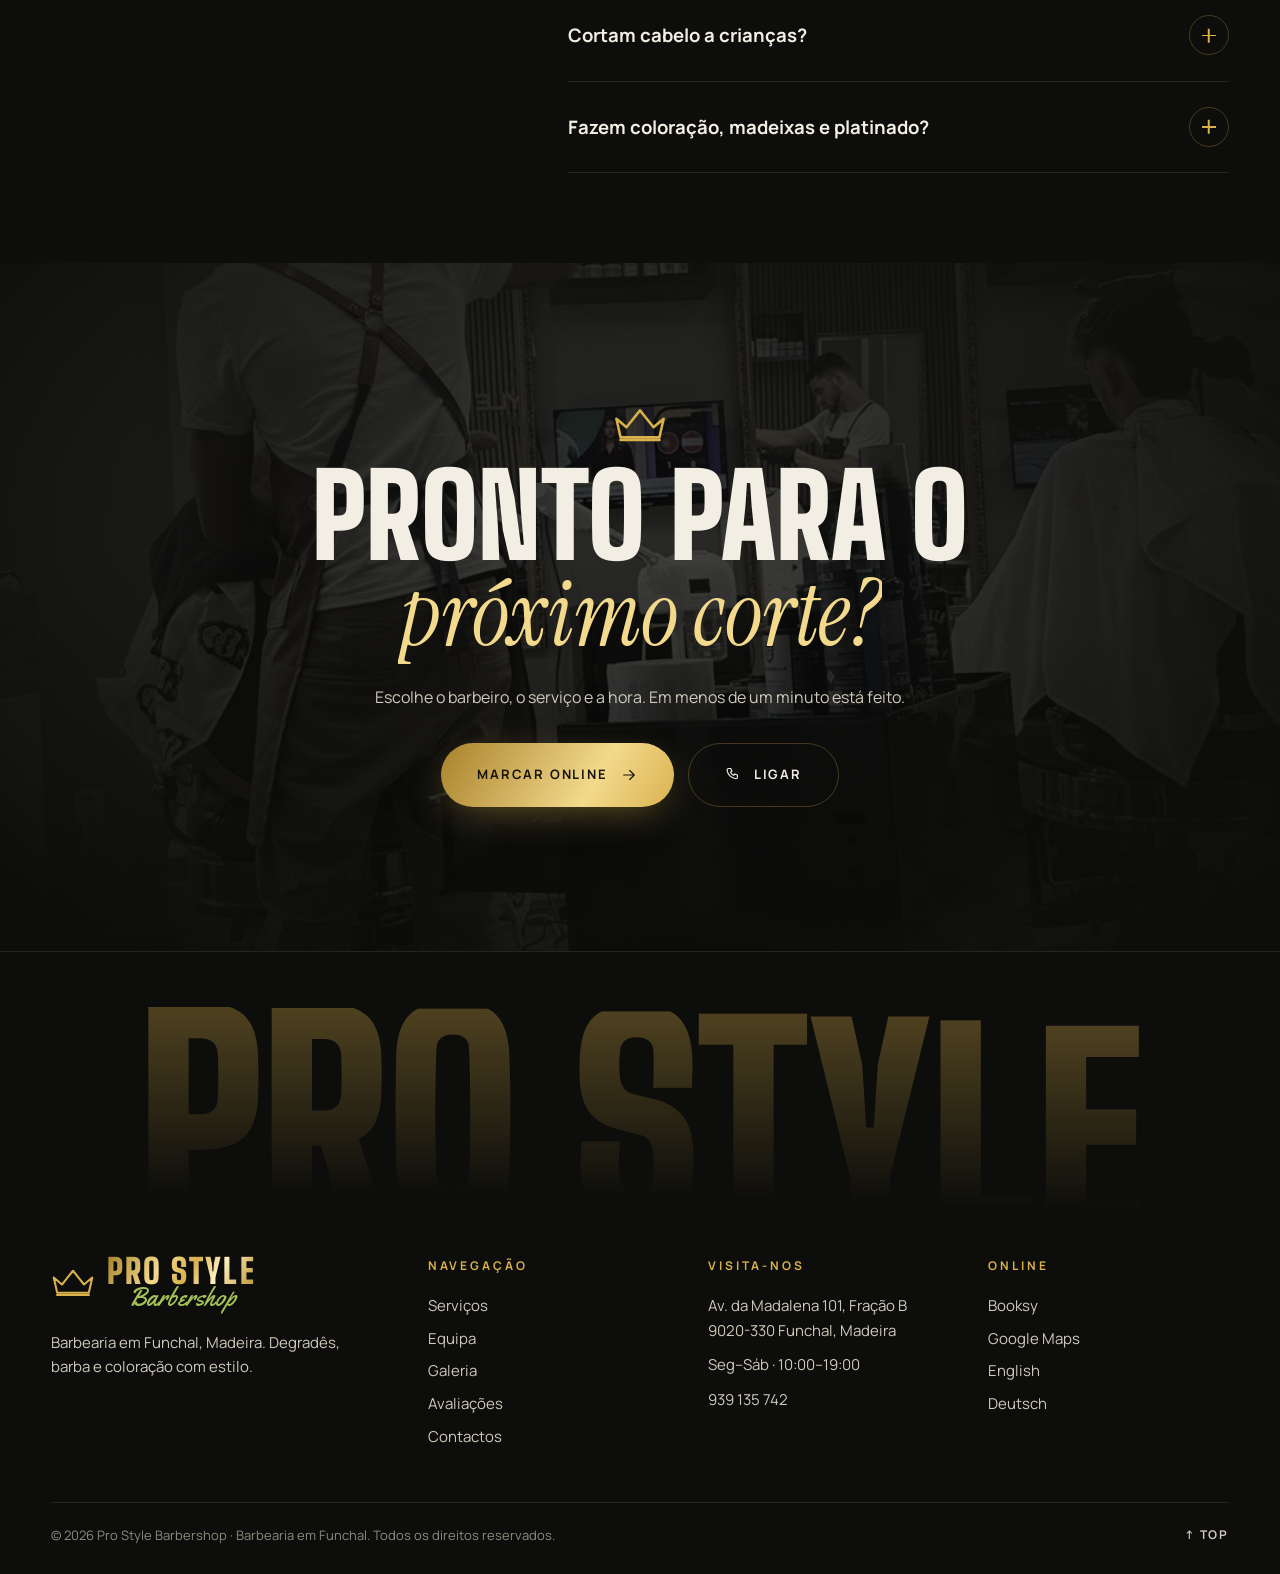
==== commit 57b51bea: "Services photo: show whole image with blurred backdrop so faces are not cropped Co-Authored-By: Clau" ====
--- a/index.html
+++ b/index.html
@@ -172,7 +172,7 @@
       <h2 class="sec-title split">Escolhe o teu <em>estilo.</em></h2>
       <p class="sec-lead reveal-up">Preços transparentes, sem surpresas. Reserva o serviço diretamente no Booksy — demora menos de um minuto.</p>
       <a class="btn btn-gold magnetic reveal-up" href="https://prostyle38.booksy.com" target="_blank" rel="noopener" data-cursor="book"><span>Marcar online</span><svg class="ico" viewBox="0 0 24 24" fill="none" stroke="currentColor" stroke-width="1.6" stroke-linecap="round" stroke-linejoin="round" aria-hidden="true"><path d="M5 12h14M13 6l6 6-6 6"/></svg></a>
-      <div class="svc-photo reveal-clip"><img src="assets/img/barber-at-work.webp" data-cat="cuts" class="is-active" alt="Cortes — Pro Style Barbershop Funchal" width="900" height="1125" loading="lazy" decoding="async"><img src="assets/img/team-elias.webp" data-cat="beard" class="" alt="Barba — Pro Style Barbershop Funchal" width="544" height="544" loading="lazy" decoding="async"><img src="assets/img/hero-team-sm.webp" data-cat="combo" class="" alt="Combos — Pro Style Barbershop Funchal" width="640" height="960" loading="lazy" decoding="async"><img src="assets/img/team-matheus.webp" data-cat="color" class="" alt="Cor — Pro Style Barbershop Funchal" width="362" height="362" loading="lazy" decoding="async"><img src="assets/img/interior.webp" data-cat="extras" class="" alt="Extras — Pro Style Barbershop Funchal" width="1400" height="874" loading="lazy" decoding="async"></div>
+      <div class="svc-photo reveal-clip"><figure data-cat="cuts" class="is-active"><img class="svc-ph-bg" src="assets/img/barber-at-work.webp" alt="" aria-hidden="true" width="900" height="1125" loading="lazy" decoding="async"><img class="svc-ph-fg" src="assets/img/barber-at-work.webp" alt="Cortes — Pro Style Barbershop Funchal" width="900" height="1125" loading="lazy" decoding="async"></figure><figure data-cat="beard" class=""><img class="svc-ph-bg" src="assets/img/team-elias.webp" alt="" aria-hidden="true" width="544" height="544" loading="lazy" decoding="async"><img class="svc-ph-fg" src="assets/img/team-elias.webp" alt="Barba — Pro Style Barbershop Funchal" width="544" height="544" loading="lazy" decoding="async"></figure><figure data-cat="combo" class=""><img class="svc-ph-bg" src="assets/img/hero-team-sm.webp" alt="" aria-hidden="true" width="640" height="960" loading="lazy" decoding="async"><img class="svc-ph-fg" src="assets/img/hero-team-sm.webp" alt="Combos — Pro Style Barbershop Funchal" width="640" height="960" loading="lazy" decoding="async"></figure><figure data-cat="color" class=""><img class="svc-ph-bg" src="assets/img/team-matheus.webp" alt="" aria-hidden="true" width="362" height="362" loading="lazy" decoding="async"><img class="svc-ph-fg" src="assets/img/team-matheus.webp" alt="Cor — Pro Style Barbershop Funchal" width="362" height="362" loading="lazy" decoding="async"></figure><figure data-cat="extras" class=""><img class="svc-ph-bg" src="assets/img/interior.webp" alt="" aria-hidden="true" width="1400" height="874" loading="lazy" decoding="async"><img class="svc-ph-fg" src="assets/img/interior.webp" alt="Extras — Pro Style Barbershop Funchal" width="1400" height="874" loading="lazy" decoding="async"></figure></div>
     </div>
     <div class="svc-main">
       <div class="svc-tabs" role="tablist" aria-label="Serviços &amp; preços"><button class="svc-tab" role="tab" id="tab-cuts" aria-controls="panel-cuts" aria-selected="true" data-cursor="hover">Cortes<span class="svc-count">05</span></button><button class="svc-tab" role="tab" id="tab-beard" aria-controls="panel-beard" aria-selected="false" data-cursor="hover">Barba<span class="svc-count">03</span></button><button class="svc-tab" role="tab" id="tab-combo" aria-controls="panel-combo" aria-selected="false" data-cursor="hover">Combos<span class="svc-count">03</span></button><button class="svc-tab" role="tab" id="tab-color" aria-controls="panel-color" aria-selected="false" data-cursor="hover">Cor<span class="svc-count">04</span></button><button class="svc-tab" role="tab" id="tab-extras" aria-controls="panel-extras" aria-selected="false" data-cursor="hover">Extras<span class="svc-count">03</span></button><span class="svc-ind" aria-hidden="true"></span></div>
--- a/assets/css/style.css
+++ b/assets/css/style.css
@@ -305,9 +305,11 @@
 .svc-grid { display: grid; grid-template-columns: minmax(0, .82fr) minmax(0, 1.18fr); gap: clamp(40px, 6vw, 110px); align-items: start; }
 .svc-side { position: sticky; top: calc(var(--header-h) + 3vh); }
 .svc-side .btn { margin-top: clamp(18px, 3vh, 30px); }
-.svc-photo { position: relative; margin-top: clamp(22px, 4vh, 40px); border-radius: var(--radius); overflow: hidden; height: clamp(180px, 30vh, 320px); background: var(--bg-3); }
-.svc-photo img { position: absolute; inset: 0; width: 100%; height: 100%; object-fit: cover; object-position: center 30%; opacity: 0; transform: scale(1.08); transition: opacity .8s var(--ease), transform 1.4s var(--ease); }
-.svc-photo img.is-active { opacity: 1; transform: scale(1); }
+.svc-photo { position: relative; margin-top: clamp(22px, 4vh, 40px); border-radius: var(--radius); overflow: hidden; height: clamp(200px, 34vh, 360px); background: var(--bg-3); border: 1px solid var(--line-gold); }
+.svc-photo figure { position: absolute; inset: 0; margin: 0; opacity: 0; transform: scale(1.06); transition: opacity .8s var(--ease), transform 1.4s var(--ease); }
+.svc-photo figure.is-active { opacity: 1; transform: scale(1); }
+.svc-ph-bg { position: absolute; inset: -10%; width: 120%; max-width: none; height: 120%; object-fit: cover; filter: blur(26px) brightness(.45) saturate(1.2); }
+.svc-ph-fg { position: relative; width: 100%; height: 100%; object-fit: contain; filter: drop-shadow(0 20px 40px rgba(0, 0, 0, .6)); }
 .svc-tabs { position: relative; display: flex; gap: 6px; padding: 6px; border: 1px solid var(--line); border-radius: 100px; margin-bottom: 18px; background: var(--bg); }
 .svc-tab { position: relative; z-index: 1; display: inline-flex; align-items: center; gap: 8px; padding: 12px 20px; border-radius: 100px; font-weight: 700; font-size: 13px; letter-spacing: .08em; text-transform: uppercase; color: var(--muted); transition: color .4s; white-space: nowrap; }
 .svc-tab:hover { color: var(--ink); }
